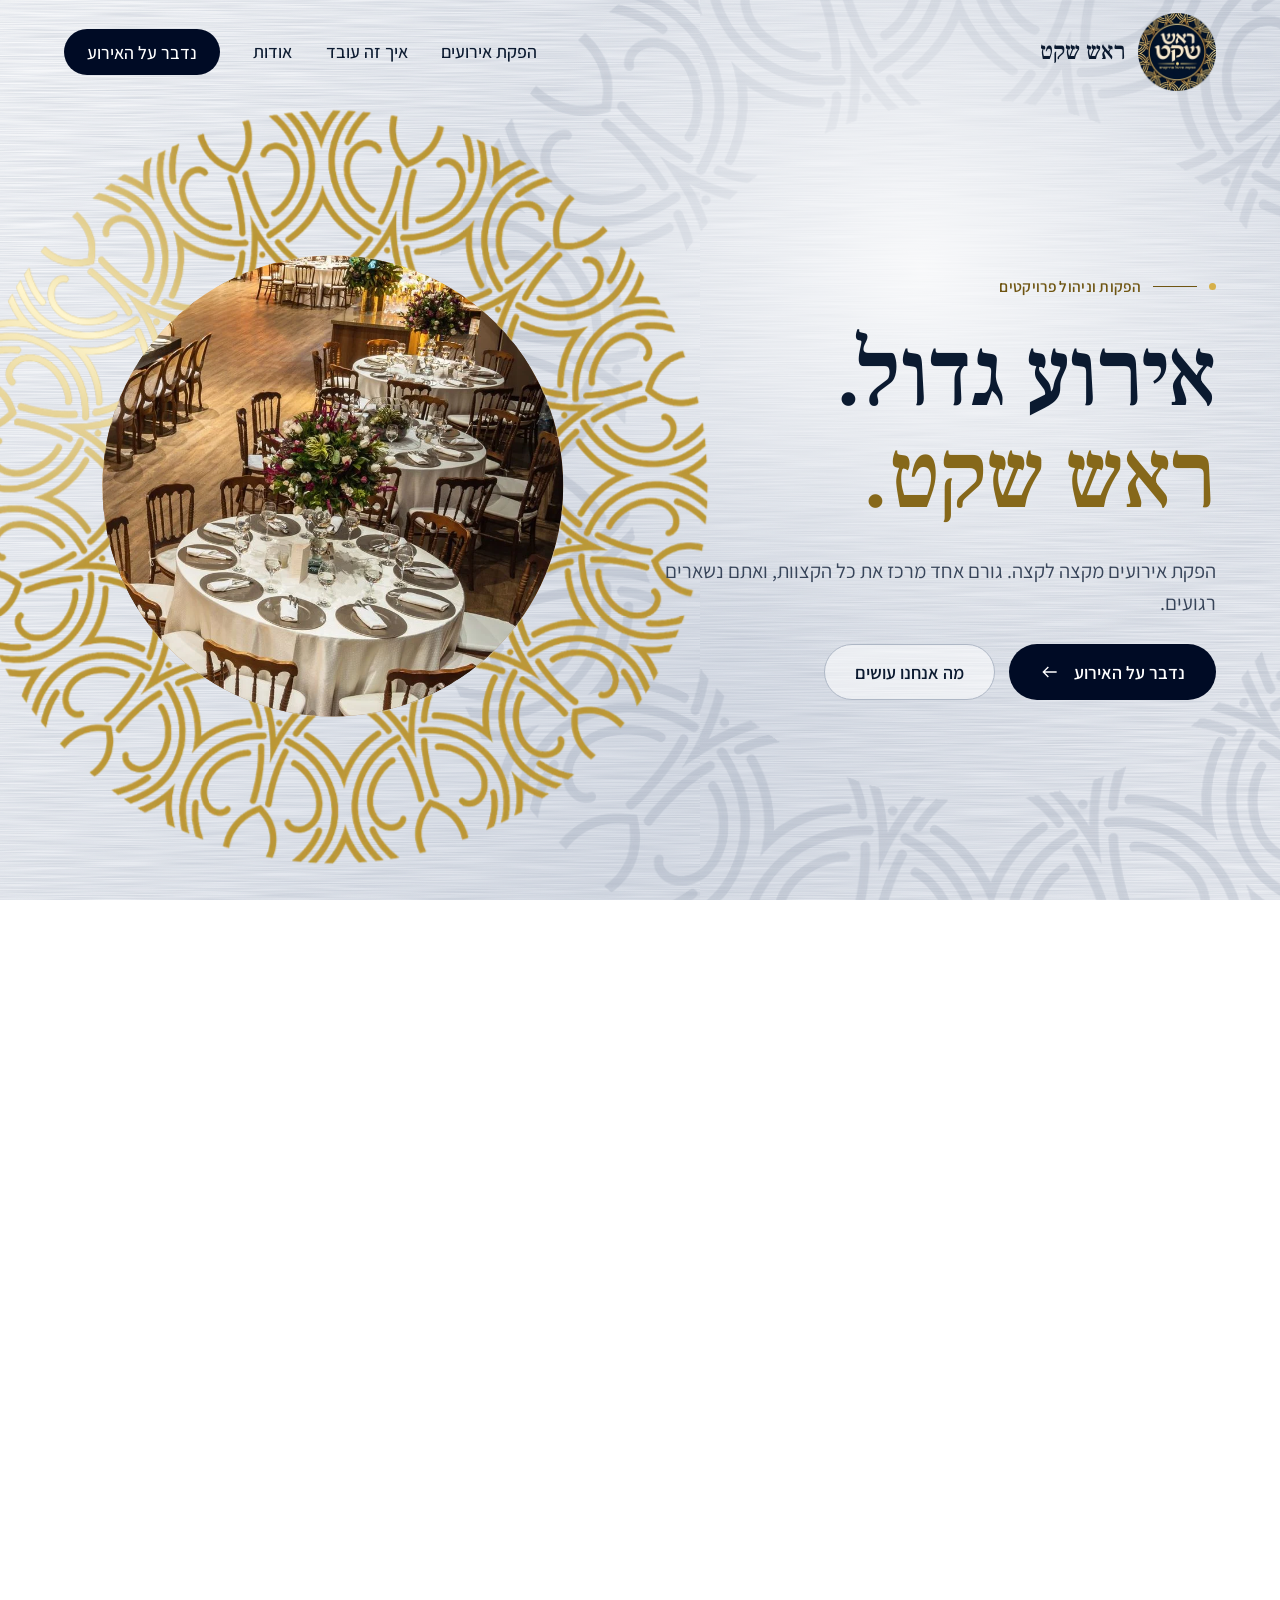
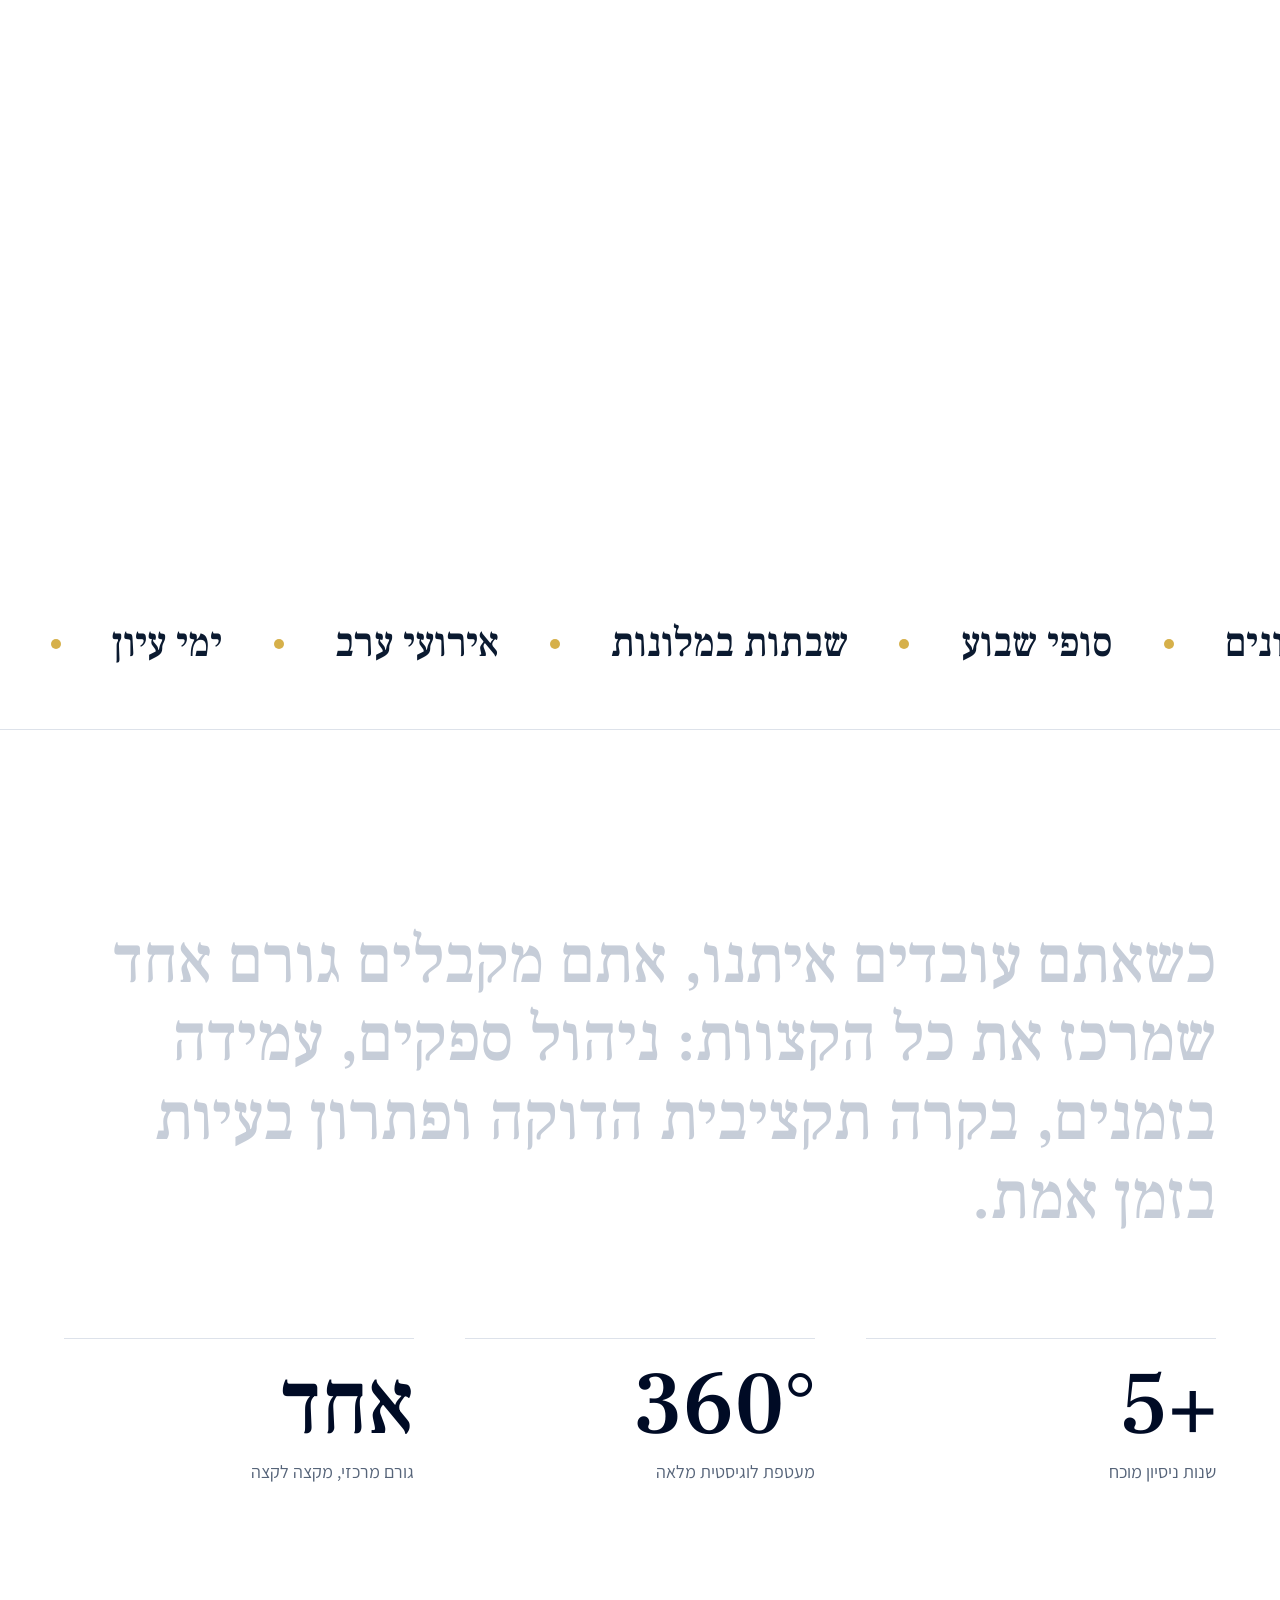
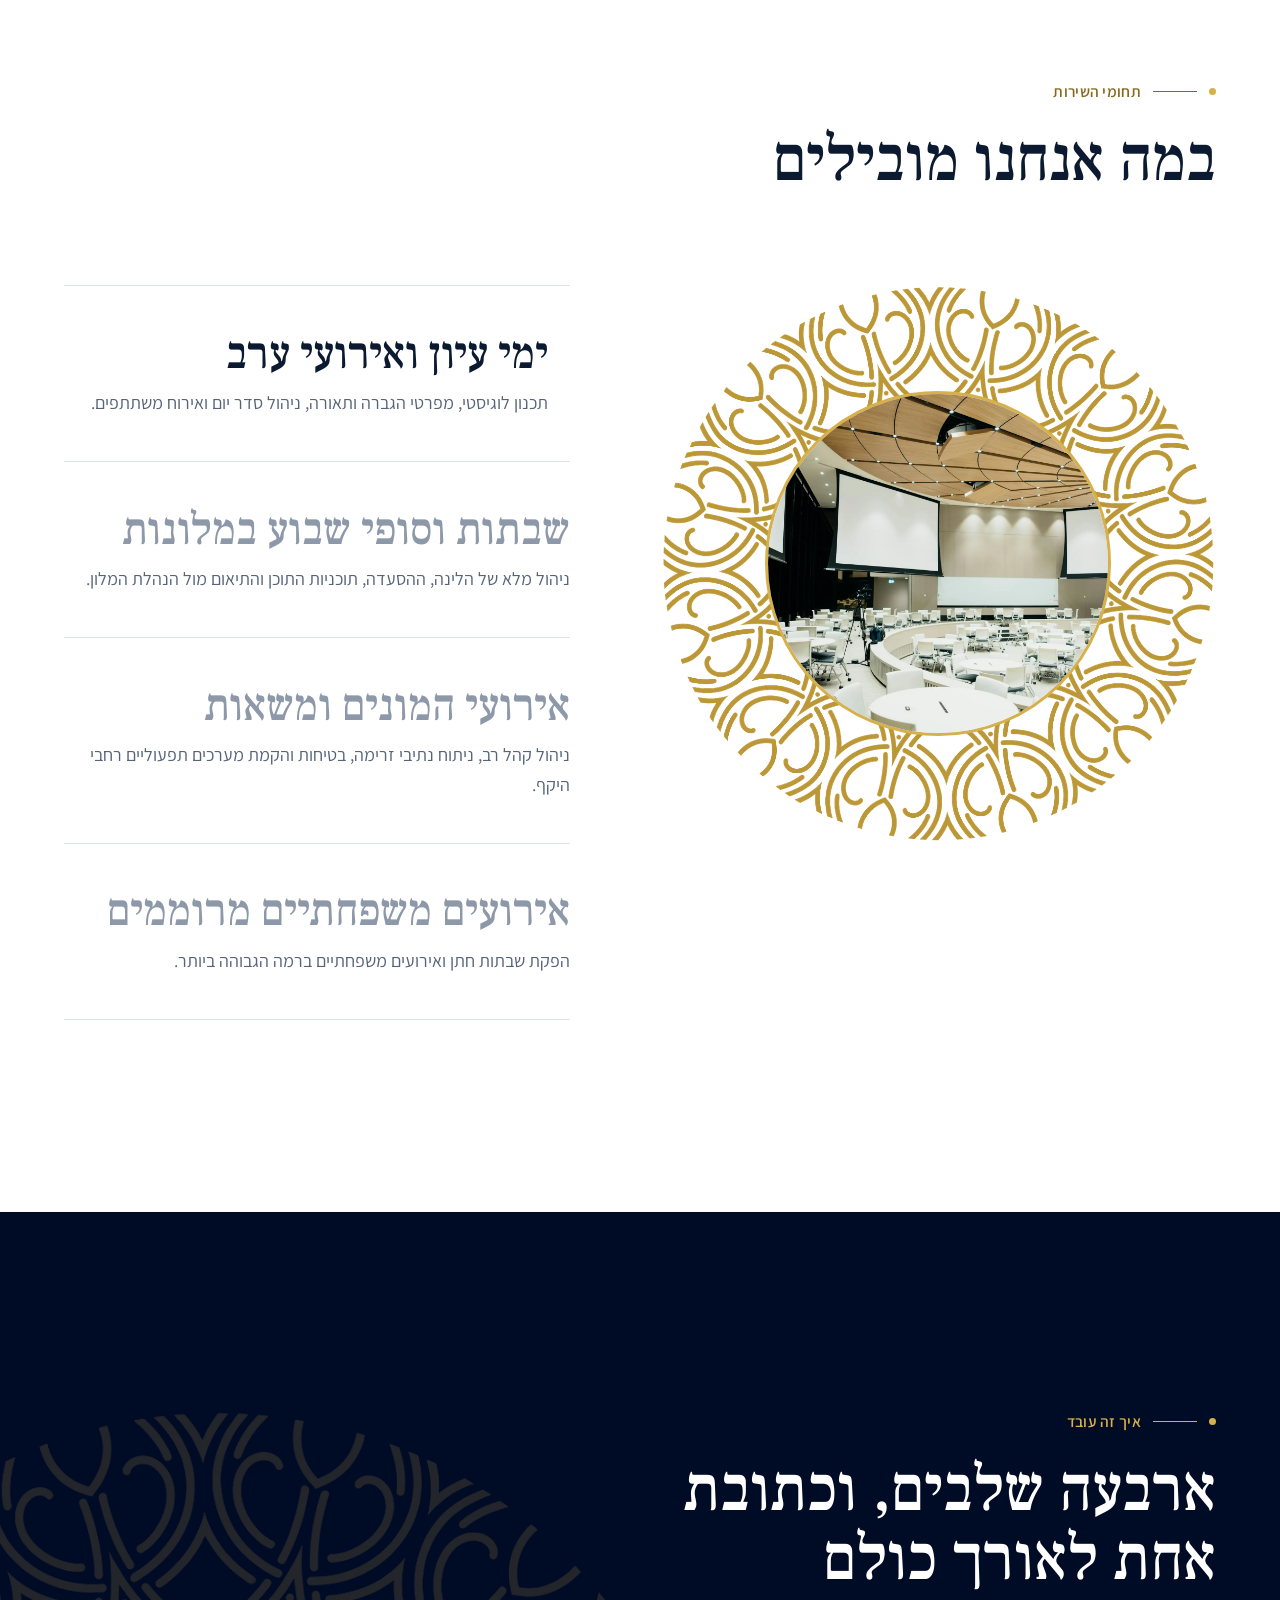
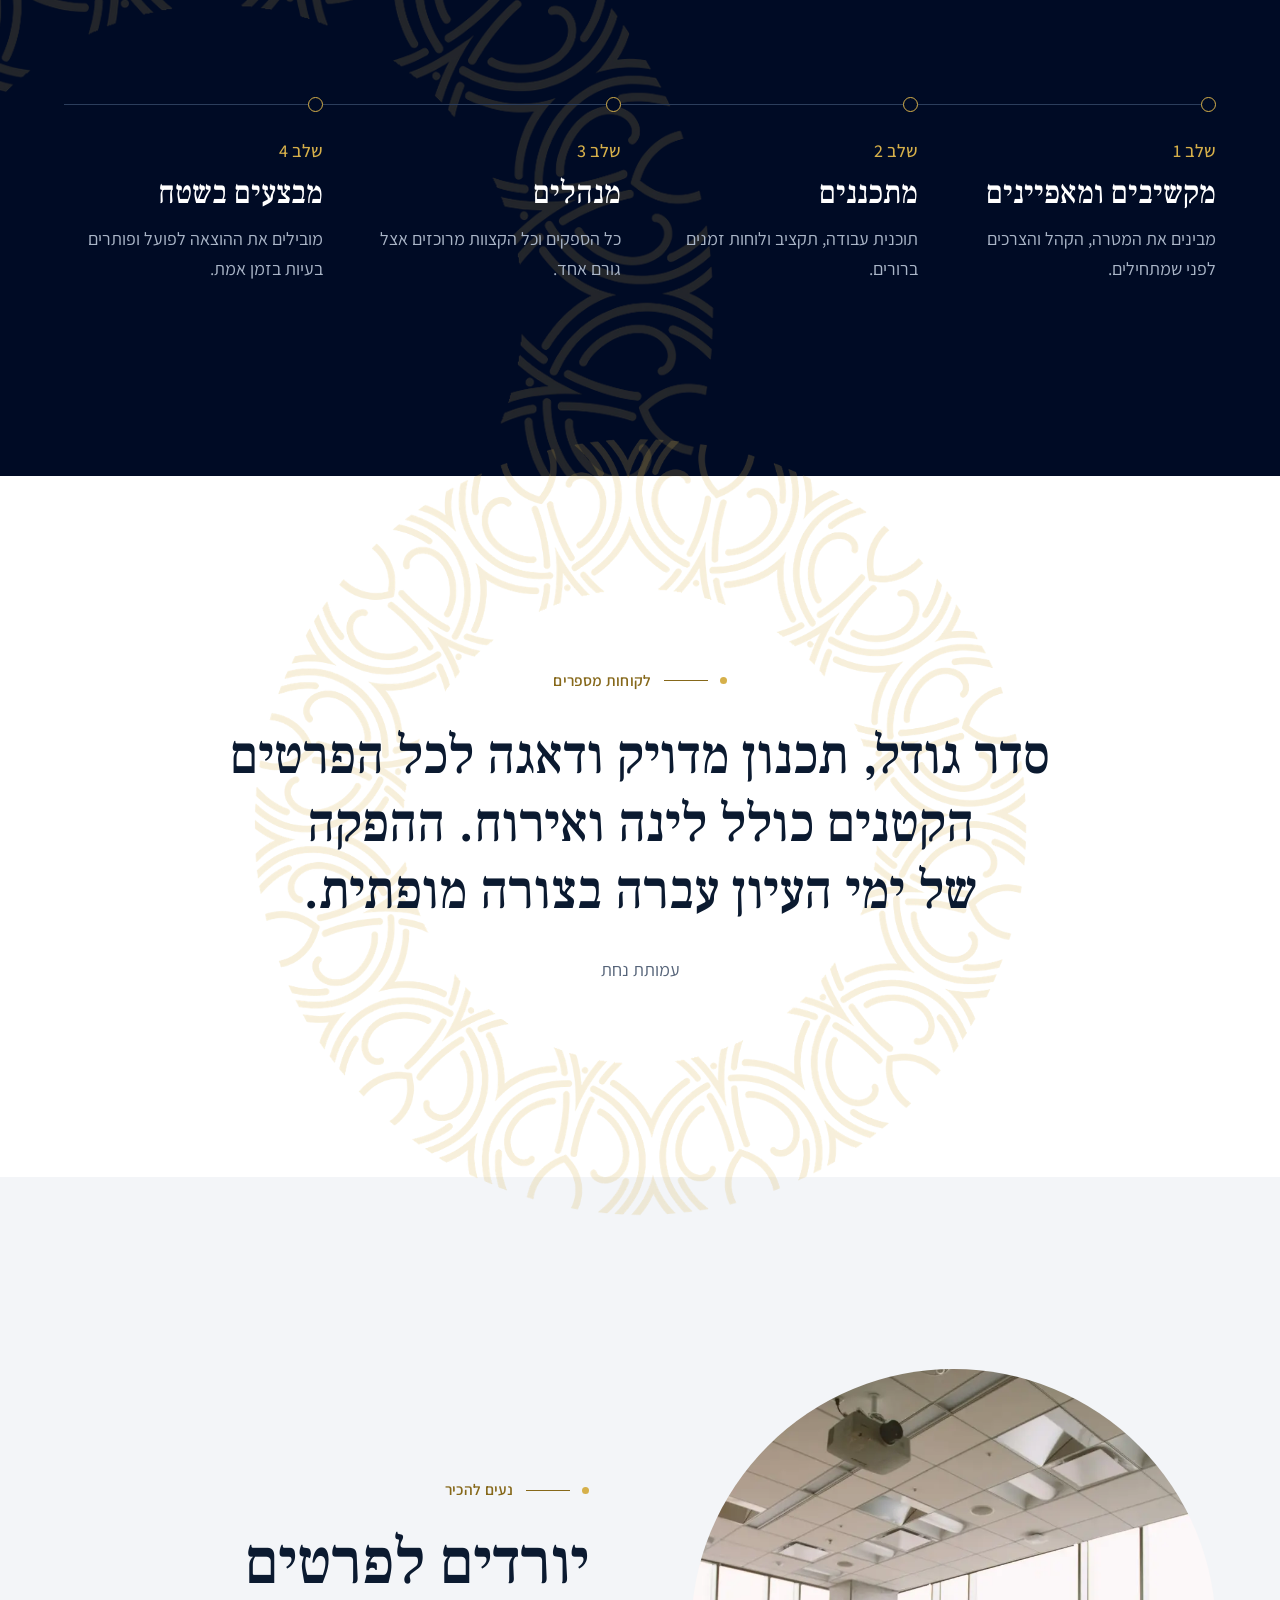
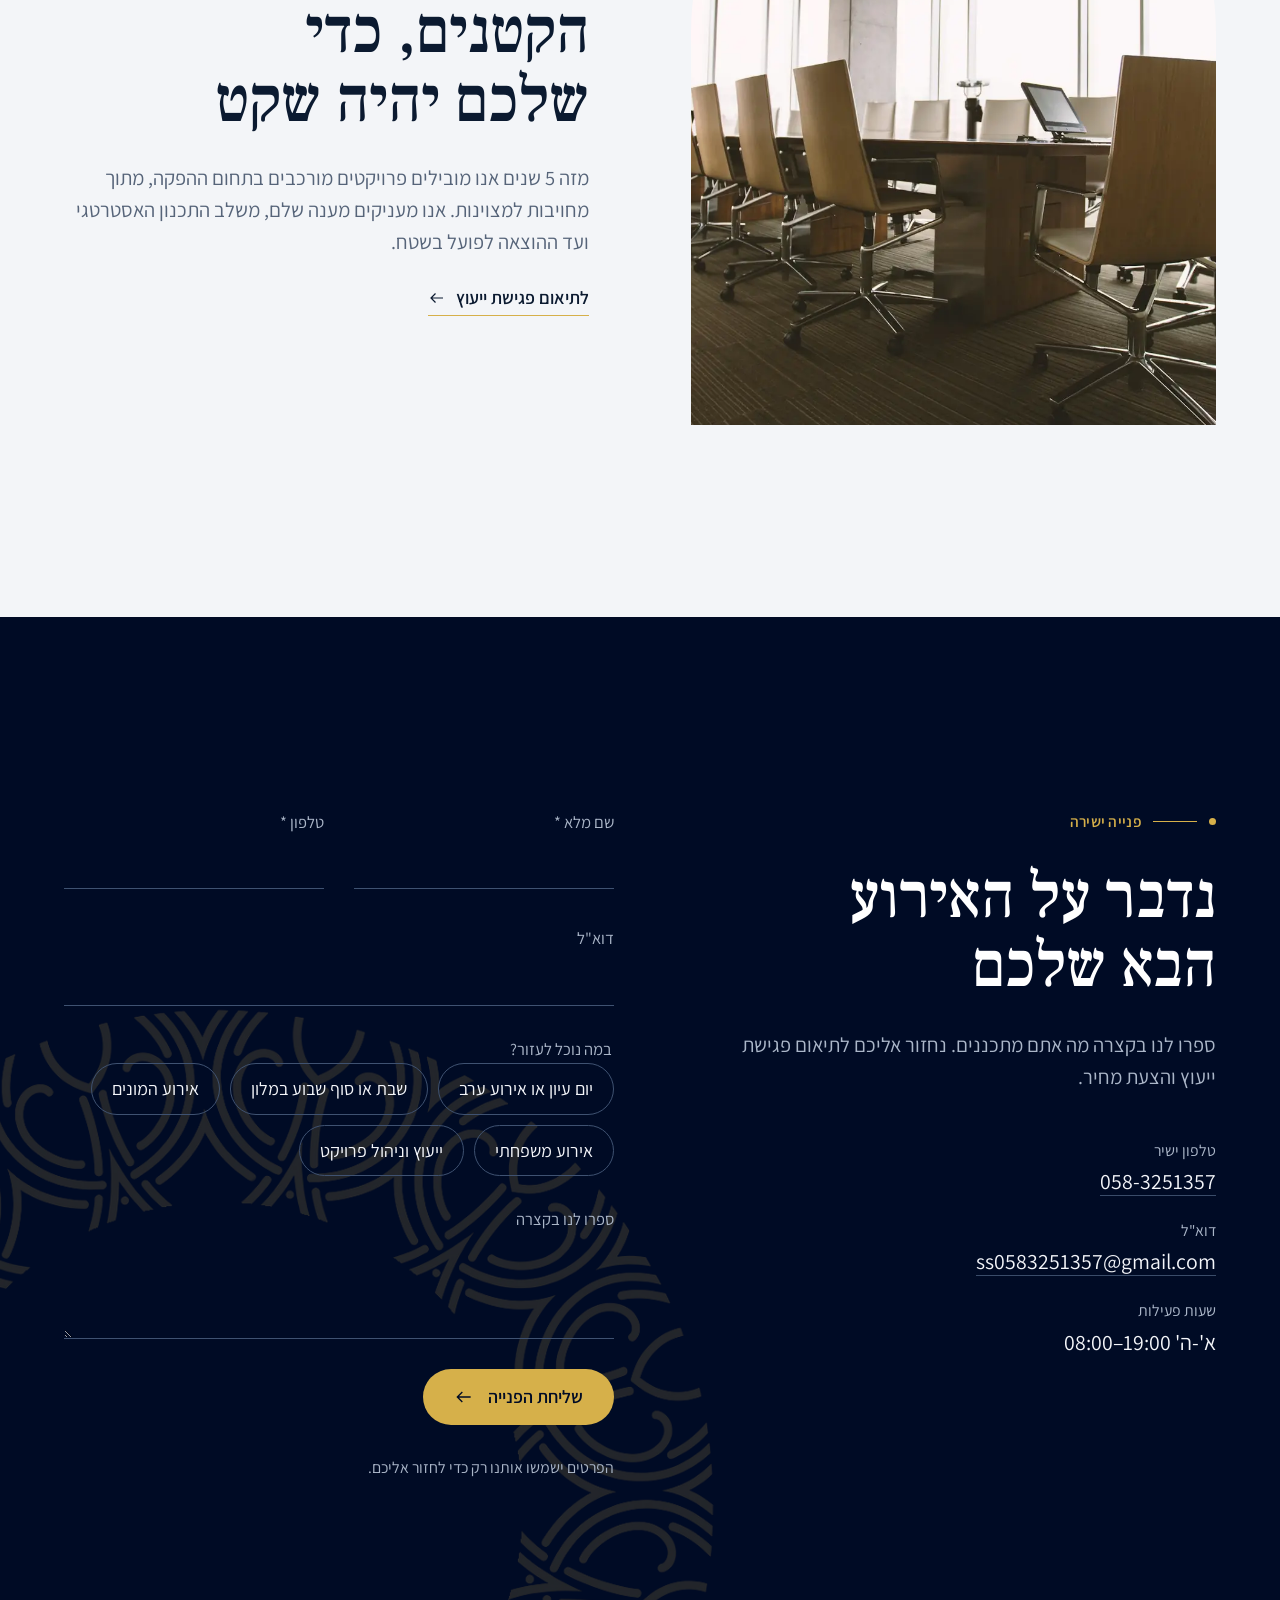
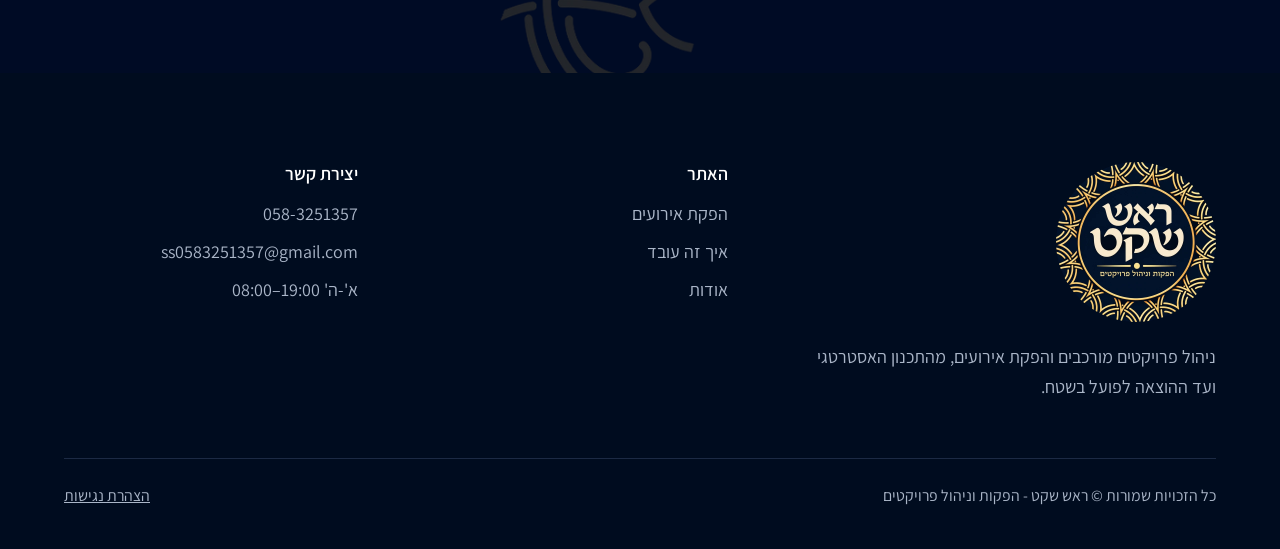
==== index.html @ f32905bb "Widen the closed circle so neighbouring tables show Co-Authored-By: Claude Opus 5.5 <noreply@anthrop" ====
<!doctype html>
<html lang="he" dir="rtl">
<head>
<title>ראש שקט | הפקות וניהול פרויקטים</title>
<meta charset="utf-8">
<meta name="viewport" content="width=device-width, initial-scale=1, viewport-fit=cover">
<meta name="claude:viewport-fit-sides" content="cover">
<meta name="description" content="הפקת אירועים, ימי עיון, שבתות מלון, ואירועי המונים מקצה לקצה. גורם אחד שמרכז את כל הקצוות.">
<meta name="theme-color" content="#000b25">
<meta property="og:title" content="ראש שקט | הפקות וניהול פרויקטים">
<meta property="og:description" content="הפקת אירועים, ימי עיון, שבתות מלון, ואירועי המונים מקצה לקצה. גורם אחד שמרכז את כל הקצוות.">
<meta property="og:type" content="website">
<meta property="og:locale" content="he_IL">
<meta property="og:image" content="assets/logo-disc.png">
<link rel="icon" href="assets/favicon.png" type="image/png">
<link rel="apple-touch-icon" href="assets/apple-touch-icon.png">
<link rel="preconnect" href="https://fonts.googleapis.com">
<link rel="preconnect" href="https://fonts.gstatic.com" crossorigin>
<link rel="stylesheet" href="https://fonts.googleapis.com/css2?family=Assistant:wght@400;500;600&family=Frank+Ruhl+Libre:wght@500&display=swap">
<link rel="stylesheet" href="assets/style.css?v=18">
<script type="application/ld+json">{"@context":"https://schema.org","@type":"ProfessionalService","name":"ראש שקט - הפקות וניהול פרויקטים","telephone":"+972-58-325-1357","email":"ss0583251357@gmail.com","openingHours":"Su-Th 08:00-19:00","areaServed":"IL"}</script>
</head>
<body>
<a class="skip" href="#main">דילוג לתוכן</a>
<header class="site-head">
  <div class="wrap head-in">
    <a class="brand" href="index.html" aria-label="ראש שקט, לעמוד הבית">
      <img src="assets/logo-disc.webp" alt="" width="78" height="78">
      <b>ראש שקט</b>
    </a>
    <nav class="nav" id="nav" aria-label="ראשי">
      <a href="events.html">הפקת אירועים</a>
      <a href="index.html#process">איך זה עובד</a>
      <a href="index.html#about">אודות</a>
      <a class="btn btn-solid" href="#contact">נדבר על האירוע</a>
    </nav>
    <button class="menu-btn" type="button" aria-label="תפריט" aria-expanded="false" aria-controls="nav"><span></span><span></span></button>
  </div>
</header>
<main id="main">
<section class="hero" aria-label="פתיחה">
  <div class="hero-stick silver">
    <div class="silver-orn" aria-hidden="true"></div>
    <div class="hero-media" aria-hidden="true"><img src="assets/images/hero-hall.webp" alt="" width="1526" height="1018"><img class="hero-first" src="assets/images/hero-circle-2.webp" alt="" width="800" height="800" fetchpriority="high"></div>
    <div class="hero-shade" aria-hidden="true"></div>
    <div class="hero-ring" aria-hidden="true"><div class="spin"><img src="assets/ornament.webp" alt="" width="1100" height="1100"><div class="glint"></div></div></div>
    <div class="hero-copy">
      <div class="wrap">
        <div class="in">
          <span class="mark">הפקות וניהול פרויקטים</span>
          <h1 class="h-xl"><span>אירוע גדול.</span><span>ראש שקט.</span></h1>
          <p class="lead">הפקת אירועים מקצה לקצה. גורם אחד מרכז את כל הקצוות, ואתם נשארים רגועים.</p>
          <div class="hero-actions">
            <a class="btn btn-solid" href="#contact">נדבר על האירוע <svg viewBox="0 0 24 24" fill="none" stroke="currentColor" stroke-width="1.6" aria-hidden="true"><path d="M20 12H4M10 6l-6 6 6 6"/></svg></a>
            <a class="btn btn-line" href="#services">מה אנחנו עושים</a>
          </div>
        </div>
      </div>
    </div>
    <div class="hero-after"><div class="wrap"><p>מהתכנון האסטרטגי ועד ההוצאה לפועל בשטח.</p></div></div>
  </div>
</section>

<div class="ticker" aria-label="תחומי העשייה">
  <div class="ticker-track"><ul><li>ימי עיון</li><li>אירועי ערב</li><li>שבתות במלונות</li><li>סופי שבוע</li><li>אירועי המונים</li><li>משאות</li><li>שבתות חתן</li><li>ניהול פרויקטים</li></ul><ul aria-hidden="true"><li>ימי עיון</li><li>אירועי ערב</li><li>שבתות במלונות</li><li>סופי שבוע</li><li>אירועי המונים</li><li>משאות</li><li>שבתות חתן</li><li>ניהול פרויקטים</li></ul></div>
</div>

<section class="section">
  <div class="wrap one">
    <p class="one-text">כשאתם עובדים איתנו, אתם מקבלים גורם אחד שמרכז את כל הקצוות: ניהול ספקים, עמידה בזמנים, בקרה תקציבית הדוקה ופתרון בעיות בזמן אמת.</p>
    <div class="stats" data-reveal>
      <div class="stat"><b dir="ltr" data-count="5" data-suffix="+">5+</b><span>שנות ניסיון מוכח</span></div>
      <div class="stat"><b dir="ltr" data-count="360" data-suffix="°">360°</b><span>מעטפת לוגיסטית מלאה</span></div>
      <div class="stat"><b>אחד</b><span>גורם מרכזי, מקצה לקצה</span></div>
    </div>
  </div>
</section>

<section class="section" id="services" style="padding-top:0">
  <div class="wrap">
    <div class="svc-head" data-reveal>
      <span class="mark">תחומי השירות</span>
      <h2 class="h-l">במה אנחנו מובילים</h2>
    </div>
    <div class="svc">
      <div class="svc-view" aria-hidden="true">
        <div class="orb">
  <div class="orb-ring" aria-hidden="true"><img src="assets/ornament.webp" alt="" width="1100" height="1100" loading="lazy"></div>
  <div class="orb-photos" data-swap><img class="on" src="assets/images/conference.webp" alt="" loading="lazy"><img class="" src="assets/images/hotel.webp" alt="" loading="lazy"><img class="" src="assets/images/stage.webp" alt="" loading="lazy"><img class="" src="assets/images/table.webp" alt="" loading="lazy"></div>
</div>
      </div>
      <ul class="svc-list">
        <li class="svc-row" data-reveal><a href="events.html#study"><h3>ימי עיון ואירועי ערב</h3><p>תכנון לוגיסטי, מפרטי הגברה ותאורה, ניהול סדר יום ואירוח משתתפים.</p></a></li>
        <li class="svc-row" data-reveal><a href="events.html#hotels"><h3>שבתות וסופי שבוע במלונות</h3><p>ניהול מלא של הלינה, ההסעדה, תוכניות התוכן והתיאום מול הנהלת המלון.</p></a></li>
        <li class="svc-row" data-reveal><a href="events.html#mass"><h3>אירועי המונים ומשאות</h3><p>ניהול קהל רב, ניתוח נתיבי זרימה, בטיחות והקמת מערכים תפעוליים רחבי היקף.</p></a></li>
        <li class="svc-row" data-reveal><a href="events.html#family"><h3>אירועים משפחתיים מרוממים</h3><p>הפקת שבתות חתן ואירועים משפחתיים ברמה הגבוהה ביותר.</p></a></li>
      </ul>
    </div>
  </div>
</section>

<section class="section navy on-navy" id="process">
  <div class="deco" aria-hidden="true" data-scroll-rot><img src="assets/ornament.webp" alt="" width="1100" height="1100" loading="lazy"></div>
  <div class="wrap" style="position:relative;z-index:1">
    <span class="mark">איך זה עובד</span>
    <h2 class="h-l" style="margin-top:22px;max-width:14em">ארבעה שלבים, וכתובת אחת לאורך כולם</h2>
    <ol class="steps">
      <li class="step"><b>שלב 1</b><h3>מקשיבים ומאפיינים</h3><p>מבינים את המטרה, הקהל והצרכים לפני שמתחילים.</p></li>
      <li class="step"><b>שלב 2</b><h3>מתכננים</h3><p>תוכנית עבודה, תקציב ולוחות זמנים ברורים.</p></li>
      <li class="step"><b>שלב 3</b><h3>מנהלים</h3><p>כל הספקים וכל הקצוות מרוכזים אצל גורם אחד.</p></li>
      <li class="step"><b>שלב 4</b><h3>מבצעים בשטח</h3><p>מובילים את ההוצאה לפועל ופותרים בעיות בזמן אמת.</p></li>
    </ol>
  </div>
</section>

<section class="section" aria-label="המלצה">
  <div class="wrap quote">
    <div class="deco" aria-hidden="true"><img src="assets/ornament.webp" alt="" width="1100" height="1100" loading="lazy"></div>
    <figure data-reveal>
      <span class="mark">לקוחות מספרים</span>
      <blockquote>סדר גודל, תכנון מדויק ודאגה לכל הפרטים הקטנים כולל לינה ואירוח. ההפקה של ימי העיון עברה בצורה מופתית.</blockquote>
      <figcaption>עמותת נחת</figcaption>
    </figure>
  </div>
</section>

<section class="section" id="about" style="background:var(--mist)">
  <div class="wrap about">
    <div class="arch"><img data-parallax src="assets/images/planning.webp" alt="חדר ישיבות מואר ומסודר" loading="lazy"></div>
    <div class="about-copy" data-reveal>
      <span class="mark">נעים להכיר</span>
      <h2 class="h-l">יורדים לפרטים הקטנים, כדי שלכם יהיה שקט</h2>
      <p class="lead">מזה 5 שנים אנו מובילים פרויקטים מורכבים בתחום ההפקה, מתוך מחויבות למצוינות. אנו מעניקים מענה שלם, משלב התכנון האסטרטגי ועד ההוצאה לפועל בשטח.</p>
      <a class="link" href="#contact">לתיאום פגישת ייעוץ <svg viewBox="0 0 24 24" fill="none" stroke="currentColor" stroke-width="1.6" aria-hidden="true"><path d="M20 12H4M10 6l-6 6 6 6"/></svg></a>
    </div>
  </div>
</section>

<section class="section navy on-navy" id="contact">
  <div class="deco" aria-hidden="true"><img src="assets/ornament.webp" alt="" width="1100" height="1100" loading="lazy"></div>
  <div class="wrap contact">
    <div class="contact-info" data-reveal>
      <span class="mark">פנייה ישירה</span>
      <h2 class="h-l">נדבר על האירוע הבא שלכם</h2>
      <p class="lead">ספרו לנו בקצרה מה אתם מתכננים. נחזור אליכם לתיאום פגישת ייעוץ והצעת מחיר.</p>
      <dl class="ways">
        <div><dt>טלפון ישיר</dt><dd><a href="tel:0583251357">058-3251357</a></dd></div>
        <div><dt>דוא"ל</dt><dd><a href="mailto:ss0583251357@gmail.com">ss0583251357@gmail.com</a></dd></div>
        <div><dt>שעות פעילות</dt><dd>א'-ה' <span dir="ltr">08:00–19:00</span></dd></div>
      </dl>
    </div>
    <div data-reveal>
      <form class="form" id="contact-form" novalidate>
        <div class="two">
          <div class="field"><label for="f-name">שם מלא *</label><input id="f-name" name="name" type="text" autocomplete="name" required><span class="err" role="alert"></span></div>
          <div class="field"><label for="f-phone">טלפון *</label><input id="f-phone" name="phone" type="tel" dir="rtl" autocomplete="tel" required><span class="err" role="alert"></span></div>
        </div>
        <div class="field"><label for="f-email">דוא"ל</label><input id="f-email" name="email" type="email" autocomplete="email"></div>
        <fieldset>
          <legend class="legend">במה נוכל לעזור?</legend>
          <div class="chips">
            <label><input type="radio" name="service" id="s-study" value="יום עיון או אירוע ערב"><span>יום עיון או אירוע ערב</span></label>
            <label><input type="radio" name="service" id="s-hotel" value="שבת או סוף שבוע במלון"><span>שבת או סוף שבוע במלון</span></label>
            <label><input type="radio" name="service" id="s-mass" value="אירוע המונים"><span>אירוע המונים</span></label>
            <label><input type="radio" name="service" id="s-family" value="אירוע משפחתי"><span>אירוע משפחתי</span></label>
            <label><input type="radio" name="service" id="s-consult" value="ייעוץ וניהול פרויקט"><span>ייעוץ וניהול פרויקט</span></label>
          </div>
        </fieldset>
        <div class="field"><label for="f-msg">ספרו לנו בקצרה</label><textarea id="f-msg" name="message" rows="3"></textarea></div>
        <button class="btn btn-gold" type="submit">שליחת הפנייה <svg viewBox="0 0 24 24" fill="none" stroke="currentColor" stroke-width="1.6" aria-hidden="true"><path d="M20 12H4M10 6l-6 6 6 6"/></svg></button>
        <p class="form-note">הפרטים ישמשו אותנו רק כדי לחזור אליכם.</p>
      </form>
      <div class="result" id="form-result" role="status" hidden>
        <h3>עוד צעד אחד כדי שהפנייה תגיע</h3>
        <p>לחצו כאן והפנייה תיפתח כהודעת דוא"ל מוכנה לשליחה. אפשר גם להתקשר: 058-3251357.</p>
        <a class="btn btn-gold" href="#">פתיחת הודעת דוא"ל <svg viewBox="0 0 24 24" fill="none" stroke="currentColor" stroke-width="1.6" aria-hidden="true"><path d="M20 12H4M10 6l-6 6 6 6"/></svg></a>
      </div>
    </div>
  </div>
</section>
</main>
<footer class="foot">
  <div class="wrap">
    <div class="foot-top">
      <div class="foot-brand">
        <img src="assets/logo-disc.webp" alt="לוגו ראש שקט" width="160" height="160" loading="lazy">
        <p>ניהול פרויקטים מורכבים והפקת אירועים, מהתכנון האסטרטגי ועד ההוצאה לפועל בשטח.</p>
      </div>
      <div>
        <h3>האתר</h3>
        <ul>
          <li><a href="events.html">הפקת אירועים</a></li>
          <li><a href="index.html#process">איך זה עובד</a></li>
          <li><a href="index.html#about">אודות</a></li>
        </ul>
      </div>
      <div>
        <h3>יצירת קשר</h3>
        <ul>
          <li><a href="tel:0583251357">058-3251357</a></li>
          <li style="overflow-wrap:anywhere"><a href="mailto:ss0583251357@gmail.com">ss0583251357@gmail.com</a></li>
          <li>א'-ה' <span dir="ltr">08:00–19:00</span></li>
        </ul>
      </div>
    </div>
    <div class="foot-low">
      <span>כל הזכויות שמורות © ראש שקט - הפקות וניהול פרויקטים</span>
      <button class="plain-btn" type="button" data-a11y>הצהרת נגישות</button>
    </div>
  </div>
</footer>
<dialog id="a11y" aria-labelledby="a11y-title">
  <h2 id="a11y-title">הצהרת נגישות</h2>
  <p>אנו ב"ראש שקט - הפקות וניהול פרויקטים" רואים חשיבות עליונה בהפעלת שירות נגיש ושוויוני לכלל הגולשים והלקוחות.</p>
  <ul>
    <li>ניגודיות צבעים לקריאות טובה.</li>
    <li>תמיכה בניווט מקלדת.</li>
    <li>מבנה קוד היררכי וברור.</li>
    <li>התאמה למכשירים ניידים וטאבלטים.</li>
    <li>צמצום תנועה למי שהגדיר זאת במכשיר שלו.</li>
  </ul>
  <p>נתקלתם בקושי? התקשרו אלינו בטלפון 058-3251357 ונשמח לסייע.</p>
  <button class="btn btn-solid" type="button">סגירה</button>
</dialog>
<div class="call-bar">
  <a class="btn btn-line" href="tel:0583251357">חיוג</a>
  <a class="btn btn-solid" href="#contact">השארת פרטים</a>
</div>
<script src="assets/main.js?v=18"></script>
</body>
</html>
---- assets/style.css ----
/* Airy white pages with navy pauses. The logo's ring, circle and line-dot-line carry the identity. */
:root {
  --navy: #000b25;
  --navy-2: #0a2144;
  --gold: #d6b04a;
  --gold-deep: #86681a;
  --paper: #ffffff;
  --mist: #f3f5f8;
  --ink: #0b1a30;
  --muted: #566479;
  --line: #dde2ea;
  --silver: #e6e9ef;
  --grain: url("data:image/svg+xml,%3Csvg xmlns='http://www.w3.org/2000/svg' width='700' height='700'%3E%3Cfilter id='b'%3E%3CfeTurbulence type='fractalNoise' baseFrequency='.012 .85' numOctaves='2' seed='4'/%3E%3CfeColorMatrix values='0 0 0 0 .32 0 0 0 0 .37 0 0 0 0 .46 0 0 0 .5 -.12'/%3E%3C/filter%3E%3Crect width='700' height='700' filter='url(%23b)'/%3E%3C/svg%3E");
  --on-navy: #f4f6fa;
  --on-navy-muted: #aab6c8;
  --display: "Frank Ruhl Libre", "David", "Times New Roman", serif;
  --body: "Assistant", "Segoe UI", Arial, sans-serif;
  --gutter: clamp(20px, 5vw, 80px);
  --section: clamp(96px, 15vw, 220px);
  --ease: cubic-bezier(.2, .7, .2, 1);
  color-scheme: light;
}

*, *::before, *::after { box-sizing: border-box; }
html { scroll-behavior: smooth; -webkit-text-size-adjust: 100%; overflow-x: hidden; overflow-x: clip; }
body {
  margin: 0;
  background: var(--paper);
  color: var(--ink);
  font-family: var(--body);
  font-size: clamp(18px, 1.25vw, 20px);
  line-height: 1.65;
  overflow-x: clip;
}
[hidden] { display: none !important; }
img { display: block; max-width: 100%; height: auto; }
a { color: inherit; }
h1, h2, h3, p, ul, ol, figure, blockquote { margin: 0; padding: 0; }
ul, ol { list-style: none; }
h1, h2, h3 { font-family: var(--display); font-weight: 500; line-height: 1.08; text-wrap: balance; }
:focus-visible { outline: 3px solid var(--gold); outline-offset: 3px; border-radius: 4px; }
[id] { scroll-margin-top: 110px; }

.wrap { padding-inline: max(var(--gutter), env(safe-area-inset-left, 0px)) max(var(--gutter), env(safe-area-inset-right, 0px)); max-width: 1680px; margin-inline: auto; }
.skip { position: fixed; top: -80px; right: 16px; z-index: 100; background: var(--navy); color: #fff; padding: 12px 20px; border-radius: 8px; }
.skip:focus { top: 12px; }
.section { padding-block: var(--section); }

/* The logo's line-dot-line */
.mark { display: inline-flex; align-items: center; gap: 12px; color: var(--gold-deep); font-size: .86em; font-weight: 600; letter-spacing: .02em; }
.mark::before { content: ""; width: 44px; height: 1px; background: currentColor; transform-origin: right; }
.mark::after { content: ""; width: 7px; height: 7px; border-radius: 50%; background: var(--gold); order: -1; }
.on-navy .mark { color: var(--gold); }

.h-xl { font-size: clamp(54px, 7.4vw, 124px); letter-spacing: -.01em; }
.h-l { font-size: clamp(36px, 5vw, 80px); }
.h-m { font-size: clamp(28px, 3vw, 46px); }
.lead { font-size: clamp(20px, 1.6vw, 26px); line-height: 1.55; color: var(--muted); max-width: 34em; }
.on-navy .lead { color: var(--on-navy-muted); }

/* Buttons */
.btn { display: inline-flex; align-items: center; gap: 14px; min-height: 56px; padding: 12px 30px; border-radius: 999px; border: 1px solid transparent; font: 600 1em var(--body); text-decoration: none; cursor: pointer; transition: background .35s var(--ease), color .35s var(--ease), border-color .35s var(--ease); }
.btn svg { width: 20px; height: 20px; transition: transform .35s var(--ease); }
.btn:hover svg { transform: translateX(-6px); }
.btn-solid { background: var(--navy); color: #fff; }
.btn-solid:hover { background: var(--navy-2); }
.btn-gold { background: var(--gold); color: var(--navy); }
.btn-gold:hover { background: #e4c263; }
.btn-line { border-color: var(--line); color: var(--ink); }
.btn-line:hover { border-color: var(--ink); }
.on-navy .btn-line { border-color: #3a4c69; color: #fff; }
.on-navy .btn-line:hover { border-color: #fff; }
.link { display: inline-flex; align-items: center; gap: 10px; font-weight: 600; text-decoration: none; border-bottom: 1px solid var(--gold); padding-bottom: 2px; }
.link svg { width: 18px; height: 18px; transition: transform .35s var(--ease); }
.link:hover svg { transform: translateX(-6px); }

/* Header */
.site-head { position: fixed; inset: 0 0 auto; z-index: 50; padding-top: env(safe-area-inset-top, 0px); transition: background .35s, box-shadow .35s; }
.site-head::before { content: ""; position: absolute; inset: 0; z-index: -1; background: rgba(255, 255, 255, .92); backdrop-filter: blur(14px); box-shadow: 0 1px 0 var(--line); opacity: 0; transition: opacity .35s; }
.site-head.is-stuck::before { opacity: 1; }
.head-in { display: flex; align-items: center; justify-content: space-between; gap: 24px; height: 104px; transition: height .35s var(--ease); }
.is-stuck .head-in { height: 86px; }
.is-stuck .brand img { width: 66px; height: 66px; }
.brand { display: flex; align-items: center; gap: 12px; text-decoration: none; }
.brand img { width: 78px; height: 78px; transition: width .35s var(--ease), height .35s var(--ease), transform .5s var(--ease); }
.brand:hover img { transform: scale(1.05); }
.brand b { font: 500 1.35em/1 var(--display); }
.nav { display: flex; align-items: center; gap: clamp(20px, 2.6vw, 44px); }
.nav a { text-decoration: none; font-weight: 500; position: relative; padding-block: 8px; }
.nav a:not(.btn)::after { content: ""; position: absolute; inset: auto 0 2px; height: 1px; background: var(--gold-deep); transform: scaleX(0); transform-origin: right; transition: transform .35s var(--ease); }
.nav a:not(.btn):hover::after, .nav a[aria-current]::after { transform: scaleX(1); }
.nav .btn { min-height: 46px; padding: 8px 22px; }
.menu-btn { display: none; width: 48px; height: 48px; border: 0; background: none; cursor: pointer; padding: 12px; }
.menu-btn span { display: block; height: 2px; background: var(--ink); transition: transform .3s; }
.menu-btn span + span { margin-top: 8px; }
.menu-btn[aria-expanded="true"] span:first-child { transform: translateY(5px) rotate(45deg); }
.menu-btn[aria-expanded="true"] span:last-child { transform: translateY(-5px) rotate(-45deg); }

/* Hero: the logo's circle opens like an aperture */
.hero { position: relative; height: 240vh; height: 240svh; background: var(--paper); }
.hero-stick { position: sticky; top: 0; height: 100vh; height: 100svh; overflow: hidden; display: flex; align-items: center; }
/* Brushed silver: moving sheen, a highlight that follows the pointer, fine metal grain */
.silver { background-color: var(--silver); isolation: isolate; }
.silver::before { content: ""; position: absolute; inset: 0; z-index: -2; background: linear-gradient(118deg, #f8f9fb 0%, #d9dee7 22%, #f5f6f9 42%, #c9d0dc 62%, #f2f4f7 80%, #dde2ea 100%); background-size: 280% 280%; animation: sheen 22s ease-in-out infinite alternate; }
.silver::after { content: ""; position: absolute; inset: 0; z-index: -1; background: radial-gradient(circle 46vmax at var(--mx, 72%) var(--my, 30%), rgba(255, 255, 255, .85), transparent 70%), var(--grain); background-size: auto, 700px 700px; }
.silver-orn { position: absolute; z-index: -1; width: 128vmin; aspect-ratio: 1; right: -30vmin; top: 50%; translate: 0 -50%; background: #66748c; opacity: .17; -webkit-mask: url(ornament.webp) center / 100% 100% no-repeat; mask: url(ornament.webp) center / 100% 100% no-repeat; animation: spin 180s linear infinite reverse; pointer-events: none; }
.hero-media { position: absolute; inset: 0; clip-path: circle(var(--r, 26vh) at var(--x, 26%) var(--y, 54%)); }
.hero-media img { width: 100%; height: 100%; object-fit: cover; transform: translateY(var(--hy, 0)) scale(var(--zoom, 1.18)); filter: brightness(var(--lift, 1)); }
/* The closed circle shows one set table up close, and hands over to the whole hall as it opens */
.hero-media .hero-first { position: absolute; left: var(--x, 26%); top: var(--y, 54%); width: var(--fw, 52vh); height: var(--fw, 52vh); max-width: none; aspect-ratio: 1; translate: none; object-fit: cover; filter: none; transform: translate(-50%, -50%) scale(var(--fs, 1)); opacity: var(--fo, 1); }
.hero-shade { position: absolute; inset: 0; background: linear-gradient(to top, rgba(0, 11, 37, .62) 0%, rgba(0, 11, 37, .38) 24%, transparent 44%); opacity: var(--shade, 0); }
.hero-ring { position: absolute; left: 0; top: 0; width: var(--ring, 66vh); aspect-ratio: 1; transform: translate(var(--rx, 0), var(--ry, 0)) translate(-50%, -50%) scale(var(--rs, 1)) rotate(var(--rot, 0deg)); opacity: var(--ro, 1); pointer-events: none; will-change: transform; }
.spin { position: absolute; inset: 0; animation: spin 120s linear infinite; }
.hero-ring img { width: 100%; height: 100%; filter: brightness(.86) saturate(1.1); }
/* A band of light travels around the gold ornament */
.glint { position: absolute; inset: 0; background: conic-gradient(from var(--glint, 0deg), transparent 0 70%, #fff6cf 84%, transparent 94%); -webkit-mask: url(ornament.webp) center / 100% 100% no-repeat; mask: url(ornament.webp) center / 100% 100% no-repeat; animation: glint 7s linear infinite; }
.hero-copy { position: relative; z-index: 2; padding-top: 74px; width: 100%; opacity: var(--co, 1); transform: translateY(var(--cy, 0)); }
.hero .lead, .page-hero .lead { color: #38455a; }
.hero .btn-line { background: rgba(255, 255, 255, .55); border-color: #aeb7c5; }
.hero h1 span + span, .page-hero .mark, .hero .mark { color: #6f5512; }
.hero-copy .in { max-width: 44vw; display: grid; gap: clamp(18px, 2vw, 32px); justify-items: start; }
.hero h1 span { display: block; animation: rise 1.1s var(--ease) both; }
.hero h1 span + span { animation-delay: .14s; color: var(--gold-deep); }
.hero-actions { display: flex; flex-wrap: wrap; gap: 14px; align-items: center; }
.hero-after { position: absolute; z-index: 3; inset: auto 0 12vh; color: #fff; opacity: var(--ao, 0); transform: translateY(var(--ay, 30px)); pointer-events: none; }
.hero-after p { font: 500 clamp(32px, 5vw, 84px)/1.12 var(--display); max-width: 16em; text-wrap: balance; text-shadow: 0 2px 18px rgba(0, 11, 37, .75); }

@property --glint { syntax: "<angle>"; inherits: false; initial-value: 0deg; }
@keyframes glint { to { --glint: 360deg; } }
@keyframes sheen { from { background-position: 0% 30%; } to { background-position: 100% 70%; } }
@keyframes spin { to { transform: rotate(-360deg); } }
@keyframes rise { from { transform: translateY(26px); } to { transform: none; } }

/* Page hero for inner pages */
.page-hero { padding-block: clamp(150px, 19vw, 260px) clamp(60px, 8vw, 110px); position: relative; overflow: hidden; }
.page-hero .in { display: grid; gap: 28px; justify-items: start; position: relative; z-index: 1; max-width: 1000px; }
.page-hero .deco { position: absolute; left: -12vw; top: 50%; width: min(62vw, 760px); translate: 0 -50%; opacity: .55; }
.deco img { width: 100%; animation: spin 140s linear infinite; }
.bleed { width: 100%; height: clamp(320px, 62vw, 860px); overflow: hidden; }
.bleed img { width: 100%; height: 118%; object-fit: cover; transform: translateY(var(--py, 0)); }

/* Marquee */
.ticker { padding-block: clamp(36px, 5vw, 64px); overflow: hidden; border-bottom: 1px solid var(--line); direction: ltr; }
.ticker-track { display: flex; width: max-content; animation: slide 46s linear infinite; }
.ticker:hover .ticker-track { animation-play-state: paused; }
.ticker ul { display: flex; align-items: center; direction: rtl; flex-direction: row-reverse; }
.ticker li { display: flex; align-items: center; font: 500 clamp(26px, 3.2vw, 52px)/1 var(--display); white-space: nowrap; }
.ticker li::after { content: ""; width: 10px; height: 10px; margin-inline: clamp(28px, 4vw, 60px); border-radius: 50%; background: var(--gold); }
@keyframes slide { to { transform: translateX(-50%); } }

/* One partner */
.one { display: grid; gap: clamp(56px, 8vw, 120px); }
.one-text { font: 500 clamp(34px, 5.2vw, 88px)/1.18 var(--display); max-width: 19em; }
.one-text span { color: #c6cdd8; transition: color .4s; }
.one-text span.on { color: var(--ink); }
.stats { display: grid; grid-template-columns: repeat(3, minmax(0, 1fr)); gap: clamp(24px, 4vw, 64px); }
.stat { display: grid; gap: 6px; border-top: 1px solid var(--line); padding-top: 22px; }
.stat b { font: 500 clamp(52px, 7vw, 112px)/1 var(--display); color: var(--navy); font-variant-numeric: tabular-nums; unicode-bidi: isolate; text-align: right; }
.stat span { color: var(--muted); }
.ends { display: flex; flex-wrap: wrap; gap: 12px; }
.ends li { padding: 10px 22px; border: 1px solid var(--line); border-radius: 999px; }

/* Services with a ring-framed image */
.svc-head { display: grid; gap: 22px; margin-bottom: clamp(48px, 7vw, 100px); }
.svc { display: grid; grid-template-columns: minmax(0, 1.1fr) minmax(0, 1fr); gap: clamp(40px, 7vw, 120px); align-items: start; }
.svc-list { min-width: 0; }
.svc-row { border-top: 1px solid var(--line); }
.svc-row:last-child { border-bottom: 1px solid var(--line); }
.svc-row a { display: grid; gap: 10px; padding-block: clamp(28px, 3.4vw, 52px); text-decoration: none; transition: padding .45s var(--ease); }
.svc-row h3 { font-size: clamp(30px, 3.5vw, 58px); color: #8d98a9; transition: color .35s; }
.svc-row p { color: var(--muted); max-width: 30em; }
.svc-row small { color: var(--gold-deep); font-weight: 600; font-size: .86em; }
.svc-row.on h3, .svc-row a:hover h3 { color: var(--ink); }
.svc-row.on a { padding-inline-start: 22px; }
.svc-view { position: sticky; top: 14vh; min-width: 0; }
.orb { position: relative; width: min(100%, 68vh); aspect-ratio: 1; margin-inline: auto; }
.orb-ring { position: absolute; inset: 0; }
.orb-ring img { width: 100%; animation: spin 100s linear infinite; filter: brightness(.86) saturate(1.1); }
.orb-photos { position: absolute; inset: 19.5%; border-radius: 50%; overflow: hidden; box-shadow: 0 0 0 3px var(--gold); background: var(--mist); }
.orb-photos img { position: absolute; inset: 0; width: 100%; height: 100%; object-fit: cover; opacity: 0; transform: scale(1.1); transition: opacity .7s, transform 1.4s var(--ease); }
.orb-photos img.on { opacity: 1; transform: none; }

/* Process */
.navy { background: var(--navy); color: var(--on-navy); position: relative; overflow: hidden; contain: paint; }
.navy h2, .navy h3 { color: #fff; }
.navy .deco { position: absolute; width: min(80vw, 1000px); left: -22vw; bottom: -26vw; opacity: .16; pointer-events: none; }
.steps { position: relative; display: grid; grid-template-columns: repeat(4, minmax(0, 1fr)); gap: clamp(24px, 3vw, 56px); margin-top: clamp(60px, 8vw, 120px); padding-top: 42px; }
.steps::before, .steps::after { content: ""; position: absolute; top: 7px; inset-inline: 0; height: 1px; background: #2c3e5c; }
.steps::after { background: var(--gold); transform: scaleX(var(--p, 0)); transform-origin: right; }
.step { position: relative; display: grid; gap: 14px; align-content: start; }
.step::before { content: ""; position: absolute; top: -42px; right: 0; width: 15px; height: 15px; border-radius: 50%; background: var(--navy); border: 1px solid var(--gold); transition: background .4s; z-index: 1; }
.step.on::before { background: var(--gold); }
.step b { font: 500 1em var(--body); color: var(--gold); }
.step h3 { font-size: clamp(26px, 2.5vw, 40px); }
.step p { color: var(--on-navy-muted); }

/* Quote */
.quote { display: grid; justify-items: center; text-align: center; gap: 34px; position: relative; }
.quote .deco { position: absolute; width: min(90vw, 780px); top: 50%; left: 50%; translate: -50% -50%; opacity: .2; pointer-events: none; }
.quote blockquote { position: relative; font: 500 clamp(30px, 4.2vw, 68px)/1.25 var(--display); max-width: 19em; text-wrap: balance; }
.quote figcaption { position: relative; color: var(--muted); }
.quote figure { display: grid; gap: 30px; justify-items: center; }

/* About */
.about { display: grid; grid-template-columns: minmax(0, 1fr) minmax(0, 1fr); gap: clamp(40px, 8vw, 140px); align-items: center; }
.about-copy { display: grid; gap: 26px; justify-items: start; min-width: 0; }
.arch { border-radius: 999px 999px 0 0; overflow: hidden; aspect-ratio: 4 / 5; min-width: 0; }
.arch img { width: 100%; height: 118%; object-fit: cover; transform: translateY(var(--py, 0)); }

/* Contact */
.contact { display: grid; grid-template-columns: minmax(0, 1fr) minmax(0, 1.1fr); gap: clamp(56px, 8vw, 140px); position: relative; z-index: 1; }
.contact-info { display: grid; gap: 28px; align-content: start; justify-items: start; min-width: 0; }
.ways { display: grid; gap: 18px; margin-top: 18px; }
.ways dt { color: var(--on-navy-muted); font-size: .88em; }
.ways dd { margin: 0; font-size: clamp(20px, 1.7vw, 26px); overflow-wrap: anywhere; }
.ways a { text-decoration: none; border-bottom: 1px solid #3a4c69; }
.ways a:hover { border-color: var(--gold); }
.form { display: grid; gap: 30px; min-width: 0; }
.two { display: grid; grid-template-columns: minmax(0, 1fr) minmax(0, 1fr); gap: 30px; }
.field { display: grid; gap: 6px; min-width: 0; }
.field label, .legend { color: var(--on-navy-muted); font-size: .92em; }
.field input, .field textarea { width: 100%; background: transparent; border: 0; border-bottom: 1px solid #3f5271; color: #fff; font: 400 1.08em var(--body); padding: 10px 0; border-radius: 0; transition: border-color .3s; }
.field input:focus, .field textarea:focus { outline: 0; border-color: var(--gold); box-shadow: 0 1px 0 var(--gold); }
.field textarea { resize: vertical; min-height: 96px; }
.field .err { color: #ffc9a8; font-size: .88em; min-height: 0; }
fieldset { border: 0; margin: 0; padding: 0; min-width: 0; display: grid; gap: 12px; }
.chips { display: flex; flex-wrap: wrap; gap: 10px; }
.chips label { display: block; cursor: pointer; }
.chips input { position: absolute; opacity: 0; width: 1px; height: 1px; }
.chips span { display: block; padding: 10px 20px; border: 1px solid #3f5271; border-radius: 999px; transition: background .3s, color .3s, border-color .3s; }
.chips input:checked + span { background: var(--gold); color: var(--navy); border-color: var(--gold); font-weight: 600; }
.chips input:focus-visible + span { outline: 3px solid var(--gold); outline-offset: 3px; }
.form .btn { justify-self: start; }
.form-note { color: var(--on-navy-muted); font-size: .88em; }
.result { border: 1px solid var(--gold); border-radius: 16px; padding: 26px; display: grid; gap: 14px; justify-items: start; }
.result h3 { font-size: clamp(26px, 2.4vw, 36px); }

/* Inner pages */
.chapter { display: grid; grid-template-columns: minmax(0, 1fr) minmax(0, 1fr); gap: clamp(40px, 7vw, 130px); align-items: center; padding-block: clamp(64px, 9vw, 140px); }
.chapter + .chapter { border-top: 1px solid var(--line); }
.chapter:nth-child(even) .chapter-media { order: 2; }
.chapter-media { position: relative; min-width: 0; }
.chapter-media .orb { width: min(100%, 72vh); }
.chapter-copy { display: grid; gap: 24px; justify-items: start; min-width: 0; }
.ticks { display: grid; gap: 12px; width: 100%; }
.ticks li { display: flex; gap: 14px; align-items: baseline; border-top: 1px solid var(--line); padding-top: 12px; }
.ticks li::before { content: ""; flex: none; width: 7px; height: 7px; border-radius: 50%; background: var(--gold); translate: 0 -2px; }
.cta-band { display: grid; gap: 30px; justify-items: start; position: relative; z-index: 1; }

/* Footer */
.foot { background: #000c1f; color: var(--on-navy-muted); padding-block: clamp(56px, 7vw, 96px) 40px; }
.foot-top { display: grid; grid-template-columns: minmax(0, 1.4fr) repeat(2, minmax(0, 1fr)); gap: clamp(32px, 6vw, 96px); }
.foot-brand { display: grid; gap: 20px; justify-items: start; }
.foot-brand img { width: 160px; height: 160px; }
.foot h3 { font: 600 1em var(--body); color: #fff; margin-bottom: 14px; }
.foot ul { display: grid; gap: 8px; }
.foot a { text-decoration: none; }
.foot a:hover { color: #fff; }
.foot-low { margin-top: 56px; padding-top: 24px; border-top: 1px solid #1c2a44; display: flex; flex-wrap: wrap; gap: 12px 28px; justify-content: space-between; font-size: .88em; }
.plain-btn { background: none; border: 0; padding: 0; color: inherit; font: inherit; text-decoration: underline; cursor: pointer; }

dialog { border: 0; border-radius: 20px; padding: clamp(24px, 4vw, 44px); max-width: min(640px, calc(100vw - 32px)); color: var(--ink); background: #fff; }
dialog::backdrop { background: rgba(0, 11, 37, .7); }
dialog h2 { font-size: 32px; margin-bottom: 14px; }
dialog ul { list-style: disc; padding-inline-start: 22px; margin-block: 14px; }
dialog .btn { margin-top: 18px; }

/* Phone call bar */
.call-bar { position: fixed; inset: auto 0 0; z-index: 40; display: none; grid-template-columns: 1fr 1fr; gap: 8px; padding: 10px max(16px, env(safe-area-inset-right, 0px)) calc(10px + env(safe-area-inset-bottom, 0px)) max(16px, env(safe-area-inset-left, 0px)); background: rgba(255, 255, 255, .96); box-shadow: 0 -1px 0 var(--line); transform: translateY(110%); transition: transform .4s var(--ease); }
.call-bar.show { transform: none; }
.call-bar .btn { min-height: 48px; justify-content: center; padding: 8px 12px; }
.call-bar .btn-line { background: #fff; }

/* Scroll reveals, applied only to what starts below the fold */
.will-reveal { opacity: 0; transform: translateY(34px); }
.revealed { opacity: 1; transform: none; transition: opacity 1s var(--ease), transform 1s var(--ease); }

@media (max-width: 960px) {
  .menu-btn { display: block; }
  .nav { position: fixed; inset: 0; z-index: -1; background: #fff; flex-direction: column; justify-content: center; gap: 22px; font-size: 26px; opacity: 0; visibility: hidden; transition: opacity .3s, visibility .3s; }
  .nav.open { opacity: 1; visibility: visible; }
  .head-in { height: 84px; }
  .is-stuck .head-in { height: 72px; }
  .brand img { width: 64px; height: 64px; }
  .is-stuck .brand img { width: 56px; height: 56px; }
  .hero-copy { align-self: flex-start; padding-top: 88px; }
  .hero h1 { margin-bottom: 12px; }
  .hero-copy .in { max-width: none; gap: 20px; }
  /* The whole photo fits inside the small circle at rest, then grows to fill the screen */
  .hero-media img { position: absolute; left: 50%; top: 0; width: auto; max-width: none; height: 100%; aspect-ratio: 3 / 2; translate: -50% 0; }
  .hero-actions .btn-line { display: none; }
  .hero-after { bottom: 18vh; }
  .stats { grid-template-columns: minmax(0, 1fr); gap: 20px; }
  .stat { grid-template-columns: minmax(0, .8fr) minmax(0, 1fr); align-items: center; }
  /* On phones the ring stays in view and changes photo as the rows scroll past it */
  .svc { display: block; }
  .svc-view { position: sticky; top: calc(72px + env(safe-area-inset-top, 0px)); z-index: 2; padding-block: 14px 26px; background: linear-gradient(var(--paper) 86%, transparent); }
  .svc-view .orb { width: min(62vw, 31vh); }
  .svc-row a { padding-block: 26px; }
  .svc-row.on a { padding-inline-start: 0; }
  .page-hero .deco { display: none; }
  .steps { grid-template-columns: minmax(0, 1fr); padding-top: 0; padding-inline-start: 34px; gap: 44px; }
  .steps::before, .steps::after { inset: 0 auto 0 auto; right: 7px; top: 0; width: 1px; height: 100%; }
  .steps::after { transform: scaleY(var(--p, 0)); transform-origin: top; }
  .step::before { top: 8px; right: -34px; }
  .about, .contact, .chapter { grid-template-columns: minmax(0, 1fr); }
  .chapter:nth-child(even) .chapter-media { order: 0; }
  .foot-top { grid-template-columns: minmax(0, 1fr) minmax(0, 1fr); }
  .foot-brand { grid-column: 1 / -1; }
  .two { grid-template-columns: minmax(0, 1fr); }
  .call-bar { display: grid; }
  body { padding-bottom: 72px; }
}

@media (max-width: 960px) and (max-height: 720px) {
  .hero-copy .lead { display: none; }
}

@media (prefers-reduced-motion: reduce) {
  html { scroll-behavior: auto; }
  *, *::before, *::after { animation: none !important; transition: none !important; }
  .hero { height: auto; }
  .hero-stick { position: relative; min-height: 100svh; }
  .will-reveal { opacity: 1; transform: none; }
  .ticker-track { flex-wrap: wrap; width: auto; }
  .ticker ul[aria-hidden] { display: none; }
}

@media (max-width: 520px) {
  .foot-top { grid-template-columns: minmax(0, 1fr); }
}
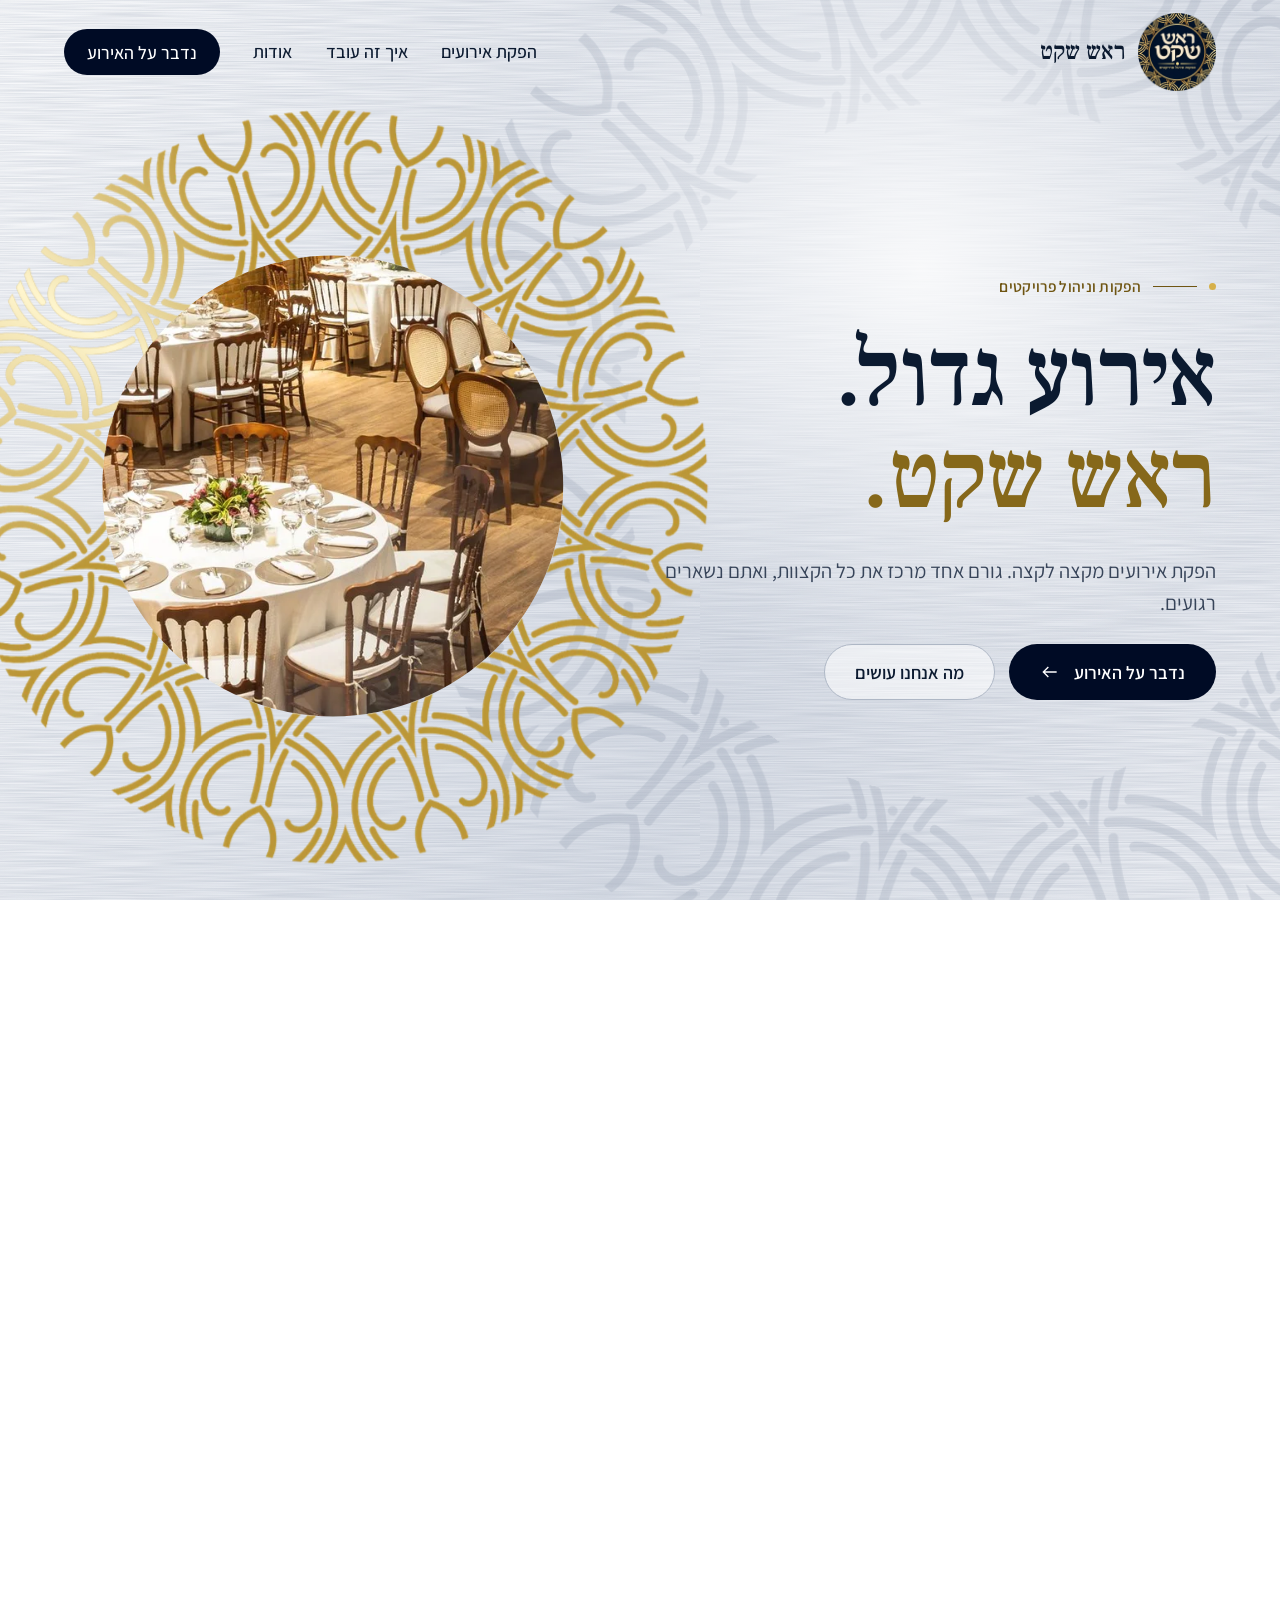
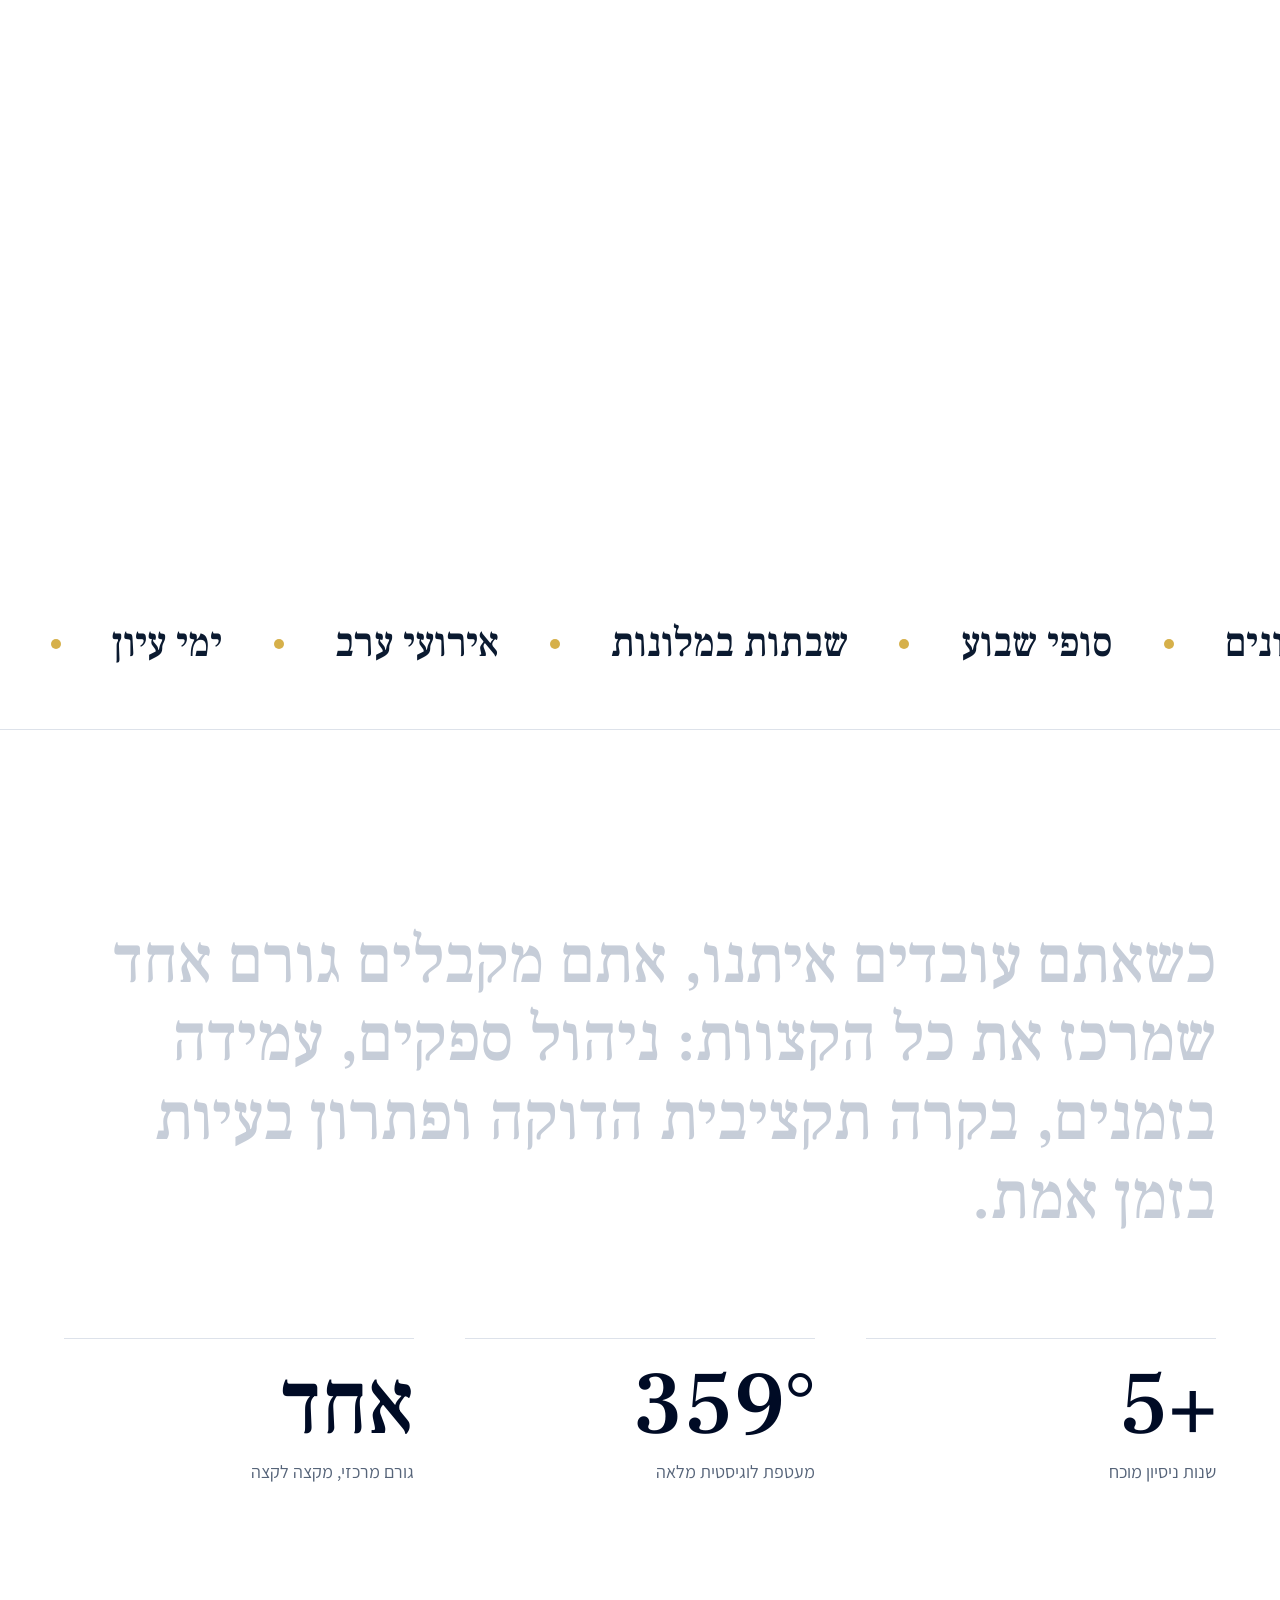
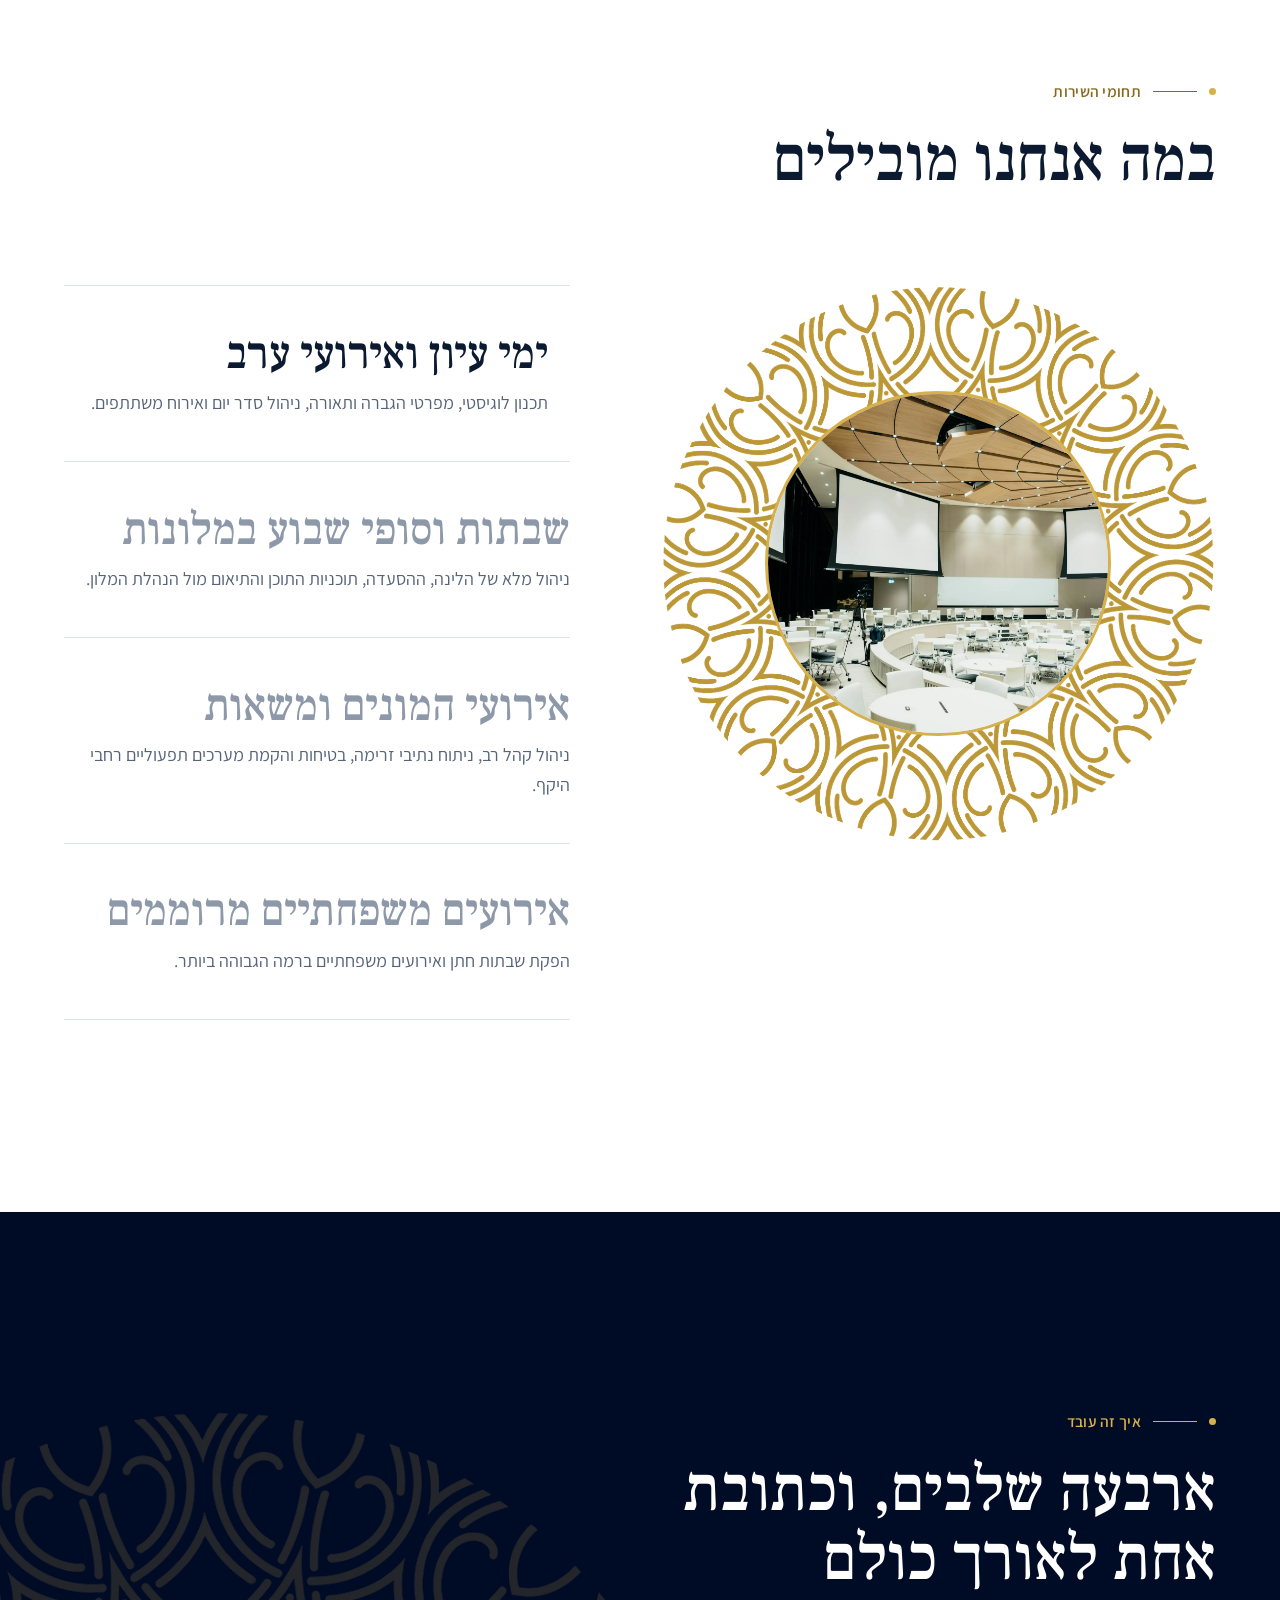
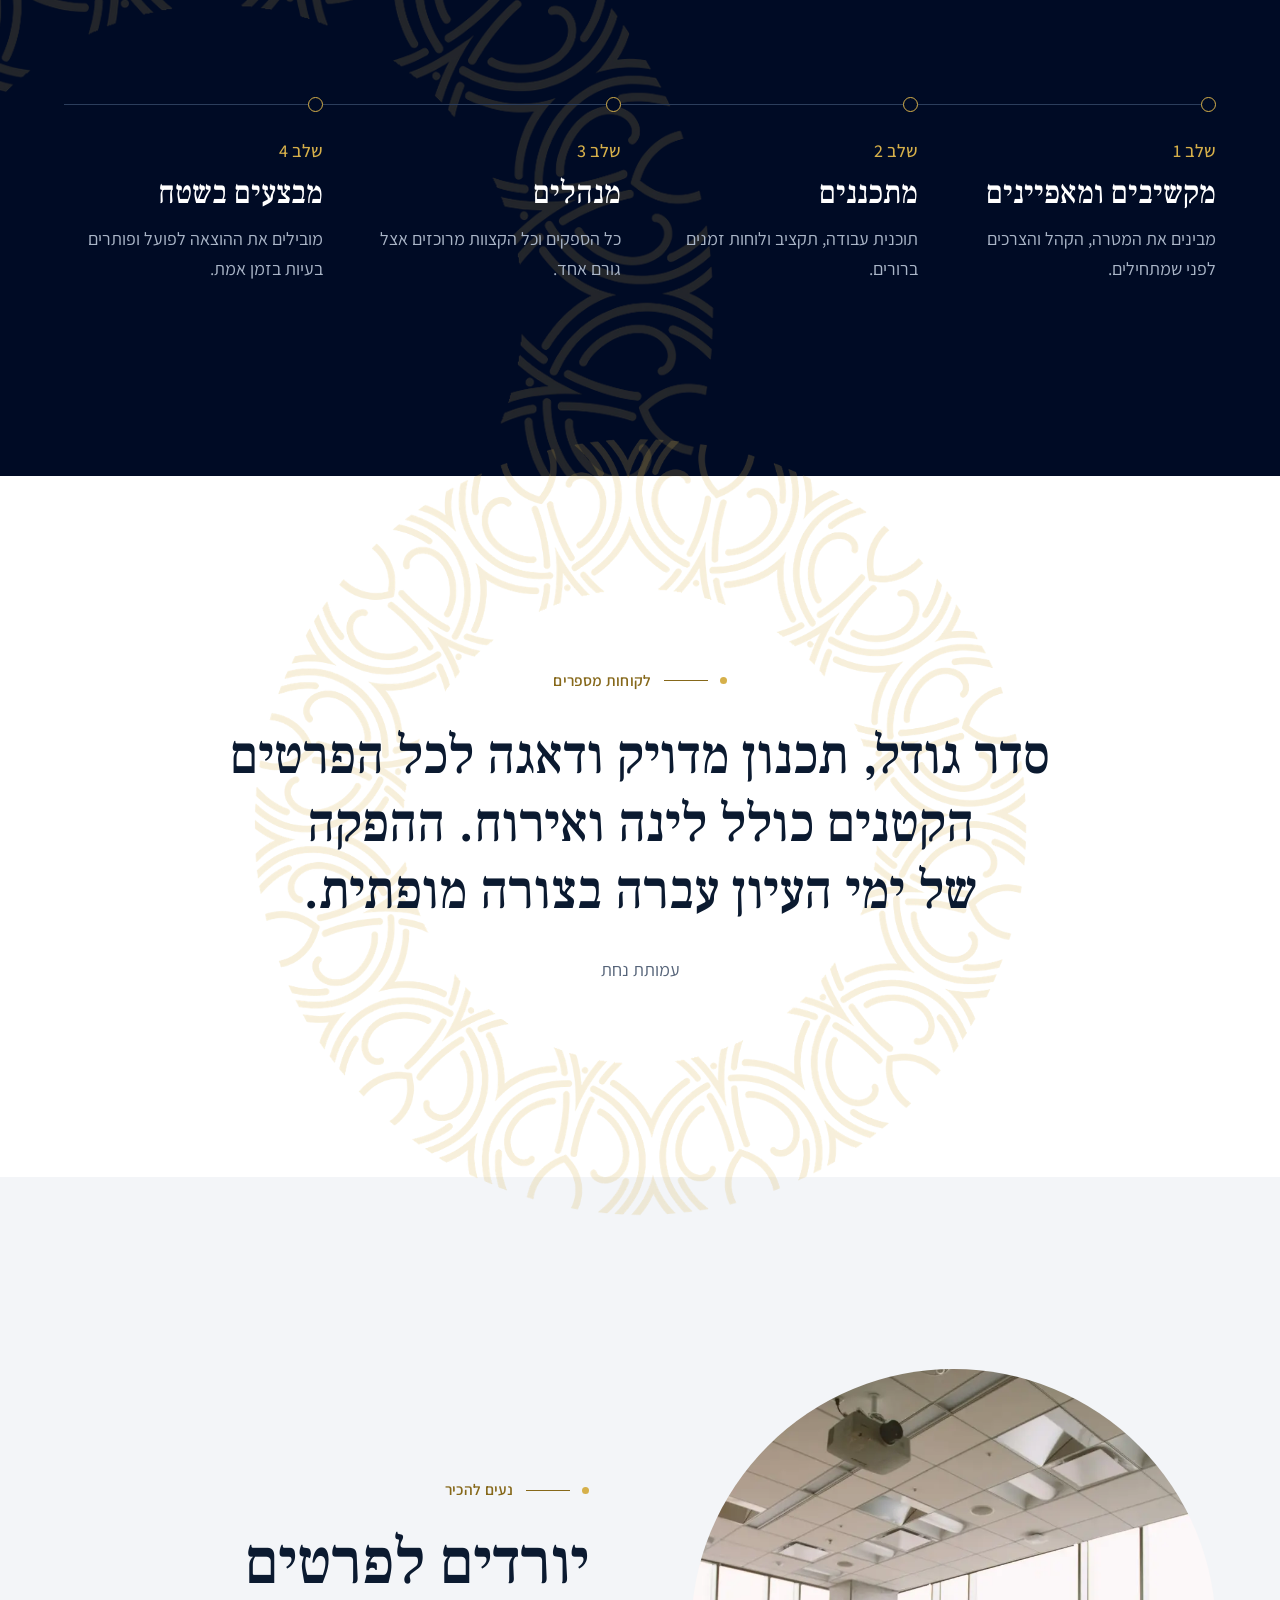
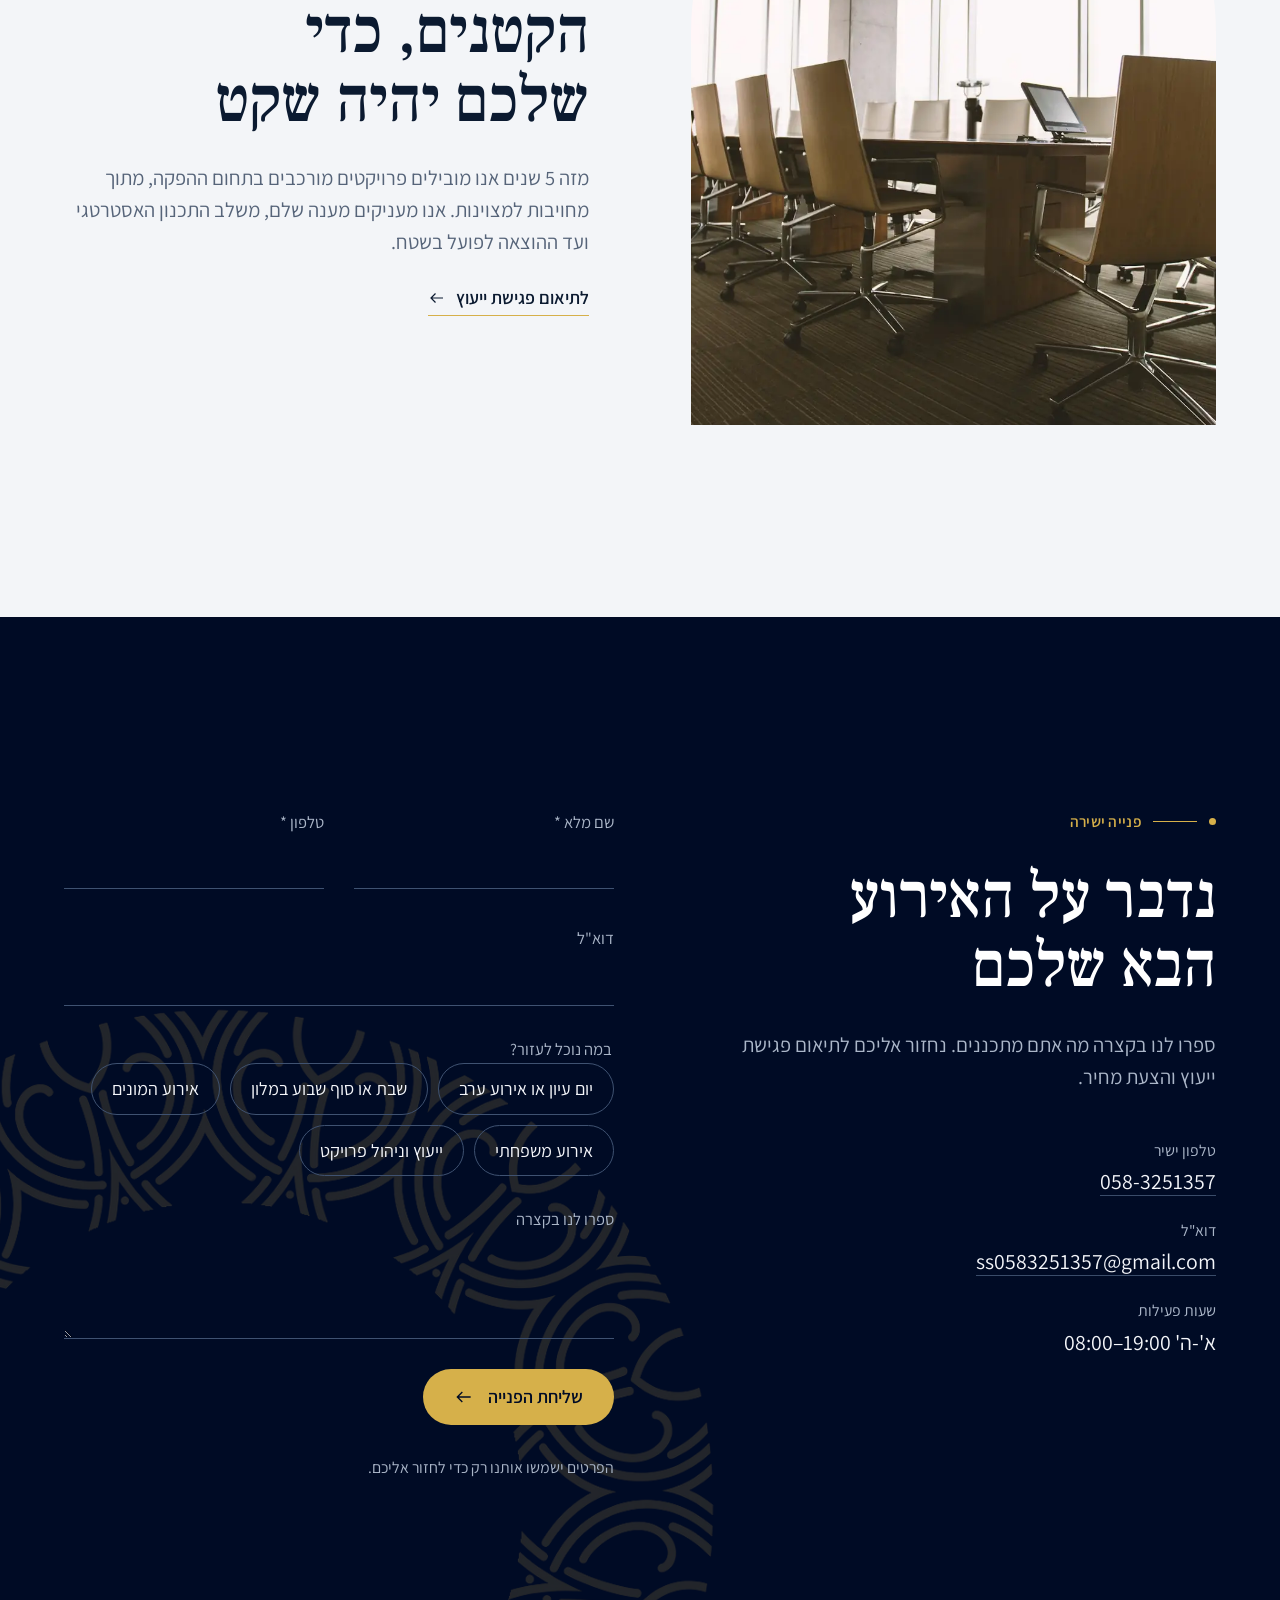
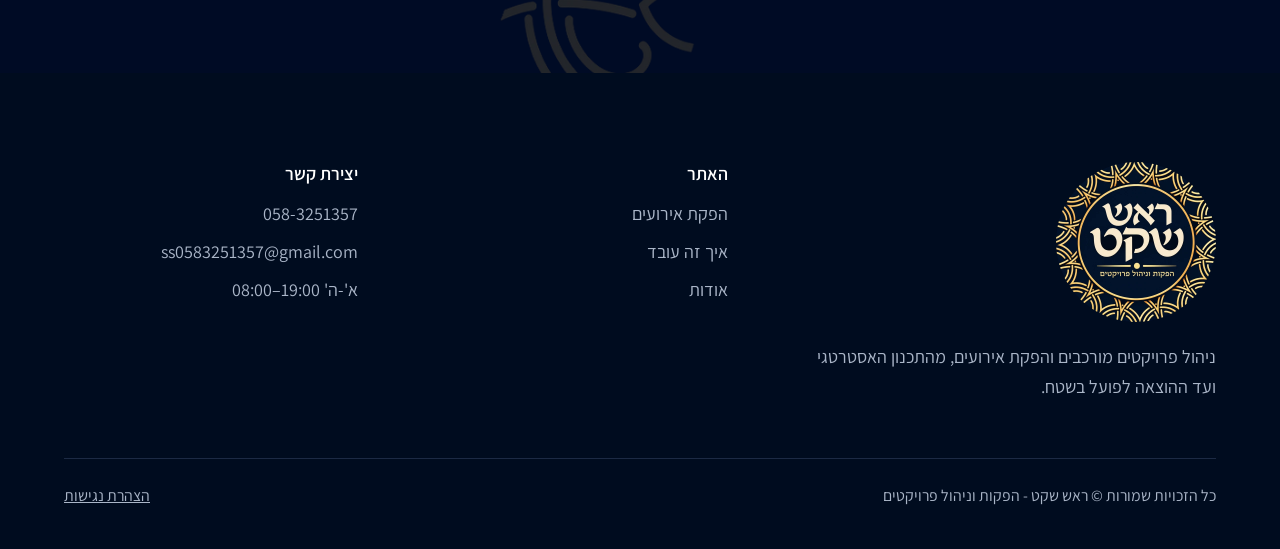
==== commit f2355041: "Return to one continuous opening photo with no image swap Co-Authored-By: Claude Opus 5.5 <noreply@a" ====
--- a/index.html
+++ b/index.html
@@ -17,7 +17,7 @@
 <link rel="preconnect" href="https://fonts.googleapis.com">
 <link rel="preconnect" href="https://fonts.gstatic.com" crossorigin>
 <link rel="stylesheet" href="https://fonts.googleapis.com/css2?family=Assistant:wght@400;500;600&family=Frank+Ruhl+Libre:wght@500&display=swap">
-<link rel="stylesheet" href="assets/style.css?v=18">
+<link rel="stylesheet" href="assets/style.css?v=19">
 <script type="application/ld+json">{"@context":"https://schema.org","@type":"ProfessionalService","name":"ראש שקט - הפקות וניהול פרויקטים","telephone":"+972-58-325-1357","email":"ss0583251357@gmail.com","openingHours":"Su-Th 08:00-19:00","areaServed":"IL"}</script>
 </head>
 <body>
@@ -41,7 +41,7 @@
 <section class="hero" aria-label="פתיחה">
   <div class="hero-stick silver">
     <div class="silver-orn" aria-hidden="true"></div>
-    <div class="hero-media" aria-hidden="true"><img src="assets/images/hero-hall.webp" alt="" width="1526" height="1018"><img class="hero-first" src="assets/images/hero-circle-2.webp" alt="" width="800" height="800" fetchpriority="high"></div>
+    <div class="hero-media" aria-hidden="true"><img src="assets/images/hero-hall-open.webp" alt="" width="1920" height="1280" fetchpriority="high"></div>
     <div class="hero-shade" aria-hidden="true"></div>
     <div class="hero-ring" aria-hidden="true"><div class="spin"><img src="assets/ornament.webp" alt="" width="1100" height="1100"><div class="glint"></div></div></div>
     <div class="hero-copy">
@@ -226,6 +226,6 @@
   <a class="btn btn-line" href="tel:0583251357">חיוג</a>
   <a class="btn btn-solid" href="#contact">השארת פרטים</a>
 </div>
-<script src="assets/main.js?v=18"></script>
+<script src="assets/main.js?v=19"></script>
 </body>
 </html>
--- a/assets/style.css
+++ b/assets/style.css
@@ -106,8 +106,6 @@
 .silver-orn { position: absolute; z-index: -1; width: 128vmin; aspect-ratio: 1; right: -30vmin; top: 50%; translate: 0 -50%; background: #66748c; opacity: .17; -webkit-mask: url(ornament.webp) center / 100% 100% no-repeat; mask: url(ornament.webp) center / 100% 100% no-repeat; animation: spin 180s linear infinite reverse; pointer-events: none; }
 .hero-media { position: absolute; inset: 0; clip-path: circle(var(--r, 26vh) at var(--x, 26%) var(--y, 54%)); }
 .hero-media img { width: 100%; height: 100%; object-fit: cover; transform: translateY(var(--hy, 0)) scale(var(--zoom, 1.18)); filter: brightness(var(--lift, 1)); }
-/* The closed circle shows one set table up close, and hands over to the whole hall as it opens */
-.hero-media .hero-first { position: absolute; left: var(--x, 26%); top: var(--y, 54%); width: var(--fw, 52vh); height: var(--fw, 52vh); max-width: none; aspect-ratio: 1; translate: none; object-fit: cover; filter: none; transform: translate(-50%, -50%) scale(var(--fs, 1)); opacity: var(--fo, 1); }
 .hero-shade { position: absolute; inset: 0; background: linear-gradient(to top, rgba(0, 11, 37, .62) 0%, rgba(0, 11, 37, .38) 24%, transparent 44%); opacity: var(--shade, 0); }
 .hero-ring { position: absolute; left: 0; top: 0; width: var(--ring, 66vh); aspect-ratio: 1; transform: translate(var(--rx, 0), var(--ry, 0)) translate(-50%, -50%) scale(var(--rs, 1)) rotate(var(--rot, 0deg)); opacity: var(--ro, 1); pointer-events: none; will-change: transform; }
 .spin { position: absolute; inset: 0; animation: spin 120s linear infinite; }
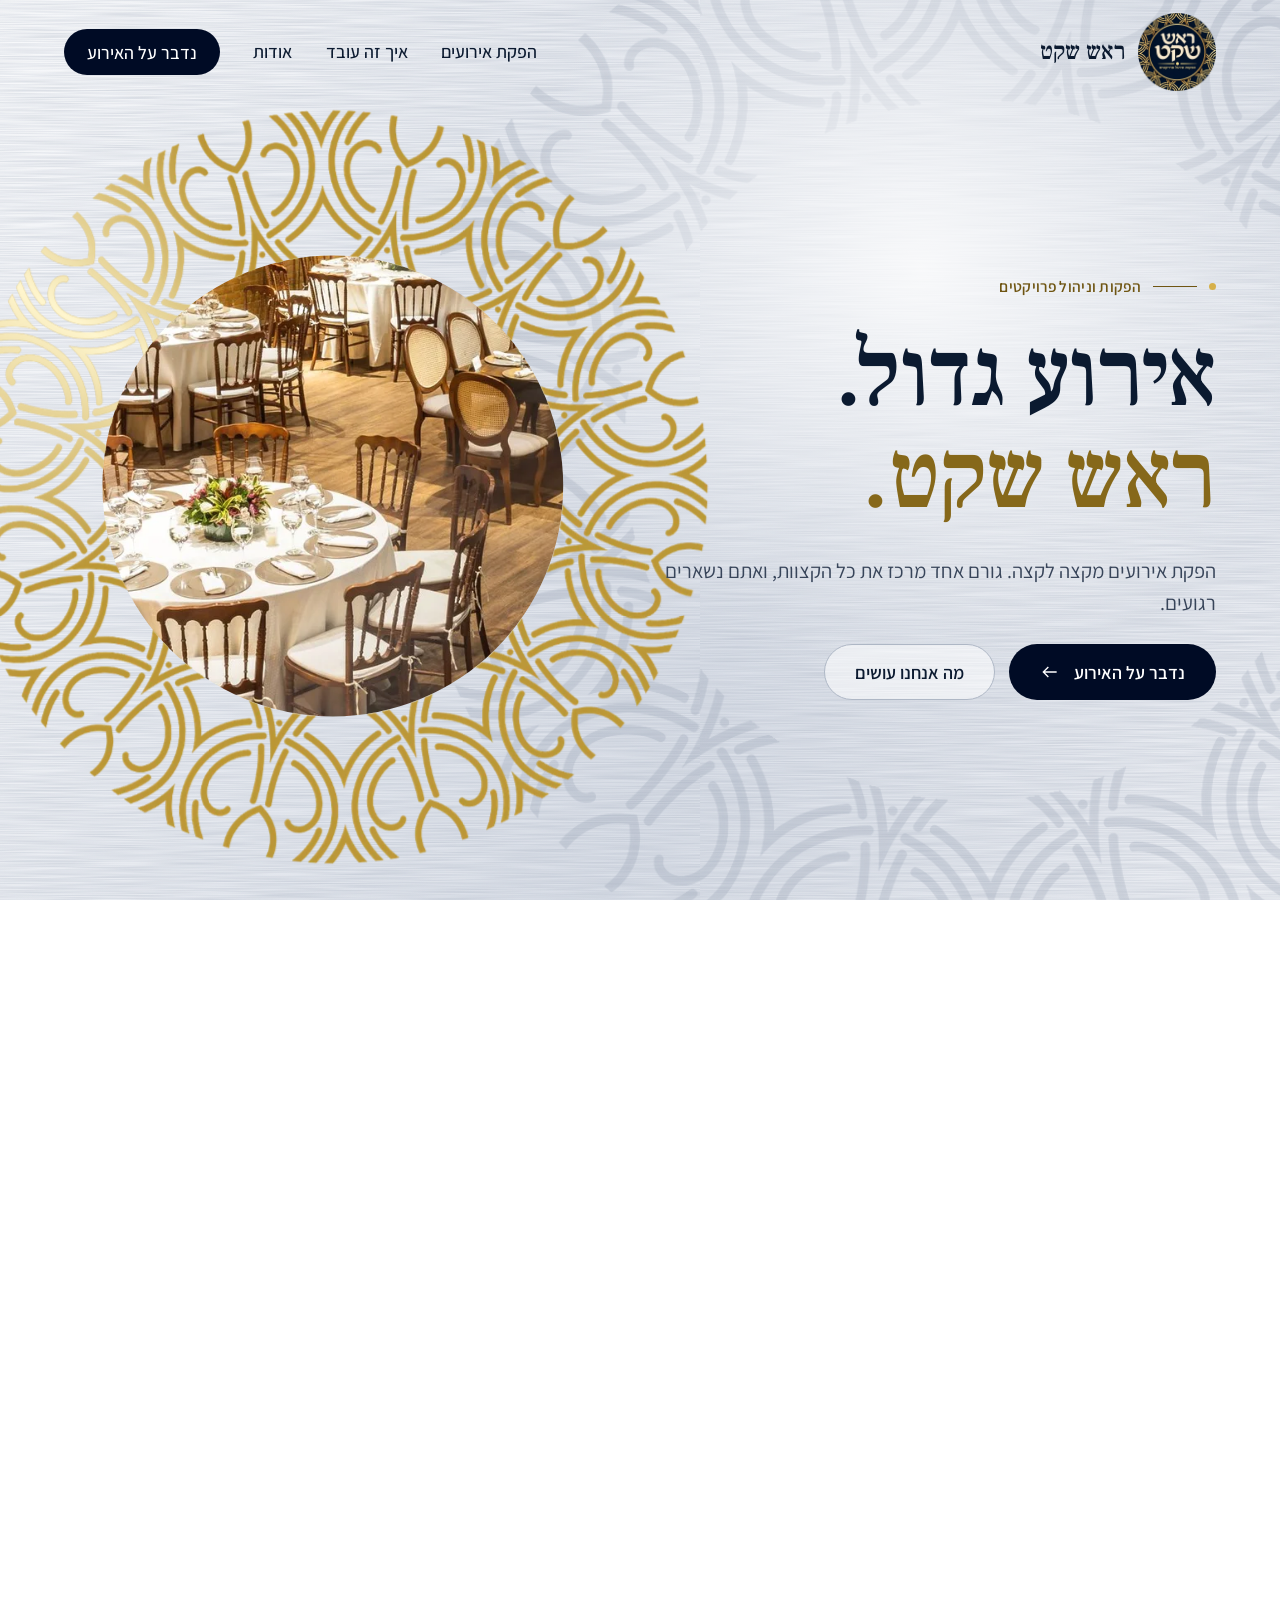
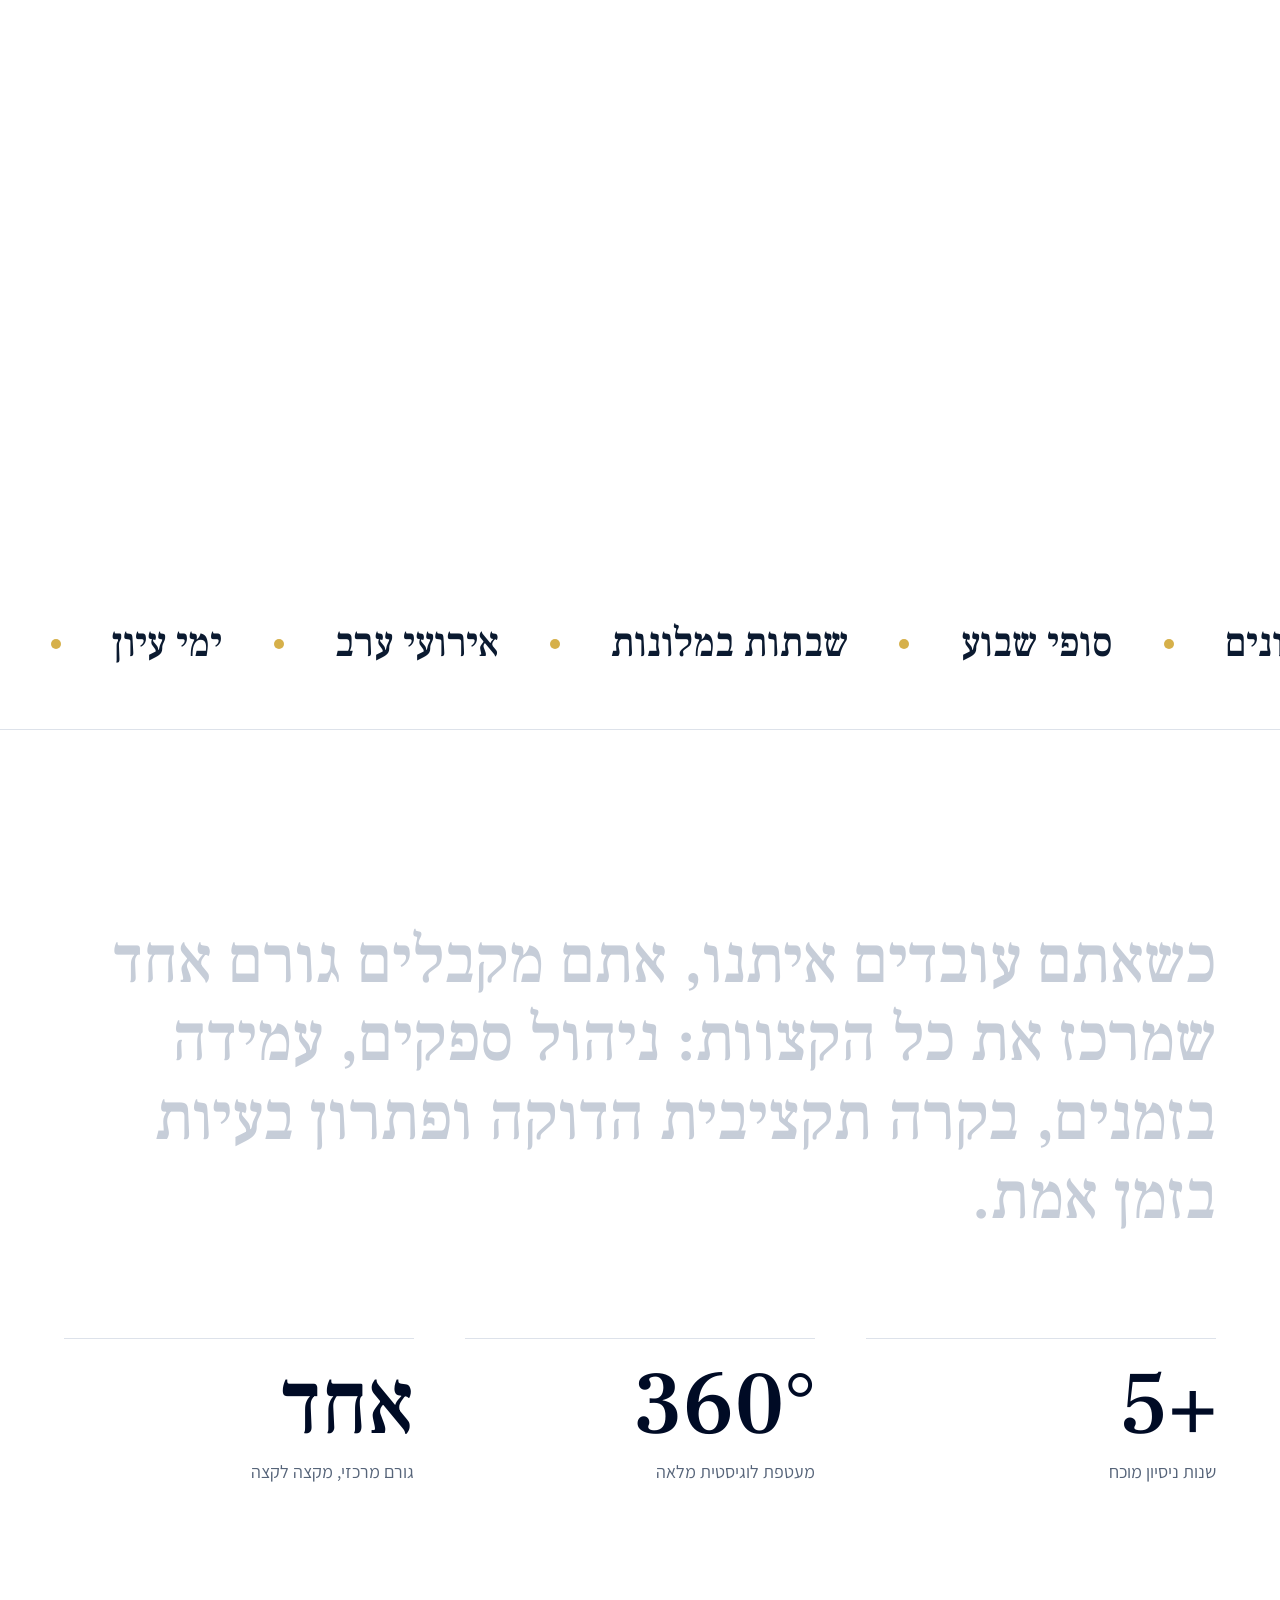
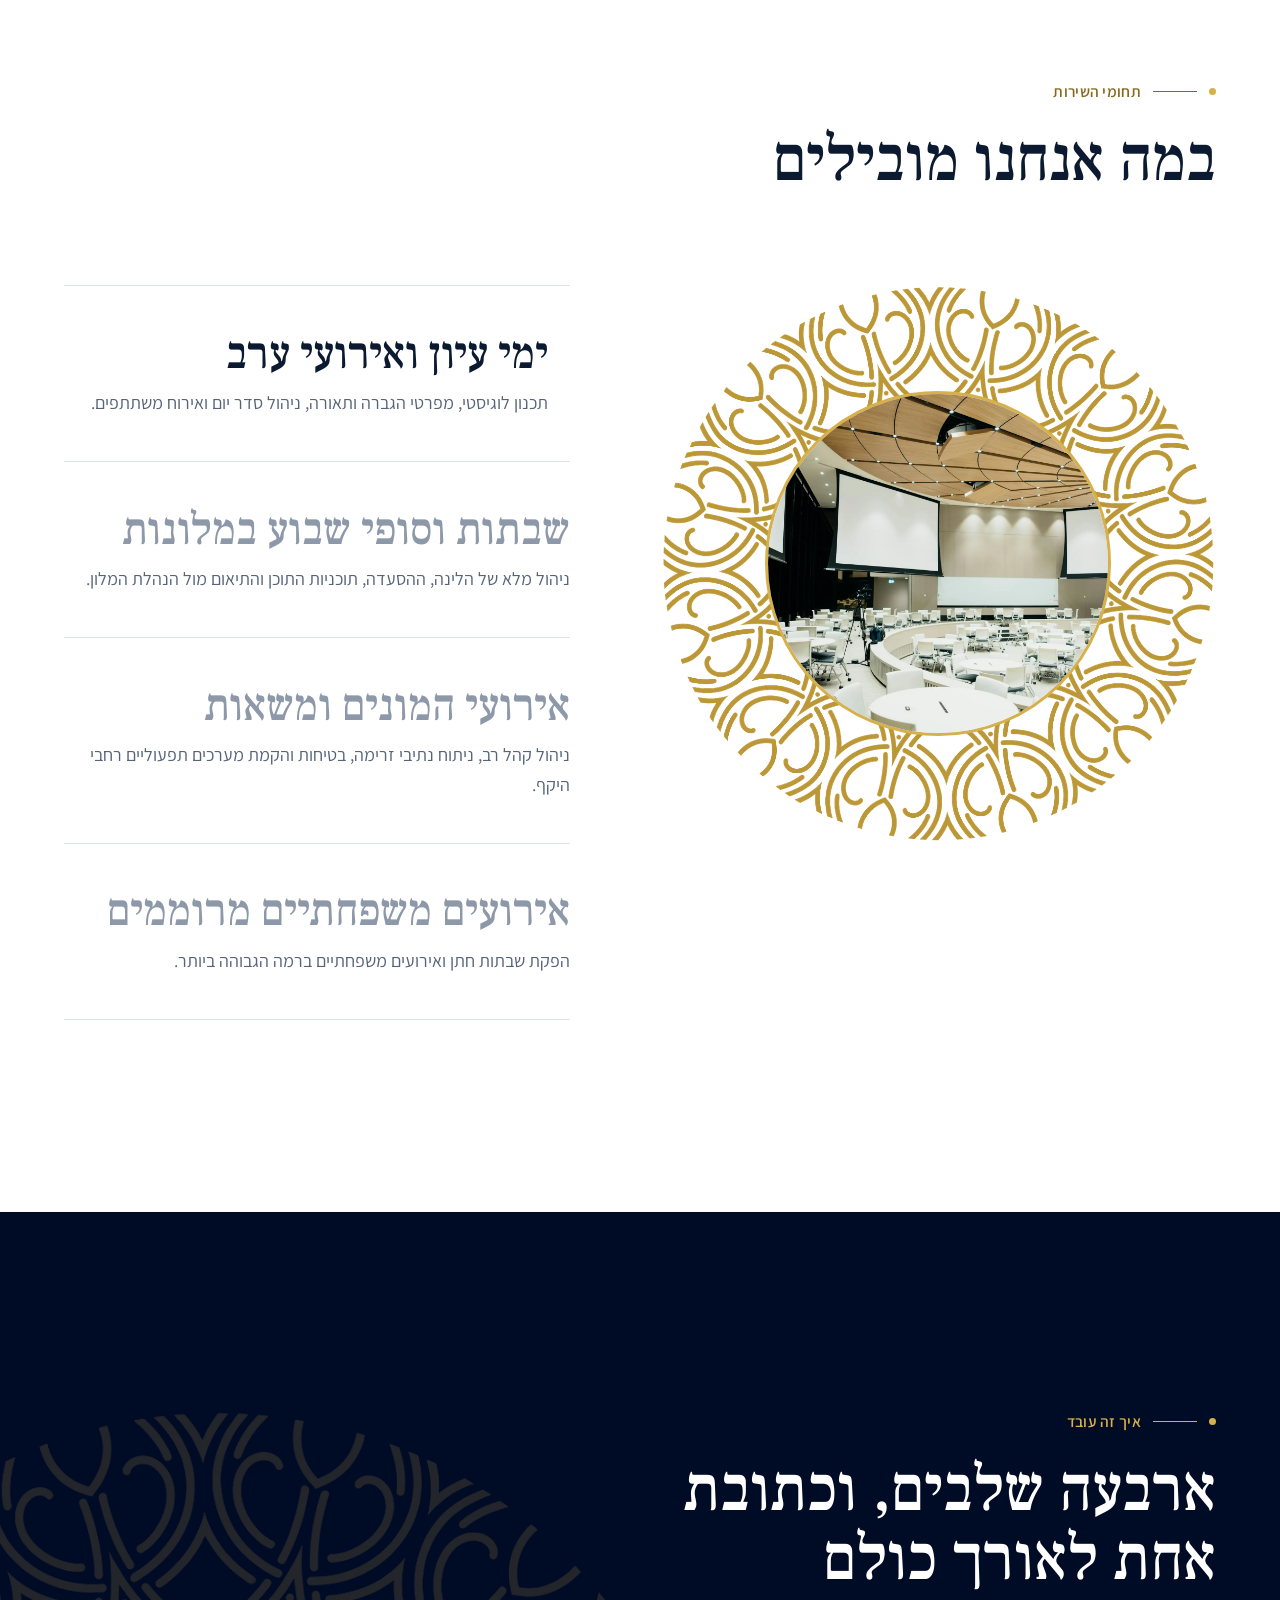
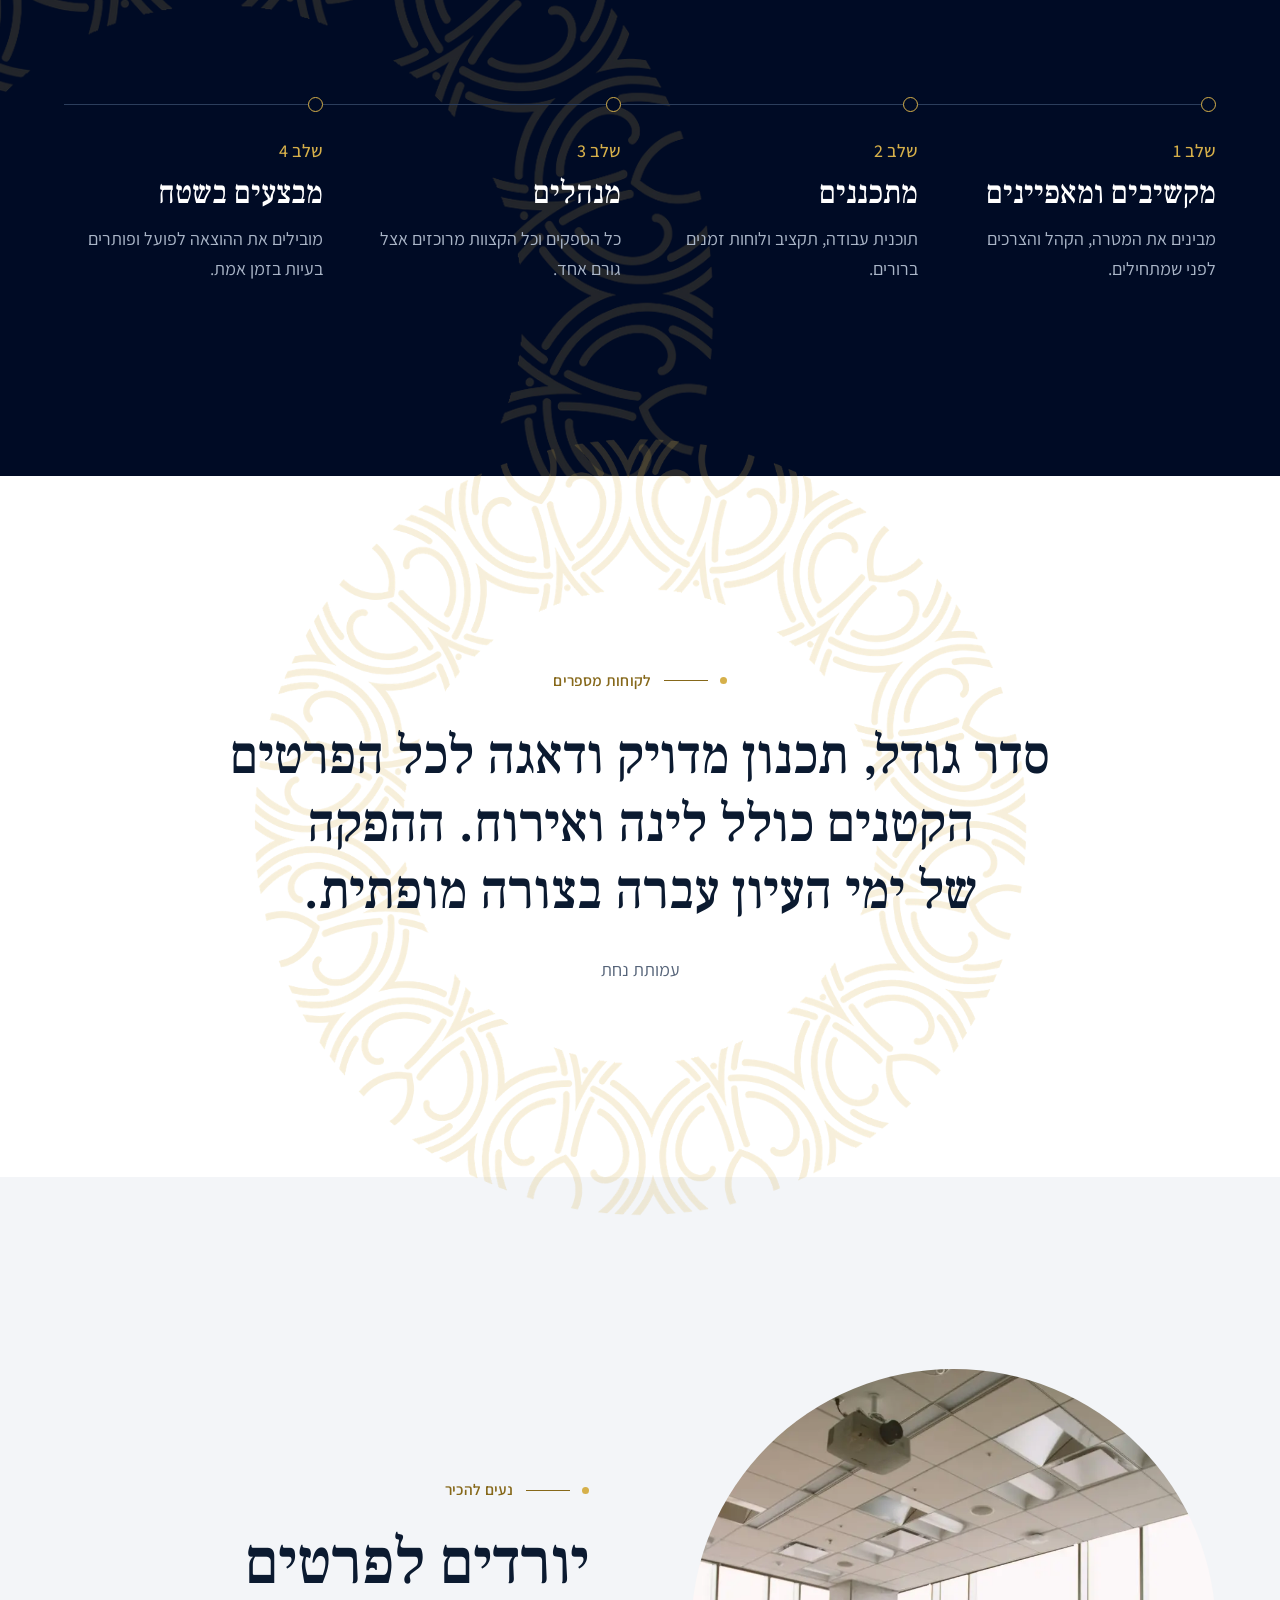
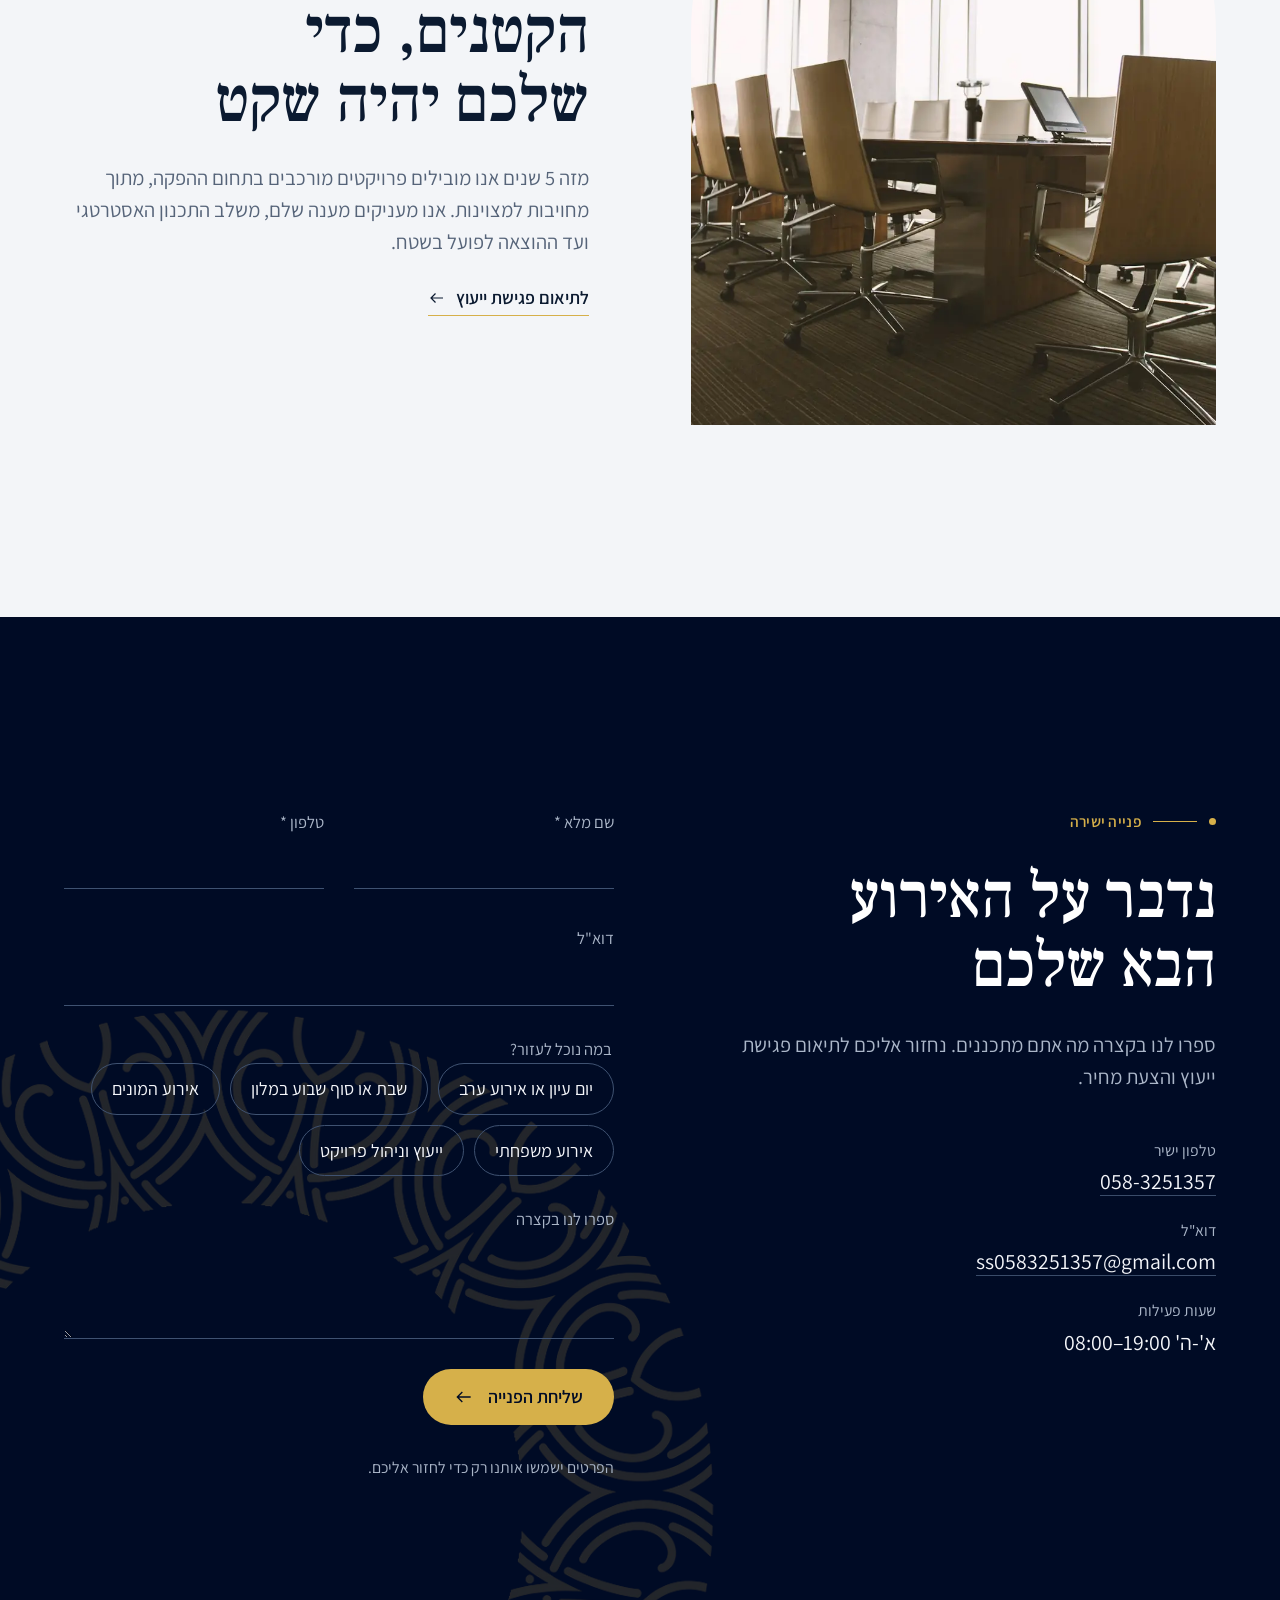
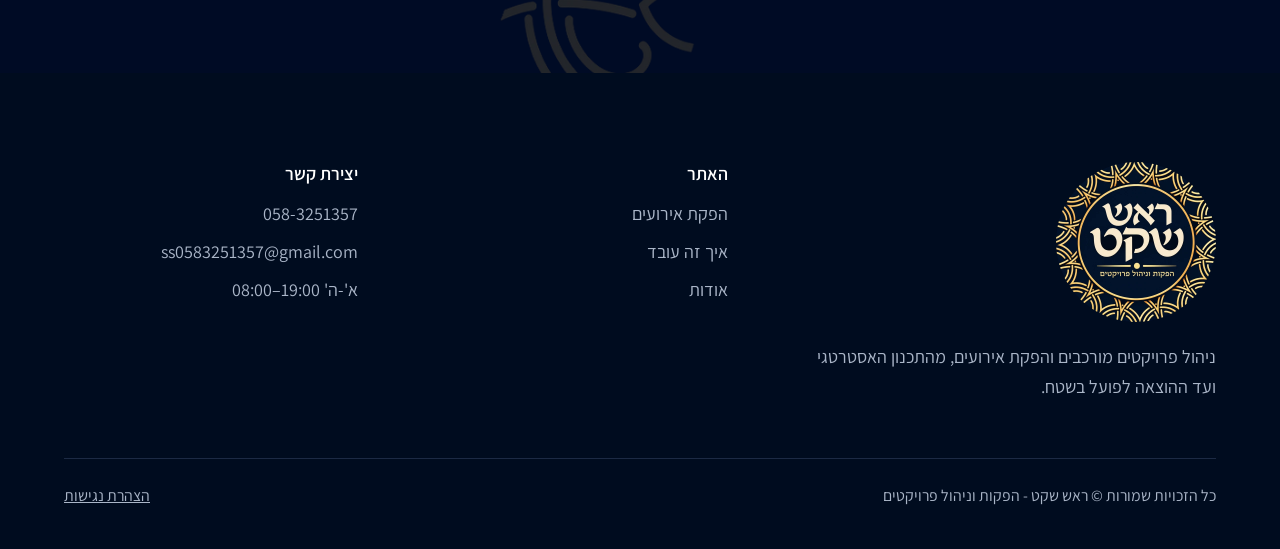
==== commit 4892d9a0: "Opening screen responds to the pointer with depth: ring tilt, moving light, drifting layers Co-Autho" ====
--- a/index.html
+++ b/index.html
@@ -17,7 +17,7 @@
 <link rel="preconnect" href="https://fonts.googleapis.com">
 <link rel="preconnect" href="https://fonts.gstatic.com" crossorigin>
 <link rel="stylesheet" href="https://fonts.googleapis.com/css2?family=Assistant:wght@400;500;600&family=Frank+Ruhl+Libre:wght@500&display=swap">
-<link rel="stylesheet" href="assets/style.css?v=19">
+<link rel="stylesheet" href="assets/style.css?v=23">
 <script type="application/ld+json">{"@context":"https://schema.org","@type":"ProfessionalService","name":"ראש שקט - הפקות וניהול פרויקטים","telephone":"+972-58-325-1357","email":"ss0583251357@gmail.com","openingHours":"Su-Th 08:00-19:00","areaServed":"IL"}</script>
 </head>
 <body>
@@ -226,6 +226,6 @@
   <a class="btn btn-line" href="tel:0583251357">חיוג</a>
   <a class="btn btn-solid" href="#contact">השארת פרטים</a>
 </div>
-<script src="assets/main.js?v=19"></script>
+<script src="assets/main.js?v=23"></script>
 </body>
 </html>
--- a/assets/style.css
+++ b/assets/style.css
@@ -103,16 +103,17 @@
 .silver { background-color: var(--silver); isolation: isolate; }
 .silver::before { content: ""; position: absolute; inset: 0; z-index: -2; background: linear-gradient(118deg, #f8f9fb 0%, #d9dee7 22%, #f5f6f9 42%, #c9d0dc 62%, #f2f4f7 80%, #dde2ea 100%); background-size: 280% 280%; animation: sheen 22s ease-in-out infinite alternate; }
 .silver::after { content: ""; position: absolute; inset: 0; z-index: -1; background: radial-gradient(circle 46vmax at var(--mx, 72%) var(--my, 30%), rgba(255, 255, 255, .85), transparent 70%), var(--grain); background-size: auto, 700px 700px; }
-.silver-orn { position: absolute; z-index: -1; width: 128vmin; aspect-ratio: 1; right: -30vmin; top: 50%; translate: 0 -50%; background: #66748c; opacity: .17; -webkit-mask: url(ornament.webp) center / 100% 100% no-repeat; mask: url(ornament.webp) center / 100% 100% no-repeat; animation: spin 180s linear infinite reverse; pointer-events: none; }
+.silver-orn { position: absolute; z-index: -1; width: 128vmin; aspect-ratio: 1; right: -30vmin; top: 50%; translate: var(--ox, 0px) calc(-50% + var(--oy, 0px)); background: #66748c; opacity: .17; -webkit-mask: url(ornament.webp) center / 100% 100% no-repeat; mask: url(ornament.webp) center / 100% 100% no-repeat; animation: spin 180s linear infinite reverse; pointer-events: none; }
 .hero-media { position: absolute; inset: 0; clip-path: circle(var(--r, 26vh) at var(--x, 26%) var(--y, 54%)); }
-.hero-media img { width: 100%; height: 100%; object-fit: cover; transform: translateY(var(--hy, 0)) scale(var(--zoom, 1.18)); filter: brightness(var(--lift, 1)); }
+.hero-media img { width: 100%; height: 100%; object-fit: cover; transform: translate(var(--px, 0px), calc(var(--hy, 0px) + var(--pq, 0px))) scale(var(--zoom, 1.18)); filter: brightness(var(--lift, 1)); }
 .hero-shade { position: absolute; inset: 0; background: linear-gradient(to top, rgba(0, 11, 37, .62) 0%, rgba(0, 11, 37, .38) 24%, transparent 44%); opacity: var(--shade, 0); }
-.hero-ring { position: absolute; left: 0; top: 0; width: var(--ring, 66vh); aspect-ratio: 1; transform: translate(var(--rx, 0), var(--ry, 0)) translate(-50%, -50%) scale(var(--rs, 1)) rotate(var(--rot, 0deg)); opacity: var(--ro, 1); pointer-events: none; will-change: transform; }
+.hero-ring { position: absolute; left: 0; top: 0; width: var(--ring, 66vh); aspect-ratio: 1; transform: translate(var(--rx, 0), var(--ry, 0)) translate(-50%, -50%) perspective(1100px) rotateX(var(--tx, 0deg)) rotateY(var(--ty, 0deg)) scale(var(--rs, 1)) rotate(calc(var(--rot, 0deg) + var(--mr, 0deg))); opacity: var(--ro, 1); pointer-events: none; will-change: transform; }
 .spin { position: absolute; inset: 0; animation: spin 120s linear infinite; }
 .hero-ring img { width: 100%; height: 100%; filter: brightness(.86) saturate(1.1); }
 /* A band of light travels around the gold ornament */
 .glint { position: absolute; inset: 0; background: conic-gradient(from var(--glint, 0deg), transparent 0 70%, #fff6cf 84%, transparent 94%); -webkit-mask: url(ornament.webp) center / 100% 100% no-repeat; mask: url(ornament.webp) center / 100% 100% no-repeat; animation: glint 7s linear infinite; }
-.hero-copy { position: relative; z-index: 2; padding-top: 74px; width: 100%; opacity: var(--co, 1); transform: translateY(var(--cy, 0)); }
+.glint.follow { animation: none; }
+.hero-copy { position: relative; z-index: 2; padding-top: 74px; width: 100%; opacity: var(--co, 1); transform: translate(var(--cx2, 0px), calc(var(--cy, 0px) + var(--cy2, 0px))); }
 .hero .lead, .page-hero .lead { color: #38455a; }
 .hero .btn-line { background: rgba(255, 255, 255, .55); border-color: #aeb7c5; }
 .hero h1 span + span, .page-hero .mark, .hero .mark { color: #6f5512; }
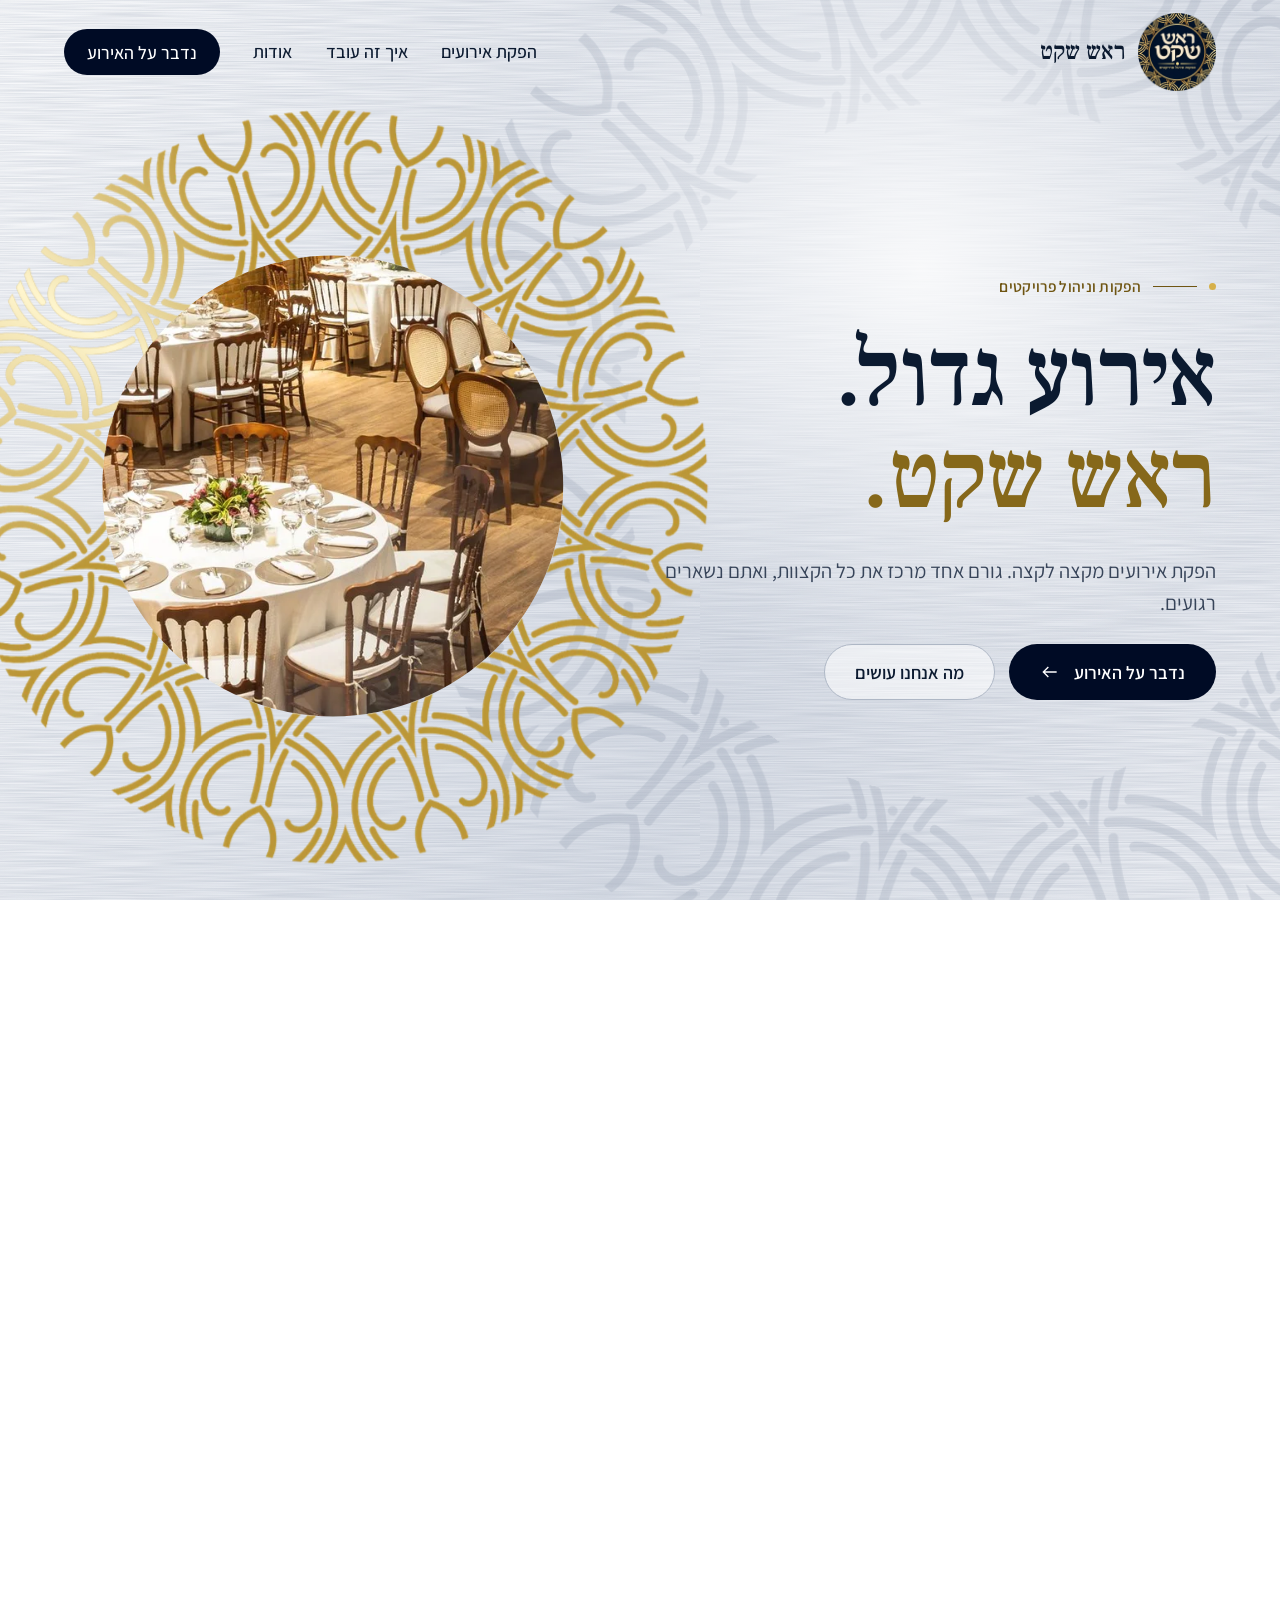
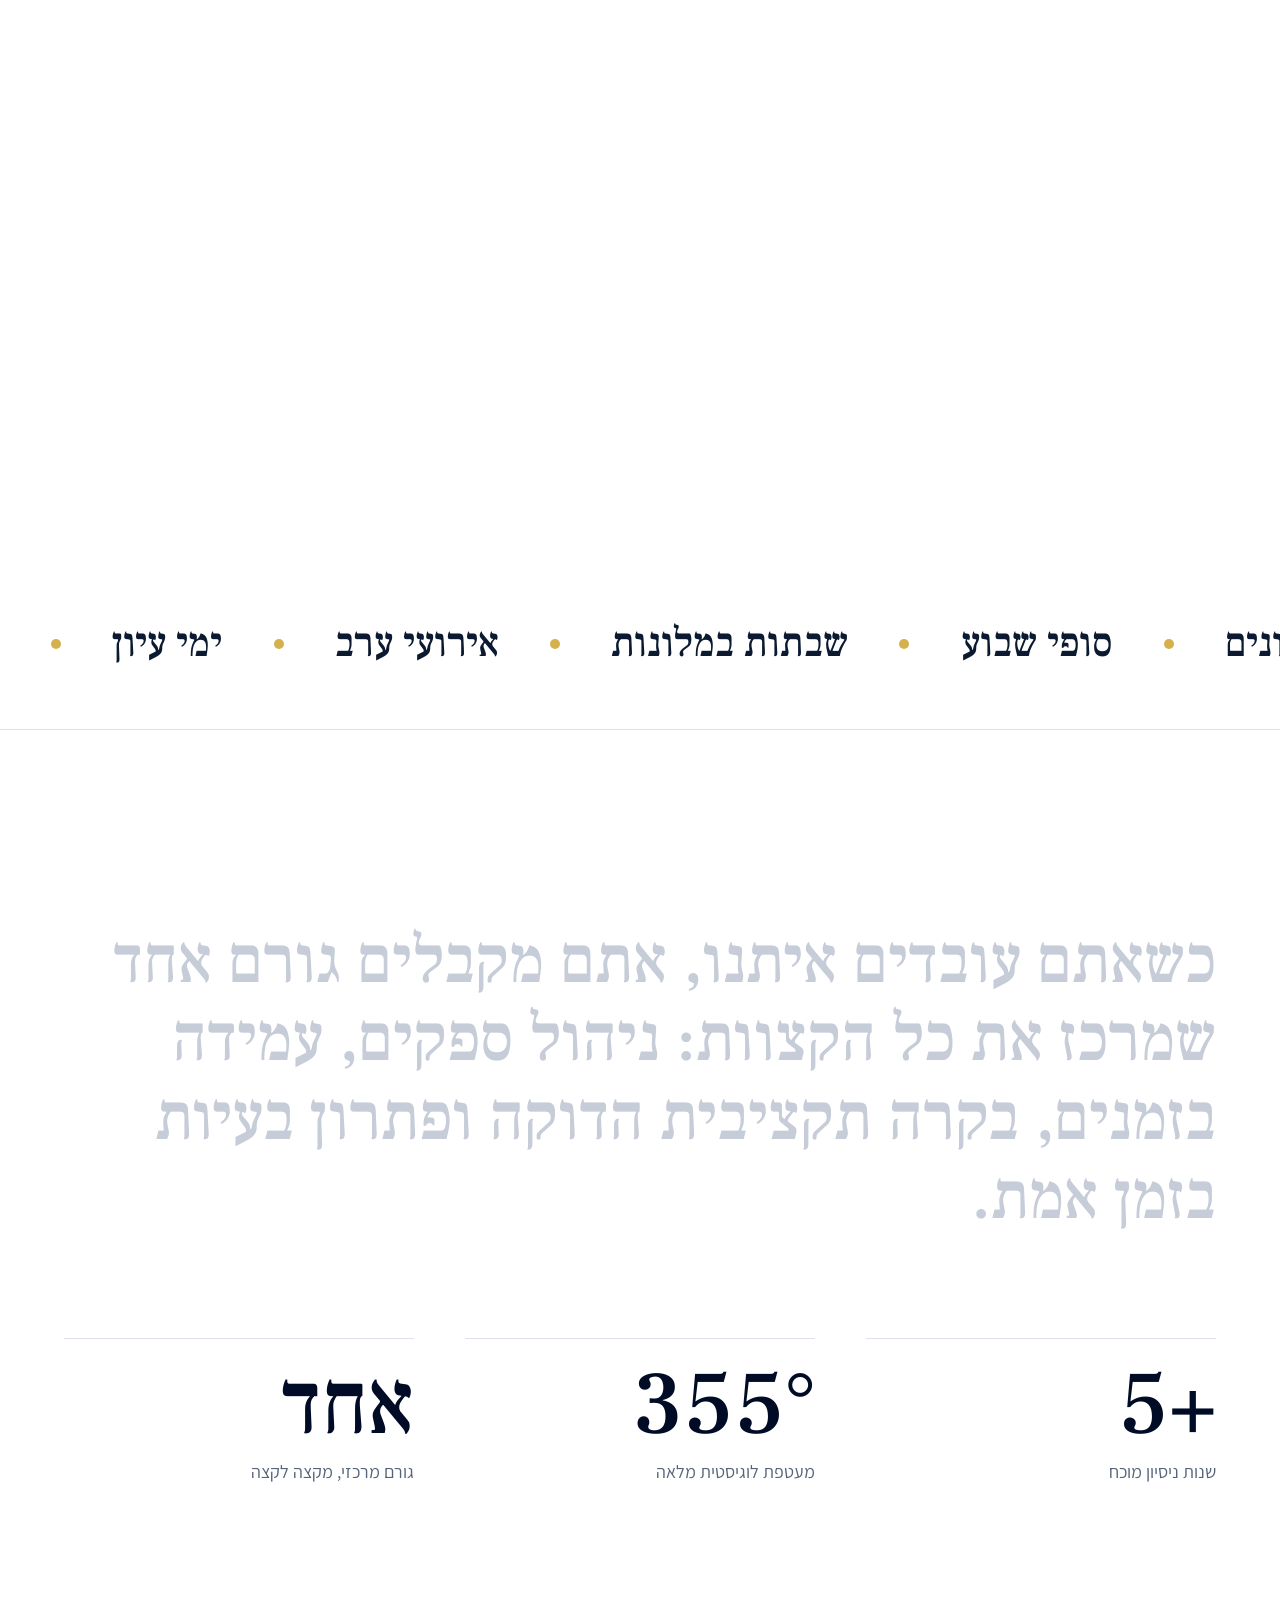
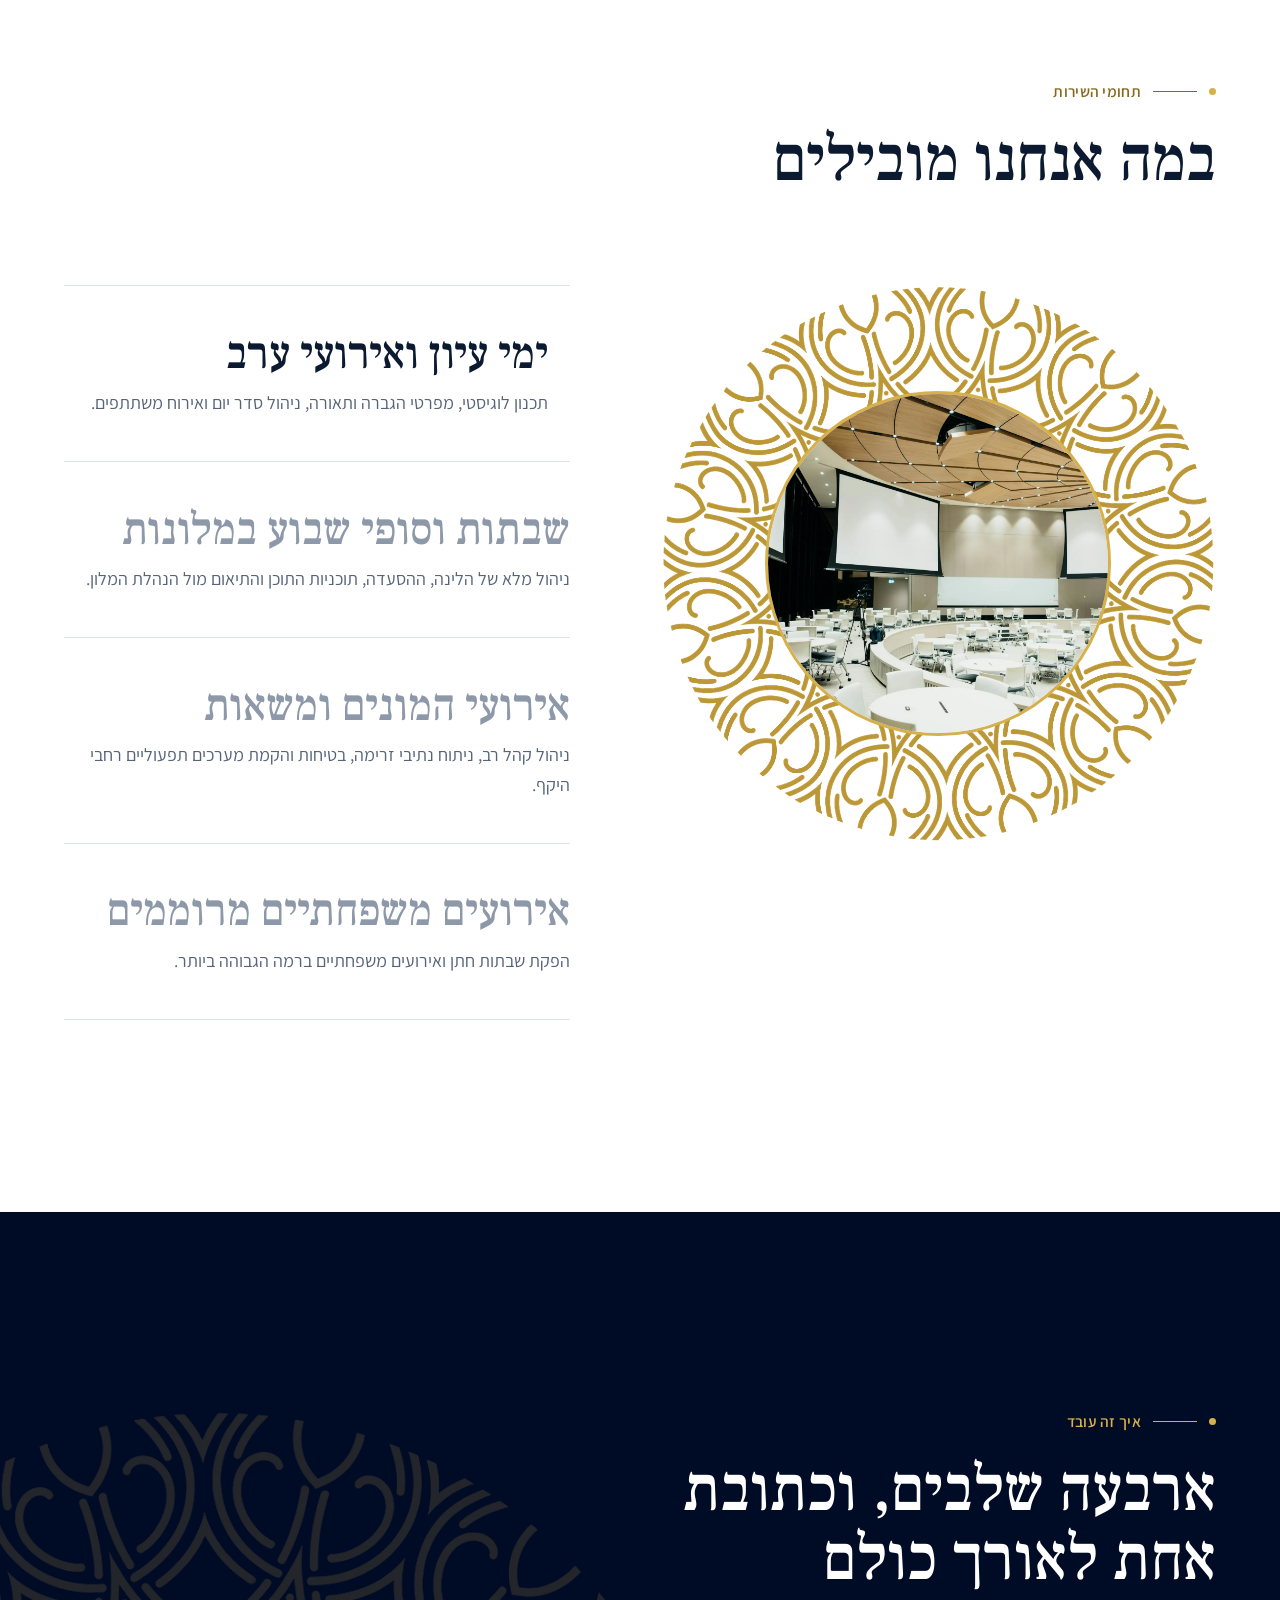
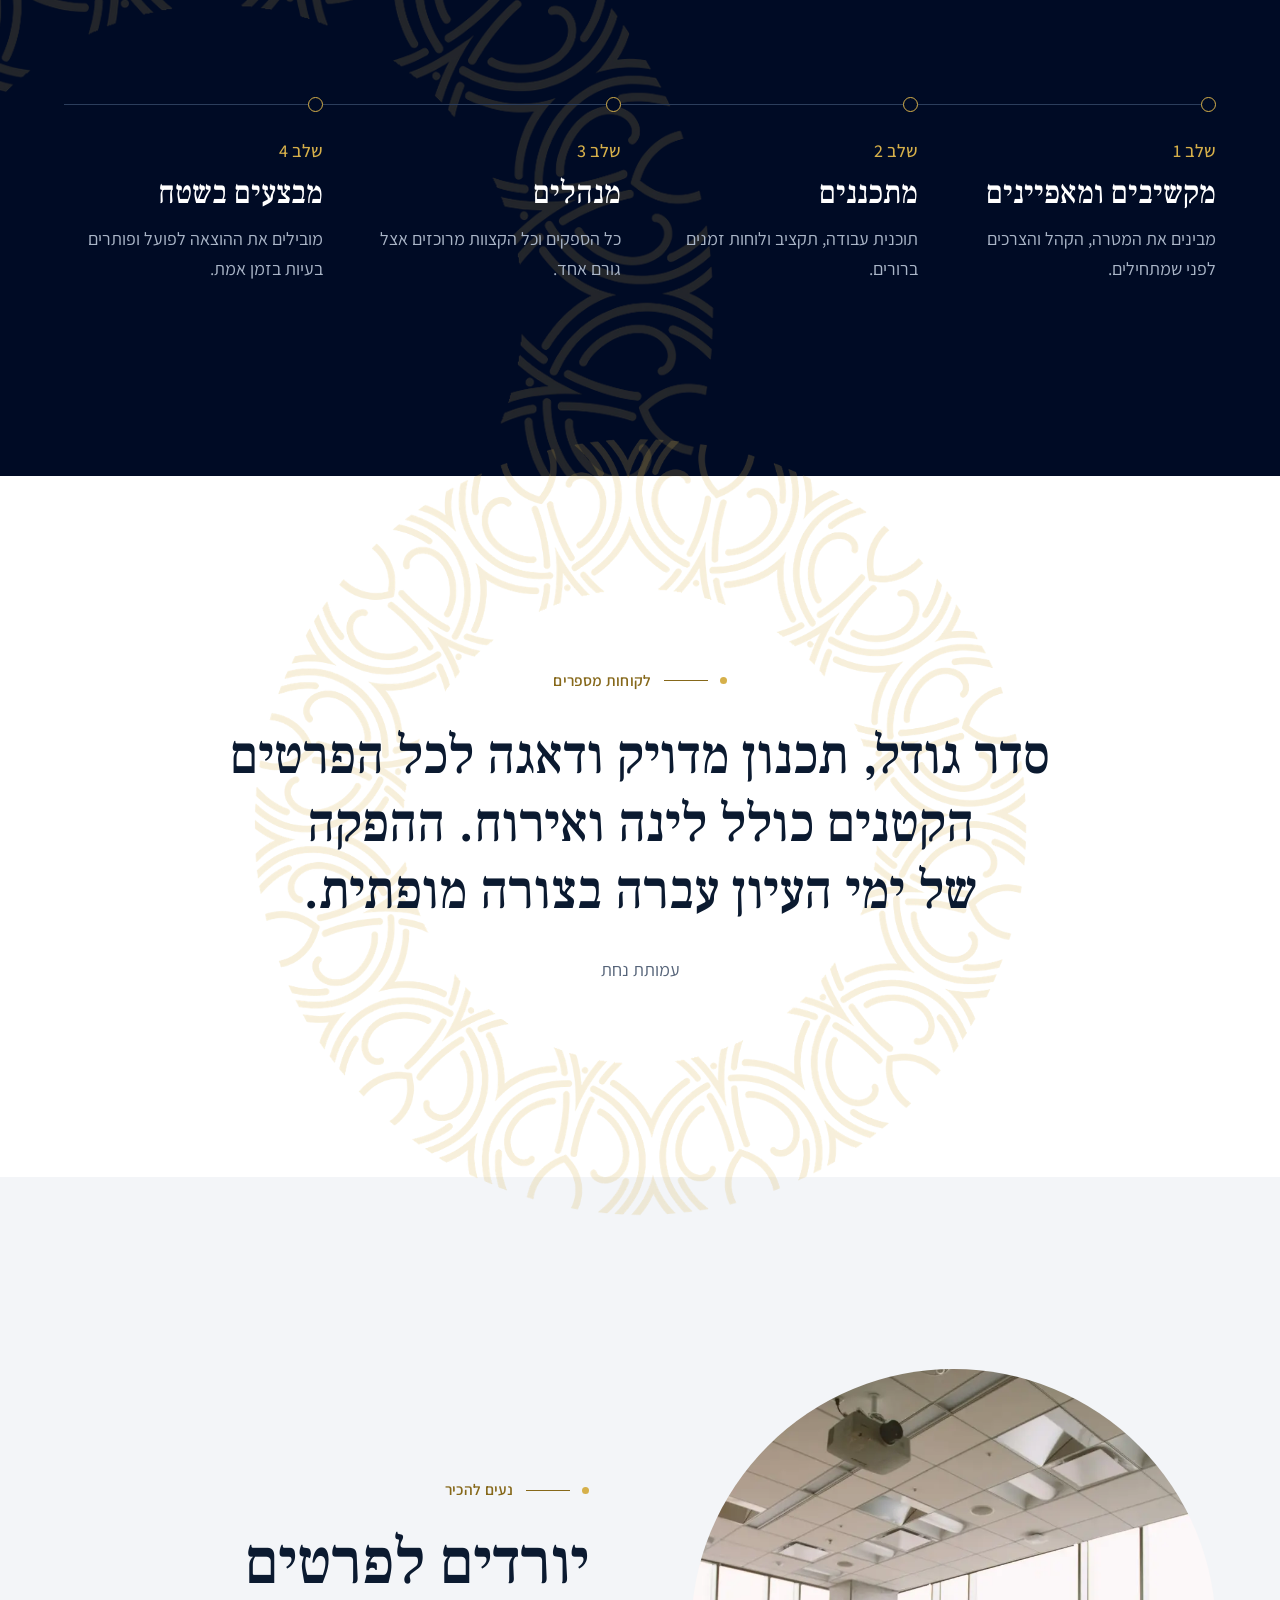
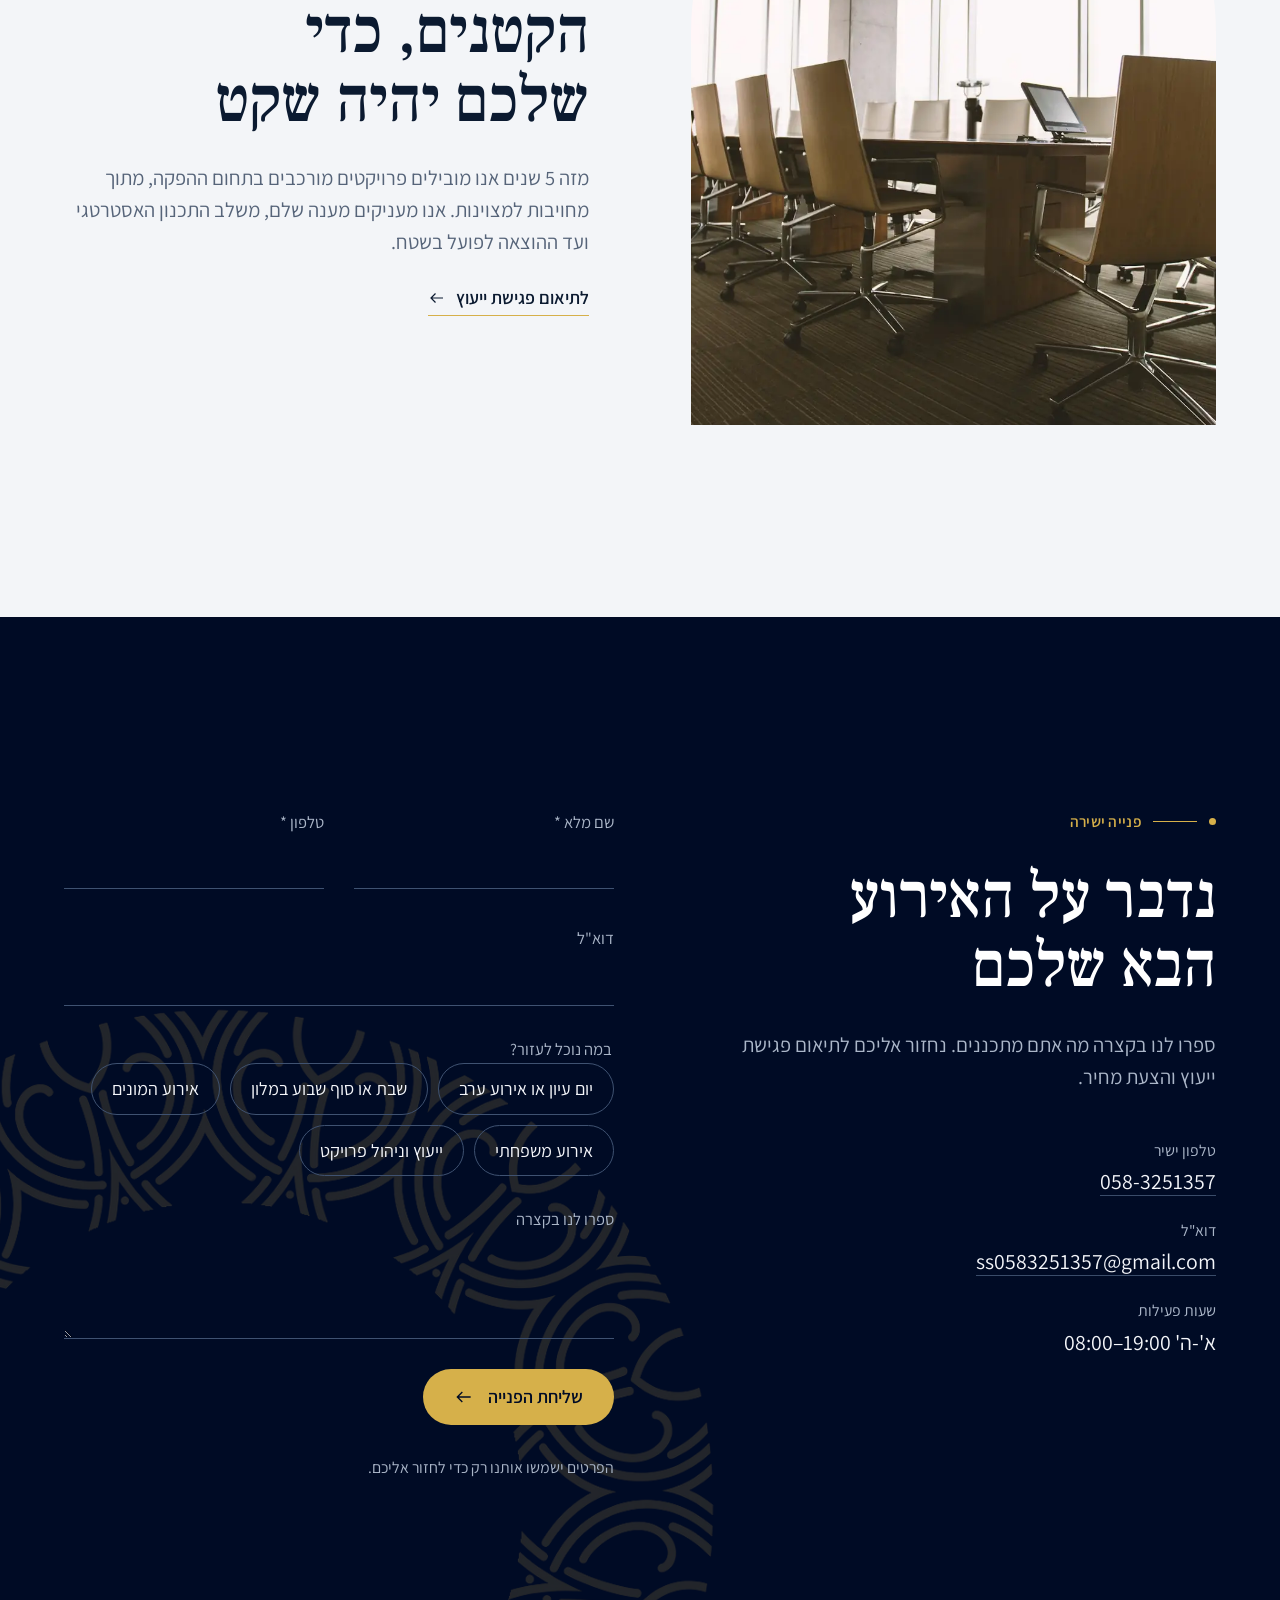
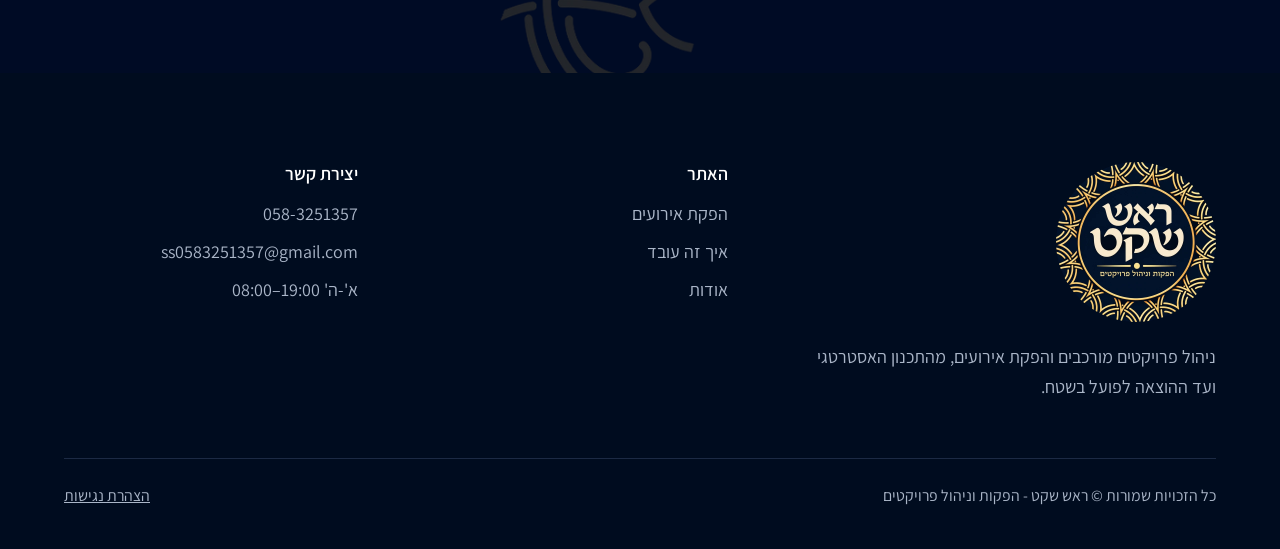
==== commit 2b08d9bf: "Remove the pointer depth effect and return to the previous opening screen Co-Authored-By: Claude Opu" ====
--- a/index.html
+++ b/index.html
@@ -17,7 +17,7 @@
 <link rel="preconnect" href="https://fonts.googleapis.com">
 <link rel="preconnect" href="https://fonts.gstatic.com" crossorigin>
 <link rel="stylesheet" href="https://fonts.googleapis.com/css2?family=Assistant:wght@400;500;600&family=Frank+Ruhl+Libre:wght@500&display=swap">
-<link rel="stylesheet" href="assets/style.css?v=23">
+<link rel="stylesheet" href="assets/style.css?v=24">
 <script type="application/ld+json">{"@context":"https://schema.org","@type":"ProfessionalService","name":"ראש שקט - הפקות וניהול פרויקטים","telephone":"+972-58-325-1357","email":"ss0583251357@gmail.com","openingHours":"Su-Th 08:00-19:00","areaServed":"IL"}</script>
 </head>
 <body>
@@ -226,6 +226,6 @@
   <a class="btn btn-line" href="tel:0583251357">חיוג</a>
   <a class="btn btn-solid" href="#contact">השארת פרטים</a>
 </div>
-<script src="assets/main.js?v=23"></script>
+<script src="assets/main.js?v=24"></script>
 </body>
 </html>
--- a/assets/style.css
+++ b/assets/style.css
@@ -103,17 +103,16 @@
 .silver { background-color: var(--silver); isolation: isolate; }
 .silver::before { content: ""; position: absolute; inset: 0; z-index: -2; background: linear-gradient(118deg, #f8f9fb 0%, #d9dee7 22%, #f5f6f9 42%, #c9d0dc 62%, #f2f4f7 80%, #dde2ea 100%); background-size: 280% 280%; animation: sheen 22s ease-in-out infinite alternate; }
 .silver::after { content: ""; position: absolute; inset: 0; z-index: -1; background: radial-gradient(circle 46vmax at var(--mx, 72%) var(--my, 30%), rgba(255, 255, 255, .85), transparent 70%), var(--grain); background-size: auto, 700px 700px; }
-.silver-orn { position: absolute; z-index: -1; width: 128vmin; aspect-ratio: 1; right: -30vmin; top: 50%; translate: var(--ox, 0px) calc(-50% + var(--oy, 0px)); background: #66748c; opacity: .17; -webkit-mask: url(ornament.webp) center / 100% 100% no-repeat; mask: url(ornament.webp) center / 100% 100% no-repeat; animation: spin 180s linear infinite reverse; pointer-events: none; }
+.silver-orn { position: absolute; z-index: -1; width: 128vmin; aspect-ratio: 1; right: -30vmin; top: 50%; translate: 0 -50%; background: #66748c; opacity: .17; -webkit-mask: url(ornament.webp) center / 100% 100% no-repeat; mask: url(ornament.webp) center / 100% 100% no-repeat; animation: spin 180s linear infinite reverse; pointer-events: none; }
 .hero-media { position: absolute; inset: 0; clip-path: circle(var(--r, 26vh) at var(--x, 26%) var(--y, 54%)); }
-.hero-media img { width: 100%; height: 100%; object-fit: cover; transform: translate(var(--px, 0px), calc(var(--hy, 0px) + var(--pq, 0px))) scale(var(--zoom, 1.18)); filter: brightness(var(--lift, 1)); }
+.hero-media img { width: 100%; height: 100%; object-fit: cover; transform: translateY(var(--hy, 0)) scale(var(--zoom, 1.18)); filter: brightness(var(--lift, 1)); }
 .hero-shade { position: absolute; inset: 0; background: linear-gradient(to top, rgba(0, 11, 37, .62) 0%, rgba(0, 11, 37, .38) 24%, transparent 44%); opacity: var(--shade, 0); }
-.hero-ring { position: absolute; left: 0; top: 0; width: var(--ring, 66vh); aspect-ratio: 1; transform: translate(var(--rx, 0), var(--ry, 0)) translate(-50%, -50%) perspective(1100px) rotateX(var(--tx, 0deg)) rotateY(var(--ty, 0deg)) scale(var(--rs, 1)) rotate(calc(var(--rot, 0deg) + var(--mr, 0deg))); opacity: var(--ro, 1); pointer-events: none; will-change: transform; }
+.hero-ring { position: absolute; left: 0; top: 0; width: var(--ring, 66vh); aspect-ratio: 1; transform: translate(var(--rx, 0), var(--ry, 0)) translate(-50%, -50%) scale(var(--rs, 1)) rotate(var(--rot, 0deg)); opacity: var(--ro, 1); pointer-events: none; will-change: transform; }
 .spin { position: absolute; inset: 0; animation: spin 120s linear infinite; }
 .hero-ring img { width: 100%; height: 100%; filter: brightness(.86) saturate(1.1); }
 /* A band of light travels around the gold ornament */
 .glint { position: absolute; inset: 0; background: conic-gradient(from var(--glint, 0deg), transparent 0 70%, #fff6cf 84%, transparent 94%); -webkit-mask: url(ornament.webp) center / 100% 100% no-repeat; mask: url(ornament.webp) center / 100% 100% no-repeat; animation: glint 7s linear infinite; }
-.glint.follow { animation: none; }
-.hero-copy { position: relative; z-index: 2; padding-top: 74px; width: 100%; opacity: var(--co, 1); transform: translate(var(--cx2, 0px), calc(var(--cy, 0px) + var(--cy2, 0px))); }
+.hero-copy { position: relative; z-index: 2; padding-top: 74px; width: 100%; opacity: var(--co, 1); transform: translateY(var(--cy, 0)); }
 .hero .lead, .page-hero .lead { color: #38455a; }
 .hero .btn-line { background: rgba(255, 255, 255, .55); border-color: #aeb7c5; }
 .hero h1 span + span, .page-hero .mark, .hero .mark { color: #6f5512; }
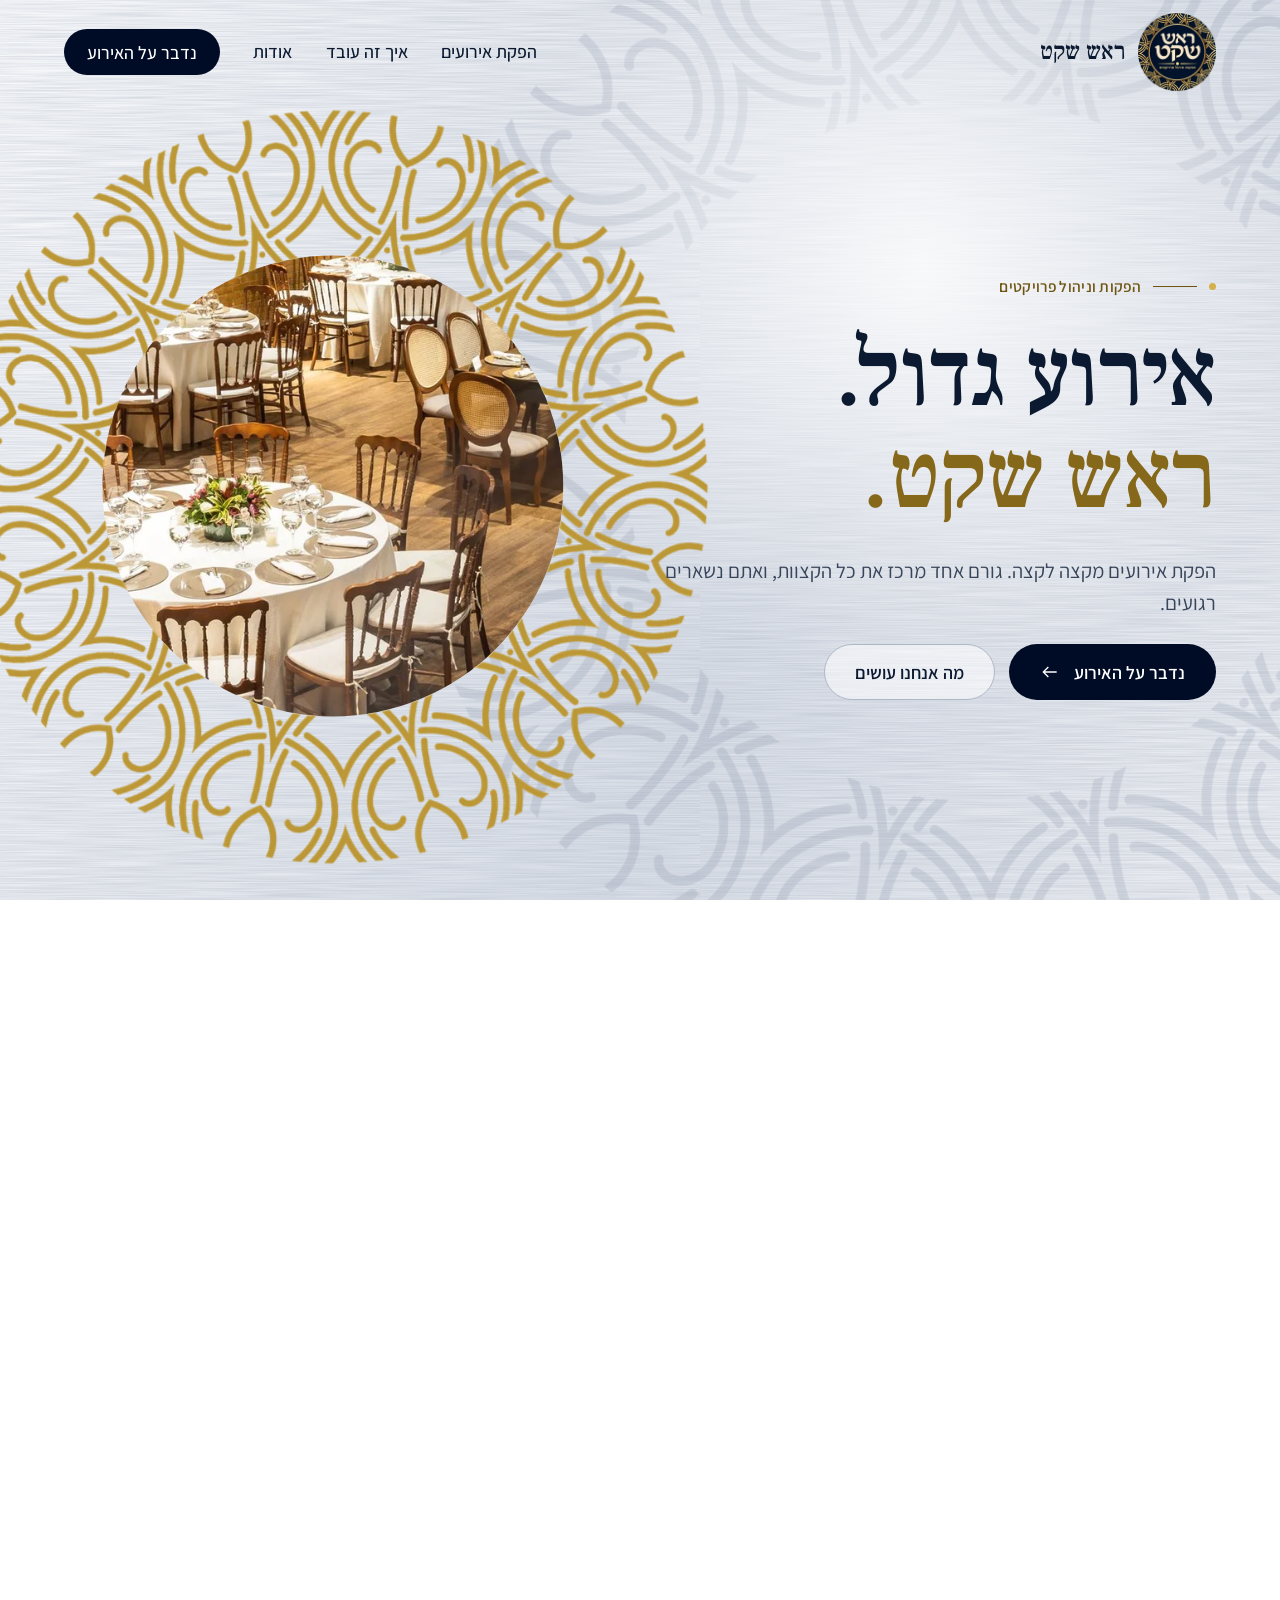
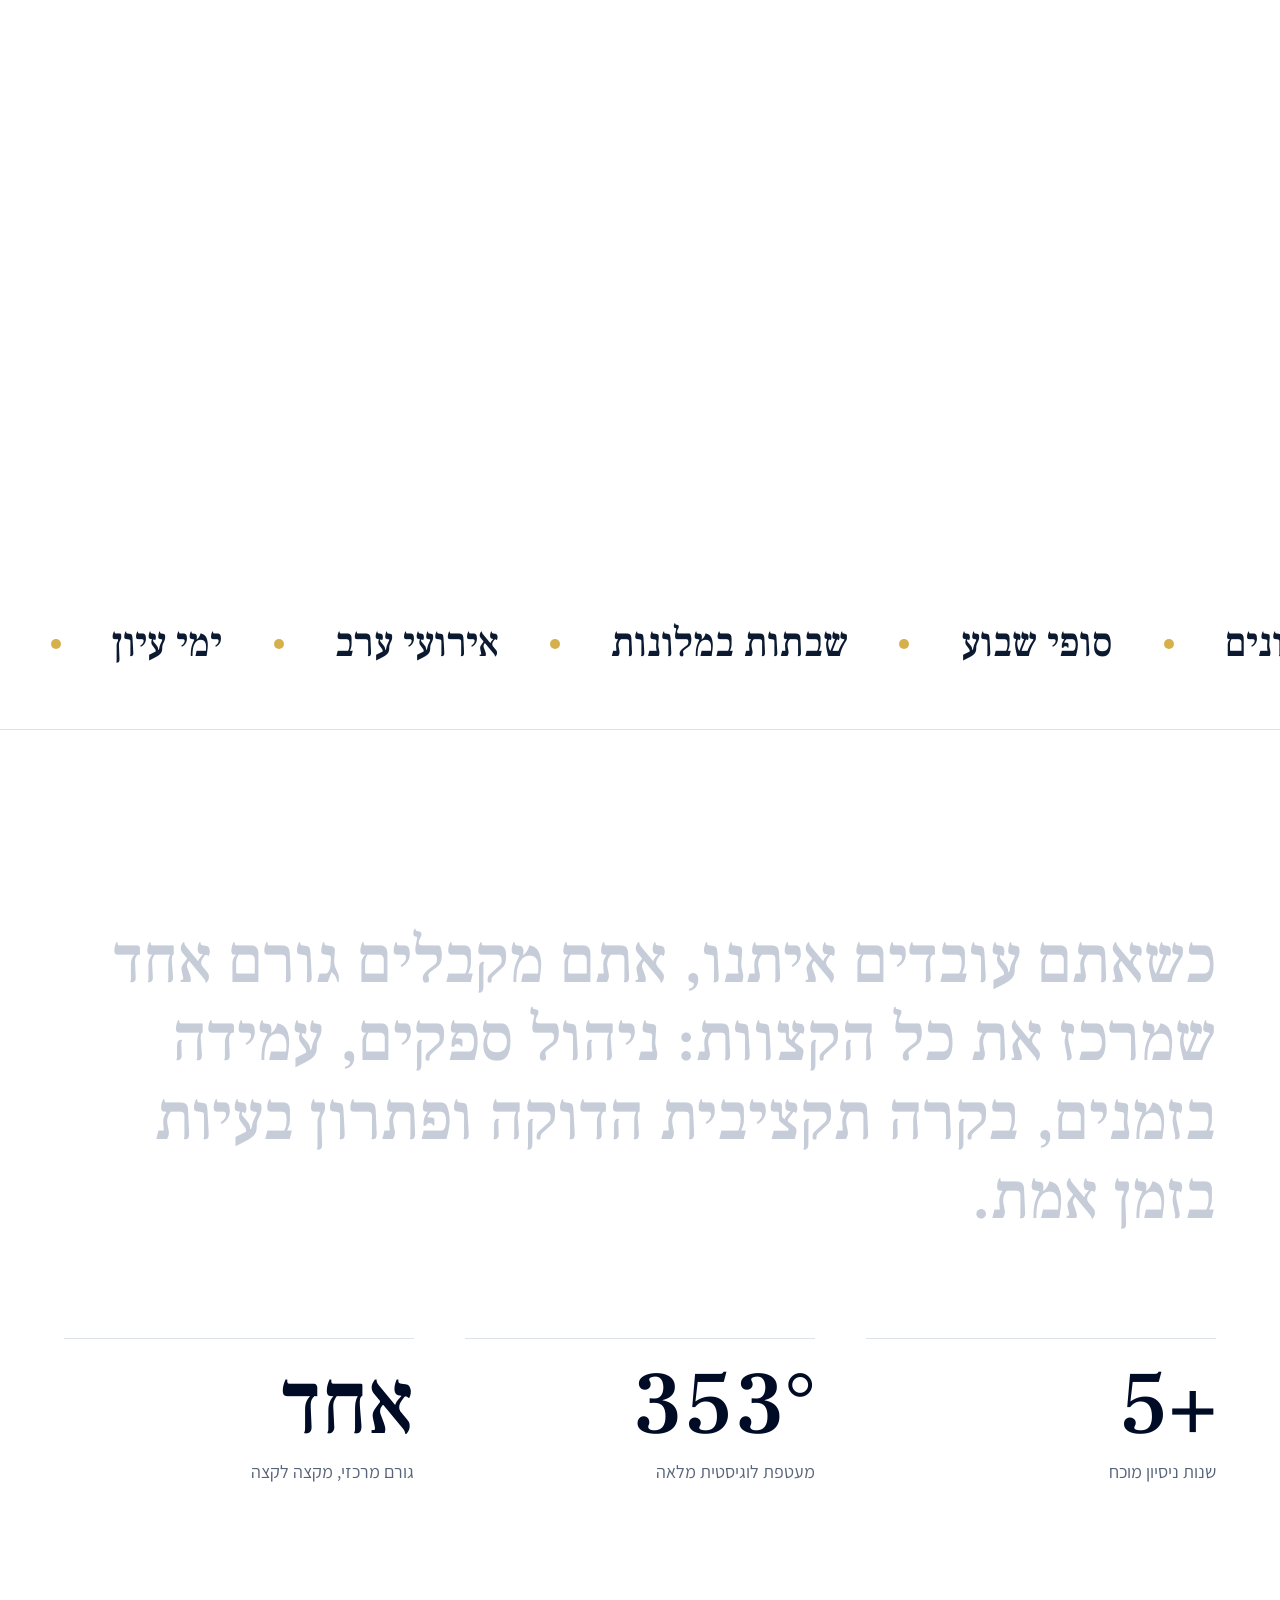
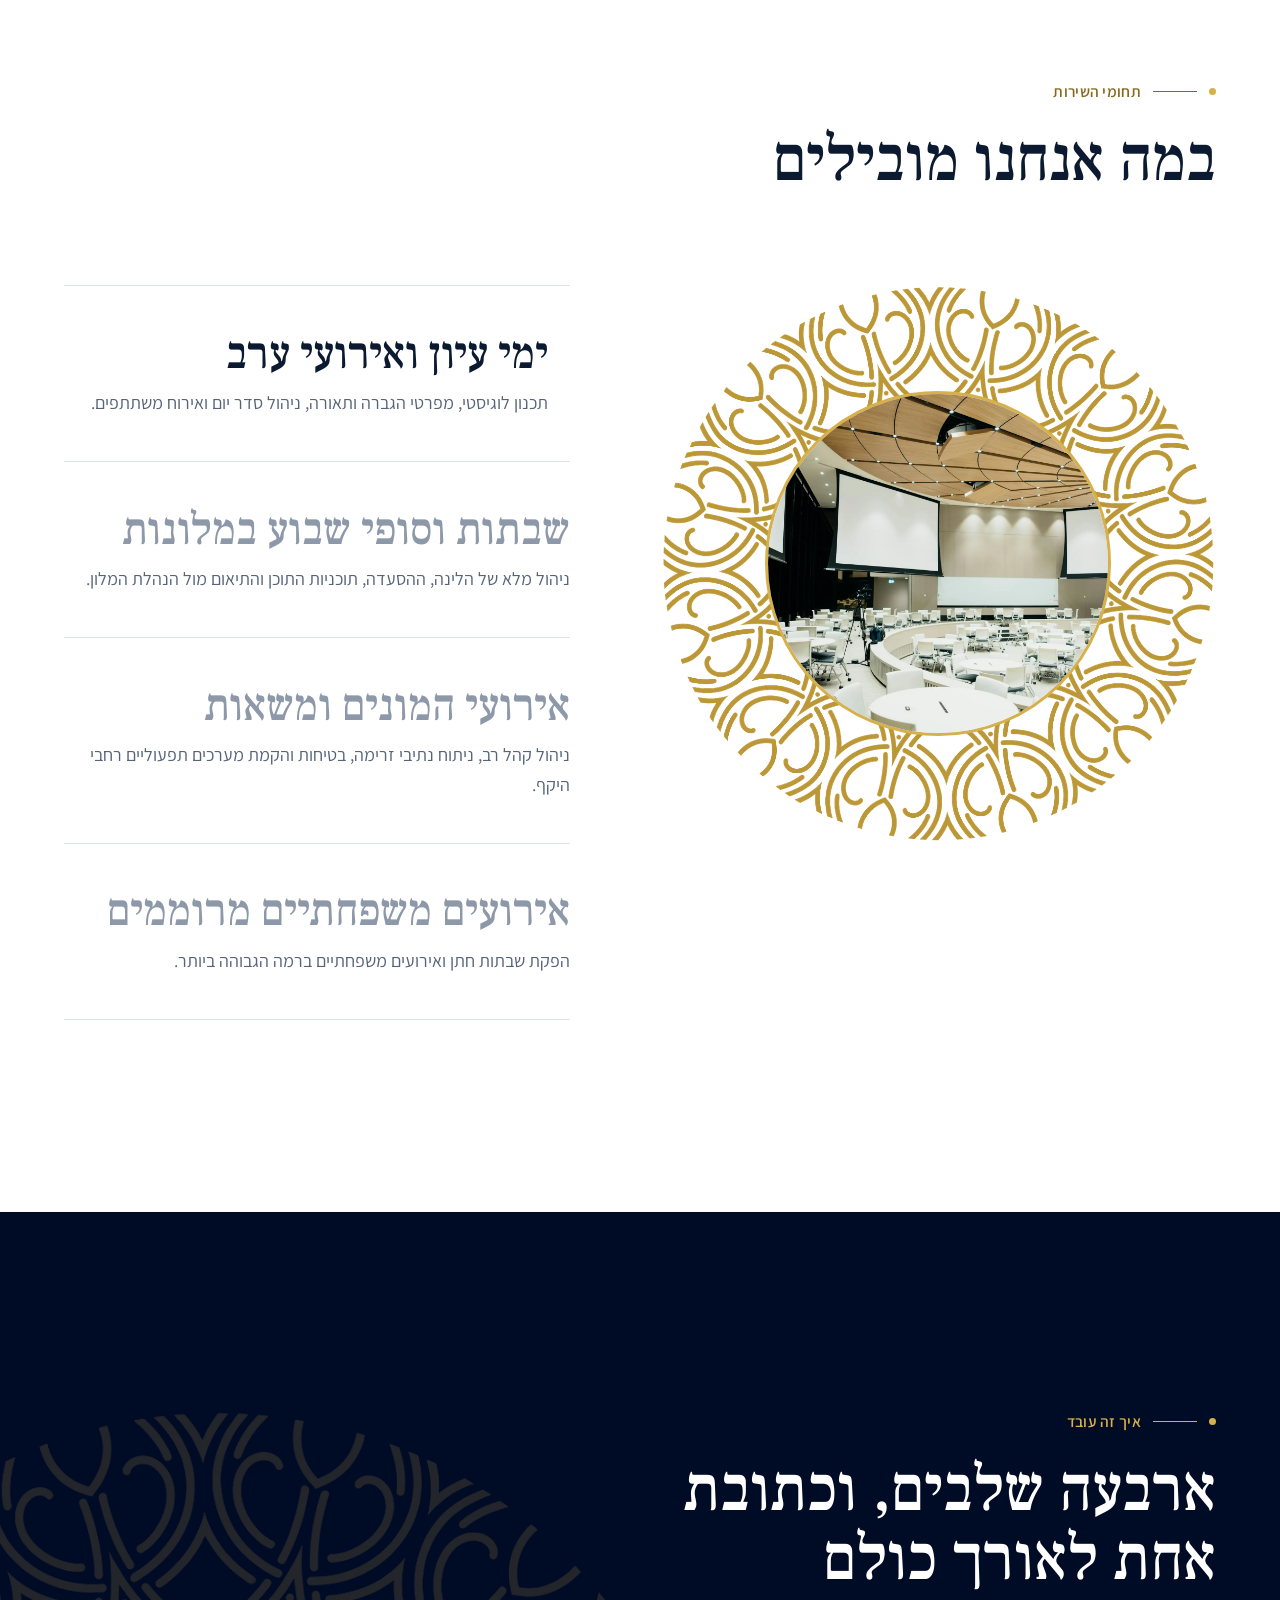
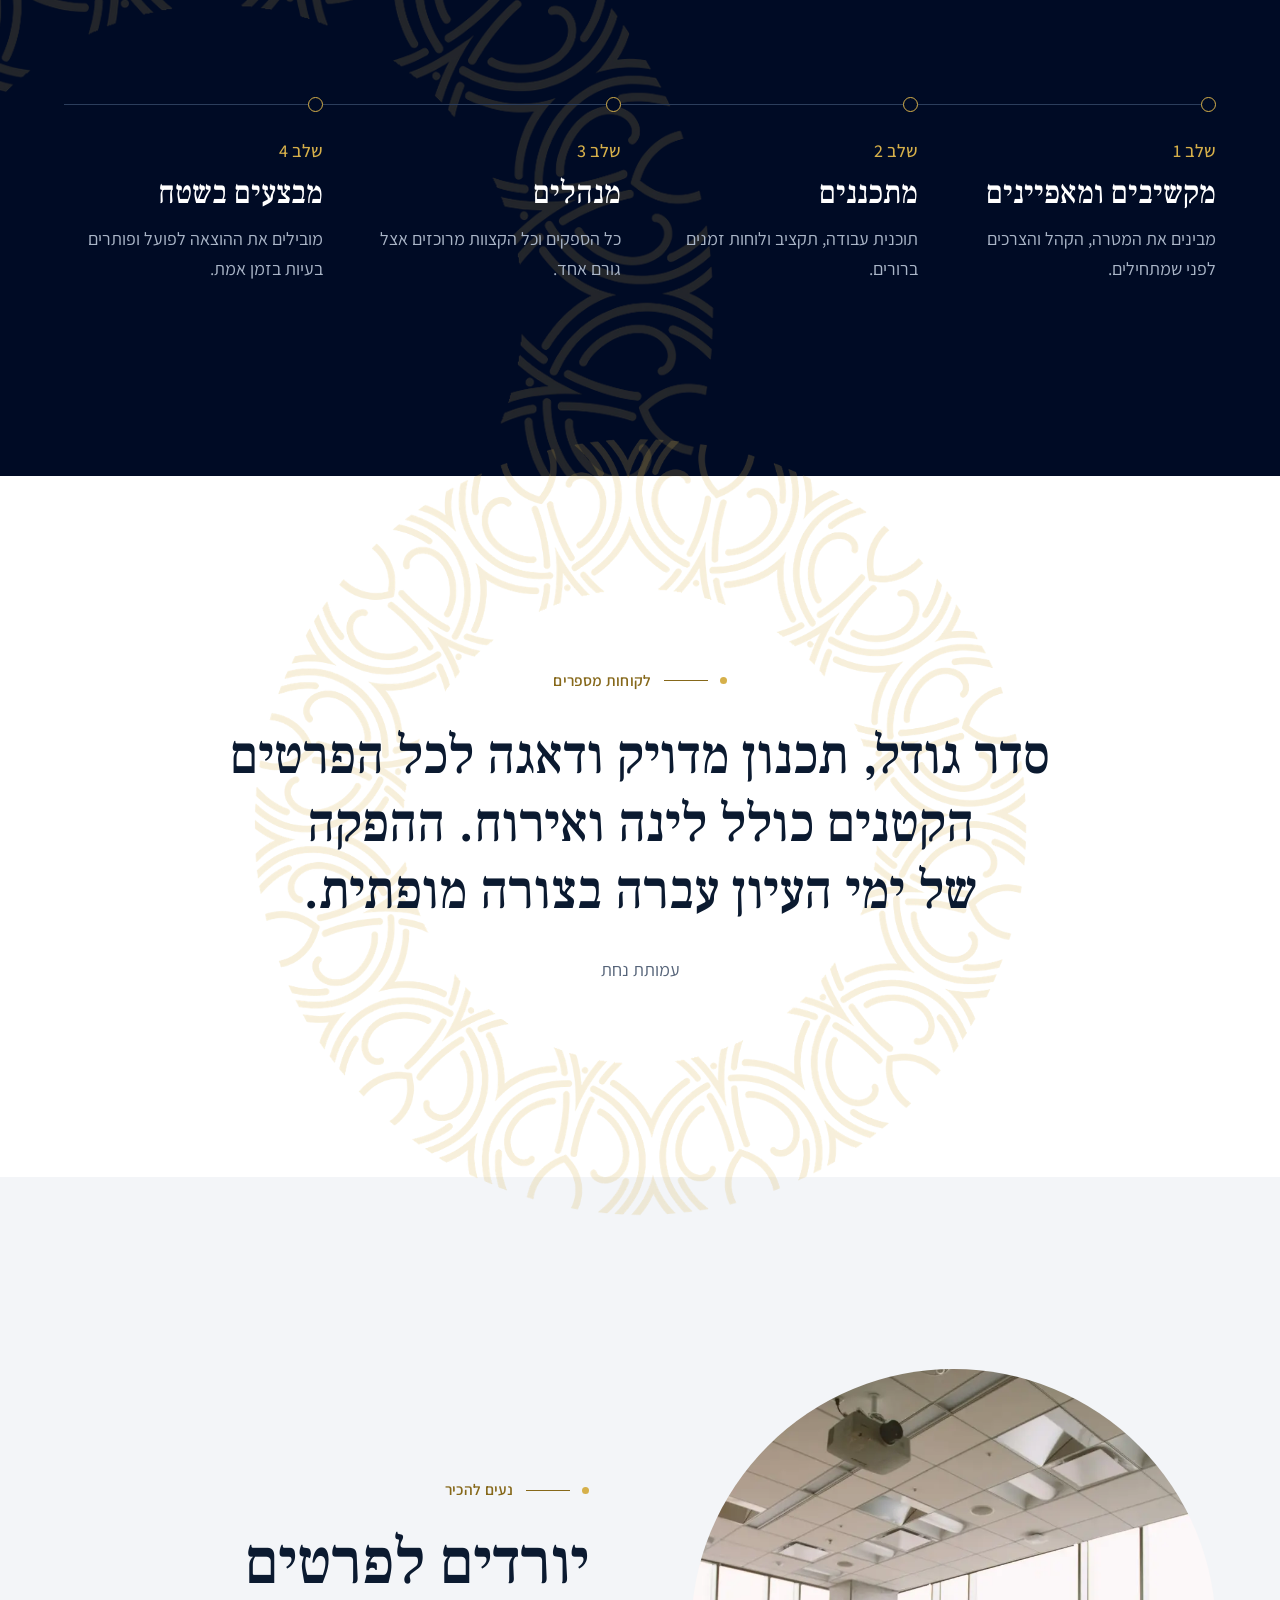
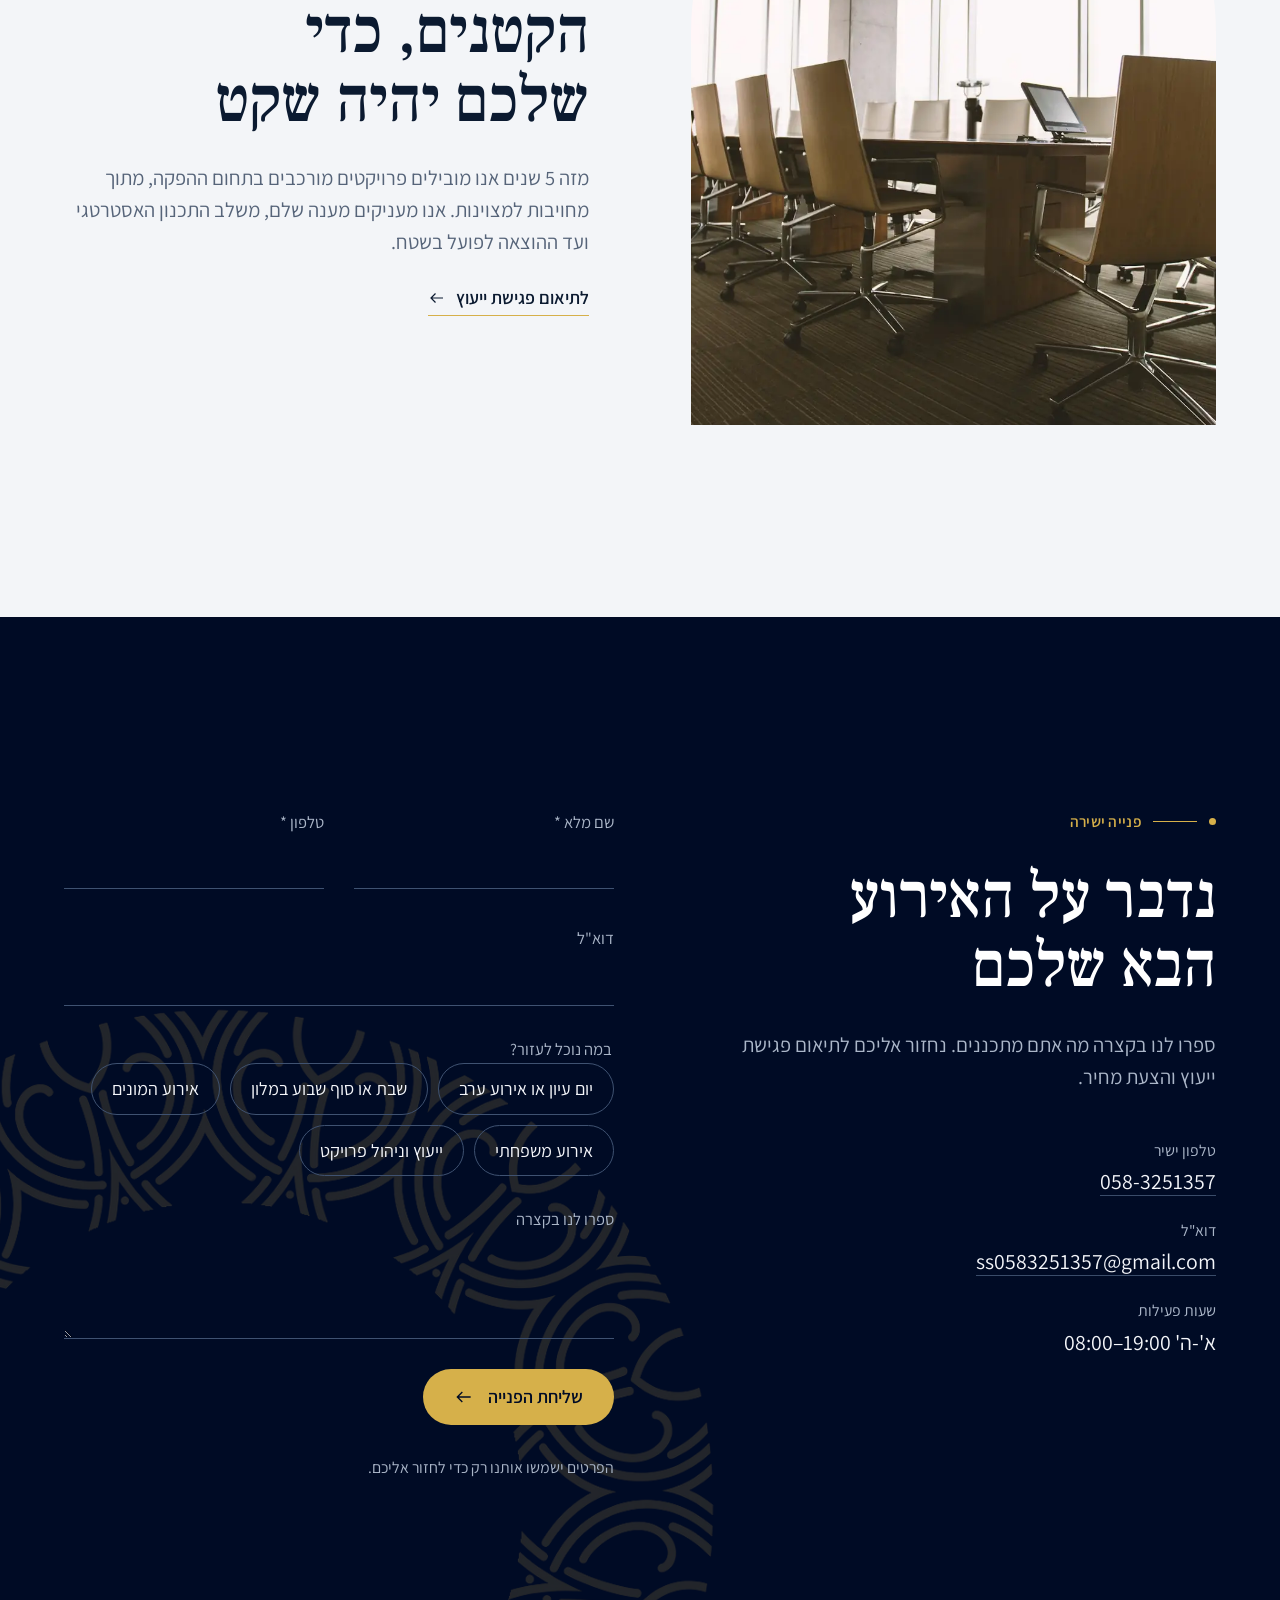
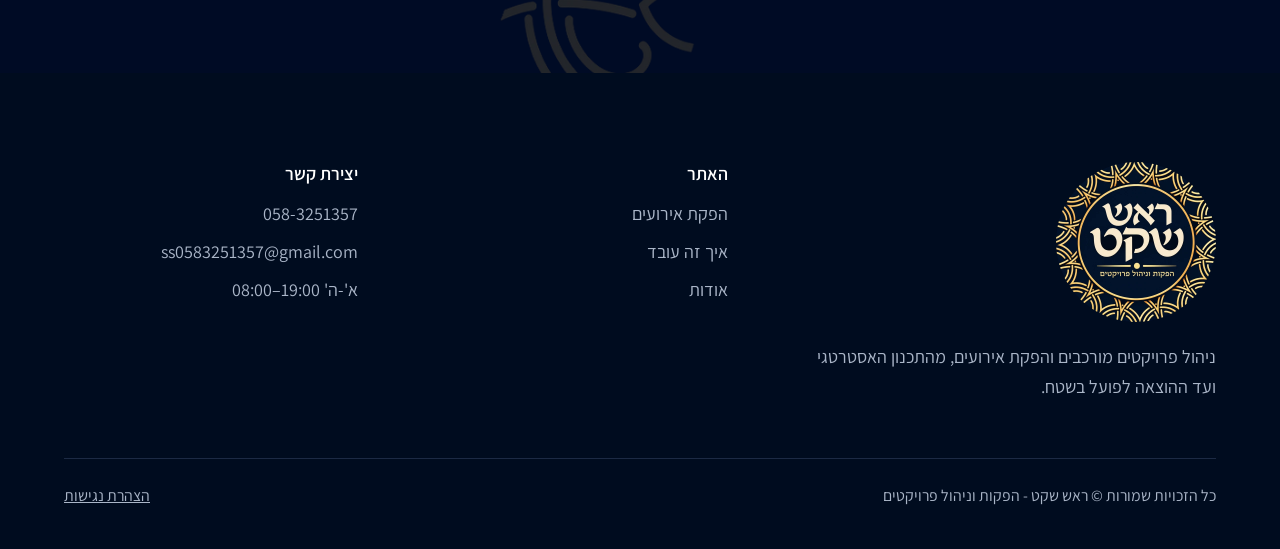
==== commit a4a08cf5: "Stop the gold ring from rotating anywhere on the site Co-Authored-By: Claude Opus 5.5 <noreply@anthr" ====
--- a/index.html
+++ b/index.html
@@ -17,7 +17,7 @@
 <link rel="preconnect" href="https://fonts.googleapis.com">
 <link rel="preconnect" href="https://fonts.gstatic.com" crossorigin>
 <link rel="stylesheet" href="https://fonts.googleapis.com/css2?family=Assistant:wght@400;500;600&family=Frank+Ruhl+Libre:wght@500&display=swap">
-<link rel="stylesheet" href="assets/style.css?v=24">
+<link rel="stylesheet" href="assets/style.css?v=25">
 <script type="application/ld+json">{"@context":"https://schema.org","@type":"ProfessionalService","name":"ראש שקט - הפקות וניהול פרויקטים","telephone":"+972-58-325-1357","email":"ss0583251357@gmail.com","openingHours":"Su-Th 08:00-19:00","areaServed":"IL"}</script>
 </head>
 <body>
@@ -43,7 +43,7 @@
     <div class="silver-orn" aria-hidden="true"></div>
     <div class="hero-media" aria-hidden="true"><img src="assets/images/hero-hall-open.webp" alt="" width="1920" height="1280" fetchpriority="high"></div>
     <div class="hero-shade" aria-hidden="true"></div>
-    <div class="hero-ring" aria-hidden="true"><div class="spin"><img src="assets/ornament.webp" alt="" width="1100" height="1100"><div class="glint"></div></div></div>
+    <div class="hero-ring" aria-hidden="true"><div class="spin"><img src="assets/ornament.webp" alt="" width="1100" height="1100"></div></div>
     <div class="hero-copy">
       <div class="wrap">
         <div class="in">
@@ -100,7 +100,7 @@
 </section>
 
 <section class="section navy on-navy" id="process">
-  <div class="deco" aria-hidden="true" data-scroll-rot><img src="assets/ornament.webp" alt="" width="1100" height="1100" loading="lazy"></div>
+  <div class="deco" aria-hidden="true"><img src="assets/ornament.webp" alt="" width="1100" height="1100" loading="lazy"></div>
   <div class="wrap" style="position:relative;z-index:1">
     <span class="mark">איך זה עובד</span>
     <h2 class="h-l" style="margin-top:22px;max-width:14em">ארבעה שלבים, וכתובת אחת לאורך כולם</h2>
@@ -226,6 +226,6 @@
   <a class="btn btn-line" href="tel:0583251357">חיוג</a>
   <a class="btn btn-solid" href="#contact">השארת פרטים</a>
 </div>
-<script src="assets/main.js?v=24"></script>
+<script src="assets/main.js?v=25"></script>
 </body>
 </html>
--- a/assets/style.css
+++ b/assets/style.css
@@ -108,10 +108,8 @@
 .hero-media img { width: 100%; height: 100%; object-fit: cover; transform: translateY(var(--hy, 0)) scale(var(--zoom, 1.18)); filter: brightness(var(--lift, 1)); }
 .hero-shade { position: absolute; inset: 0; background: linear-gradient(to top, rgba(0, 11, 37, .62) 0%, rgba(0, 11, 37, .38) 24%, transparent 44%); opacity: var(--shade, 0); }
 .hero-ring { position: absolute; left: 0; top: 0; width: var(--ring, 66vh); aspect-ratio: 1; transform: translate(var(--rx, 0), var(--ry, 0)) translate(-50%, -50%) scale(var(--rs, 1)) rotate(var(--rot, 0deg)); opacity: var(--ro, 1); pointer-events: none; will-change: transform; }
-.spin { position: absolute; inset: 0; animation: spin 120s linear infinite; }
+.spin { position: absolute; inset: 0; }
 .hero-ring img { width: 100%; height: 100%; filter: brightness(.86) saturate(1.1); }
-/* A band of light travels around the gold ornament */
-.glint { position: absolute; inset: 0; background: conic-gradient(from var(--glint, 0deg), transparent 0 70%, #fff6cf 84%, transparent 94%); -webkit-mask: url(ornament.webp) center / 100% 100% no-repeat; mask: url(ornament.webp) center / 100% 100% no-repeat; animation: glint 7s linear infinite; }
 .hero-copy { position: relative; z-index: 2; padding-top: 74px; width: 100%; opacity: var(--co, 1); transform: translateY(var(--cy, 0)); }
 .hero .lead, .page-hero .lead { color: #38455a; }
 .hero .btn-line { background: rgba(255, 255, 255, .55); border-color: #aeb7c5; }
@@ -123,8 +121,6 @@
 .hero-after { position: absolute; z-index: 3; inset: auto 0 12vh; color: #fff; opacity: var(--ao, 0); transform: translateY(var(--ay, 30px)); pointer-events: none; }
 .hero-after p { font: 500 clamp(32px, 5vw, 84px)/1.12 var(--display); max-width: 16em; text-wrap: balance; text-shadow: 0 2px 18px rgba(0, 11, 37, .75); }
 
-@property --glint { syntax: "<angle>"; inherits: false; initial-value: 0deg; }
-@keyframes glint { to { --glint: 360deg; } }
 @keyframes sheen { from { background-position: 0% 30%; } to { background-position: 100% 70%; } }
 @keyframes spin { to { transform: rotate(-360deg); } }
 @keyframes rise { from { transform: translateY(26px); } to { transform: none; } }
@@ -133,7 +129,7 @@
 .page-hero { padding-block: clamp(150px, 19vw, 260px) clamp(60px, 8vw, 110px); position: relative; overflow: hidden; }
 .page-hero .in { display: grid; gap: 28px; justify-items: start; position: relative; z-index: 1; max-width: 1000px; }
 .page-hero .deco { position: absolute; left: -12vw; top: 50%; width: min(62vw, 760px); translate: 0 -50%; opacity: .55; }
-.deco img { width: 100%; animation: spin 140s linear infinite; }
+.deco img { width: 100%; }
 .bleed { width: 100%; height: clamp(320px, 62vw, 860px); overflow: hidden; }
 .bleed img { width: 100%; height: 118%; object-fit: cover; transform: translateY(var(--py, 0)); }
 
@@ -173,7 +169,7 @@
 .svc-view { position: sticky; top: 14vh; min-width: 0; }
 .orb { position: relative; width: min(100%, 68vh); aspect-ratio: 1; margin-inline: auto; }
 .orb-ring { position: absolute; inset: 0; }
-.orb-ring img { width: 100%; animation: spin 100s linear infinite; filter: brightness(.86) saturate(1.1); }
+.orb-ring img { width: 100%; filter: brightness(.86) saturate(1.1); }
 .orb-photos { position: absolute; inset: 19.5%; border-radius: 50%; overflow: hidden; box-shadow: 0 0 0 3px var(--gold); background: var(--mist); }
 .orb-photos img { position: absolute; inset: 0; width: 100%; height: 100%; object-fit: cover; opacity: 0; transform: scale(1.1); transition: opacity .7s, transform 1.4s var(--ease); }
 .orb-photos img.on { opacity: 1; transform: none; }
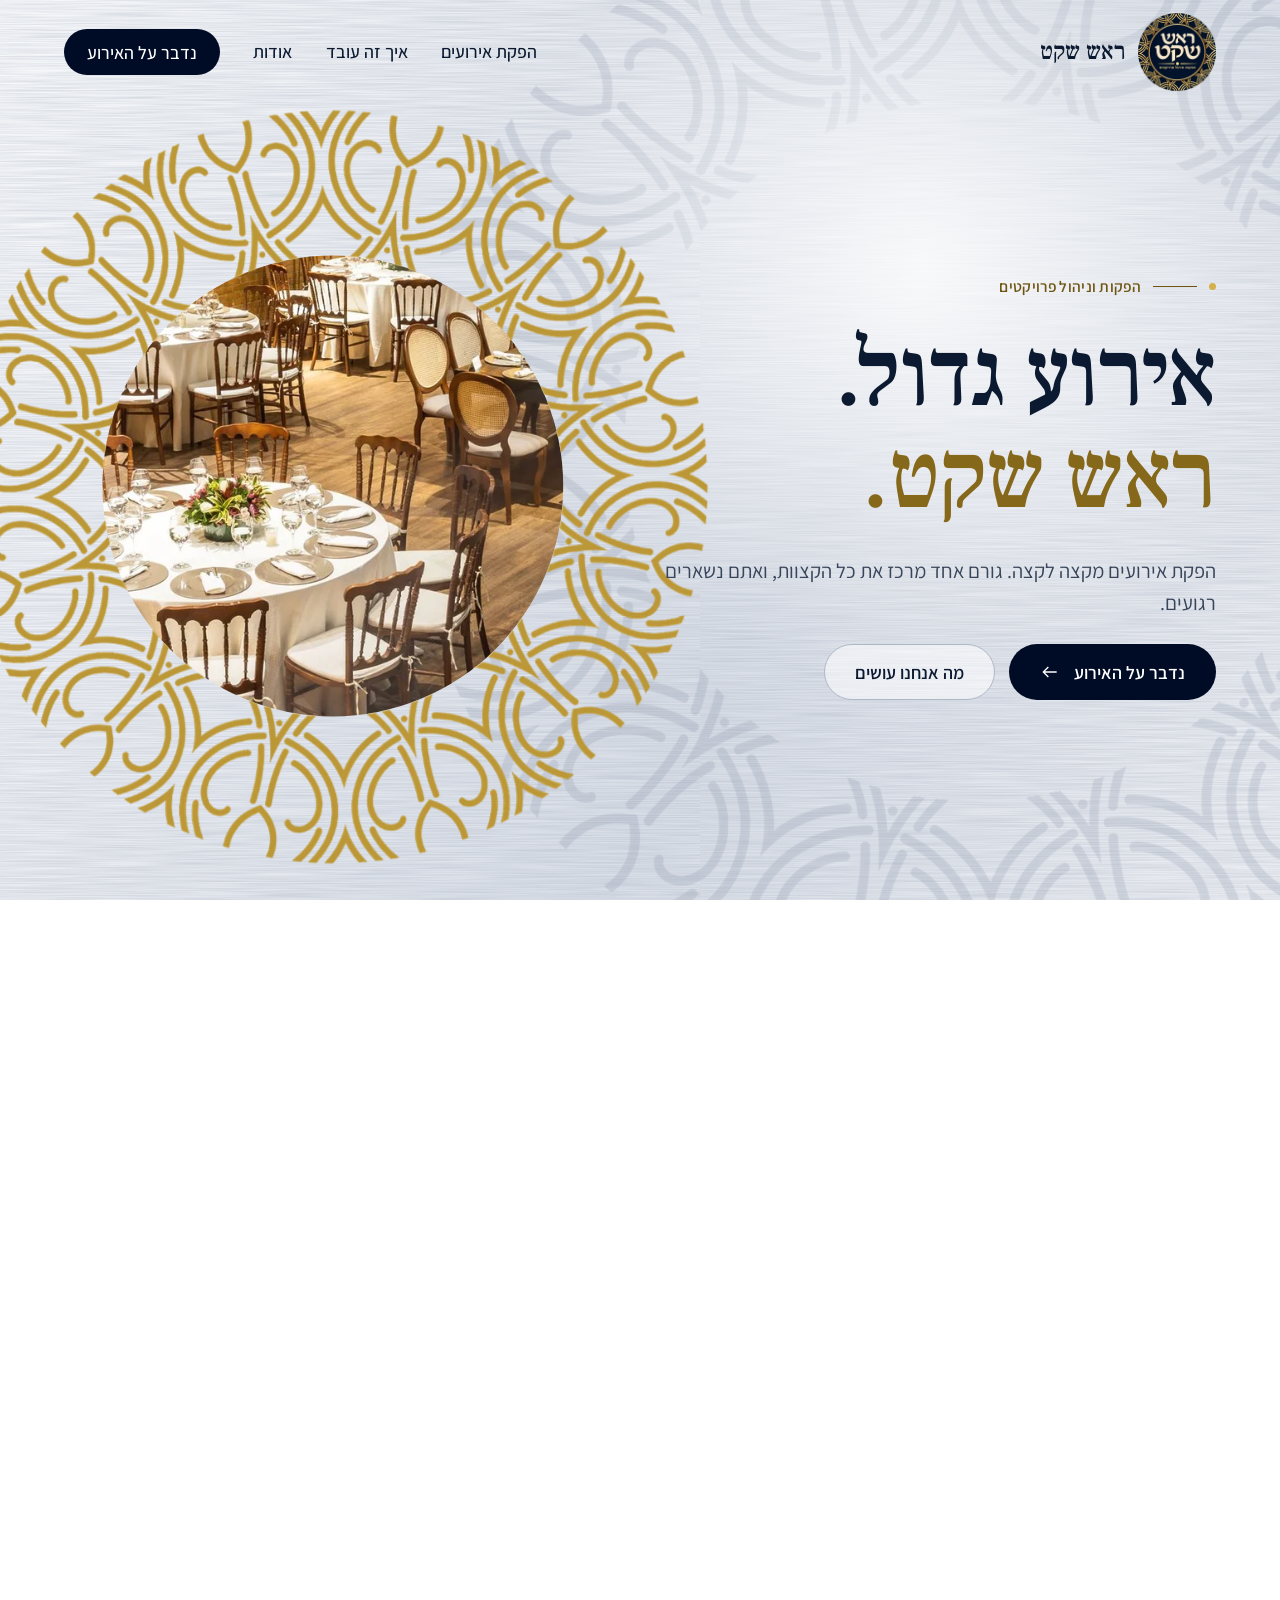
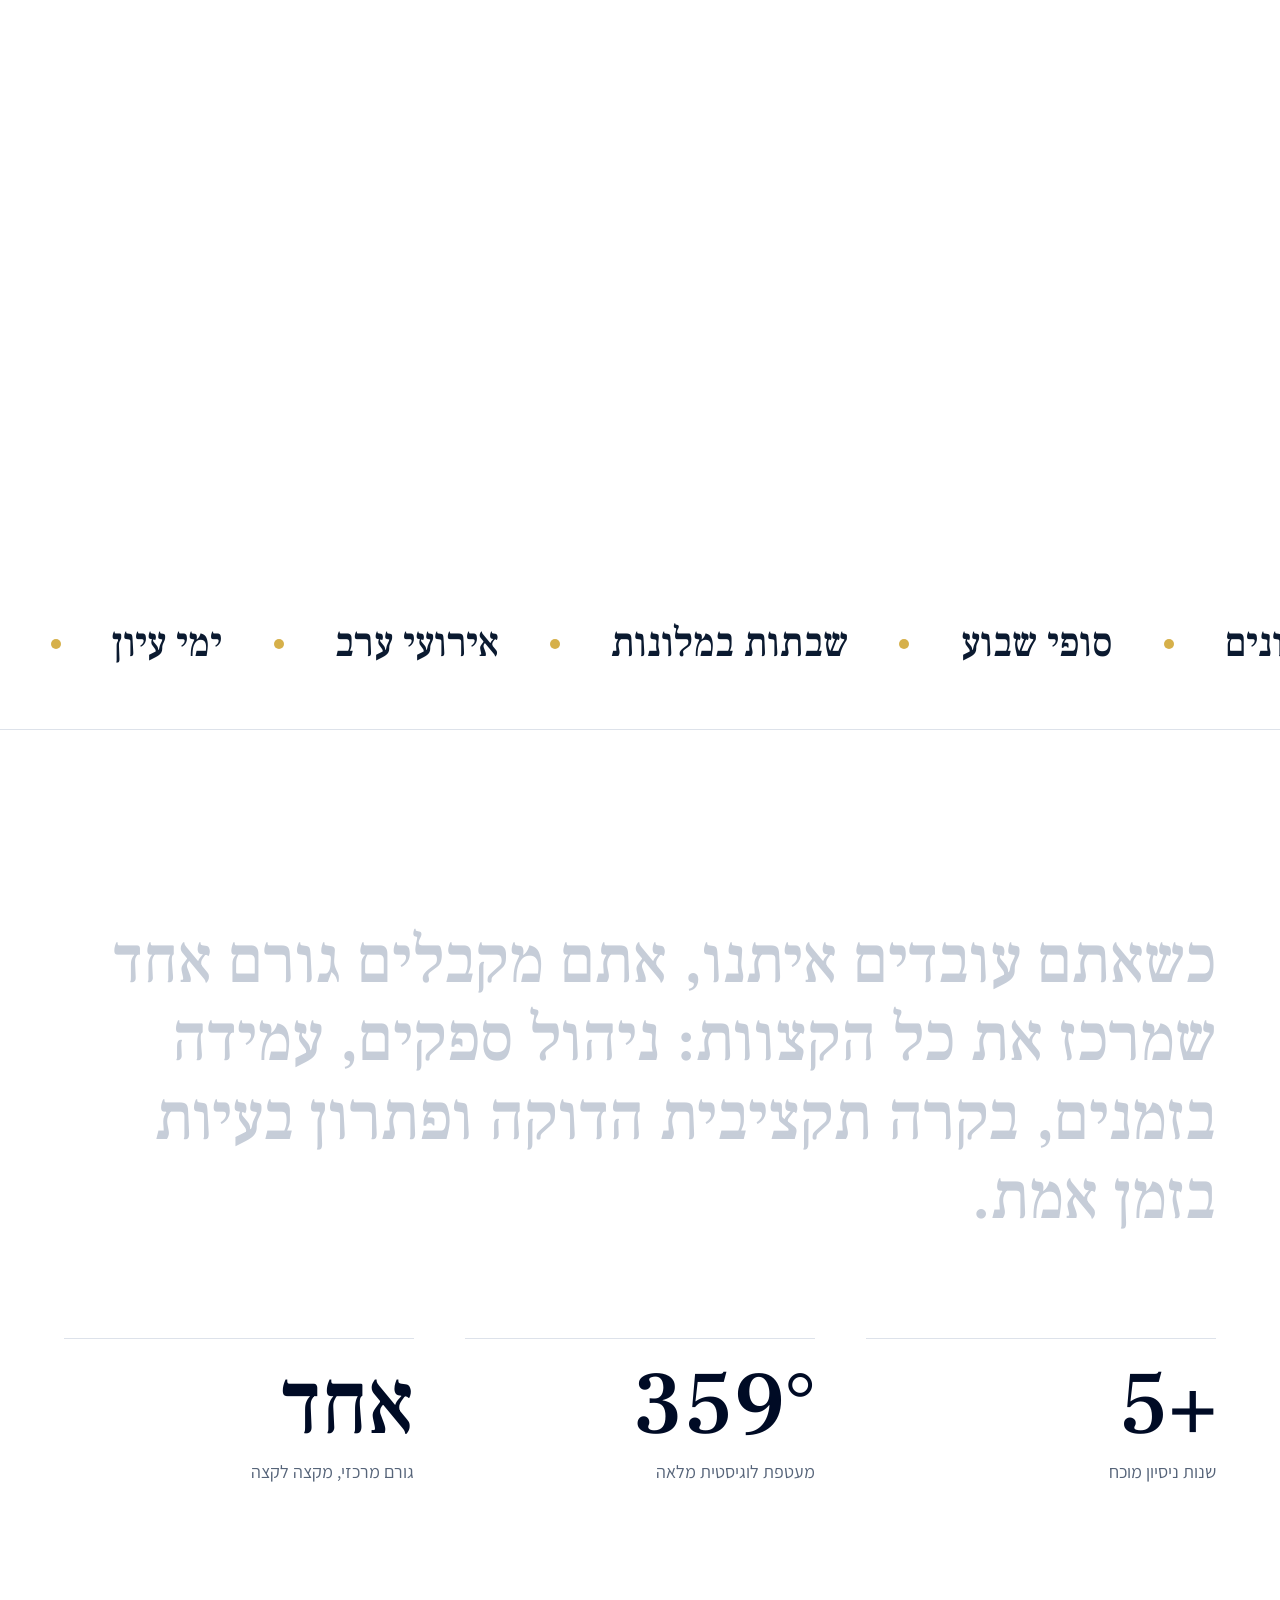
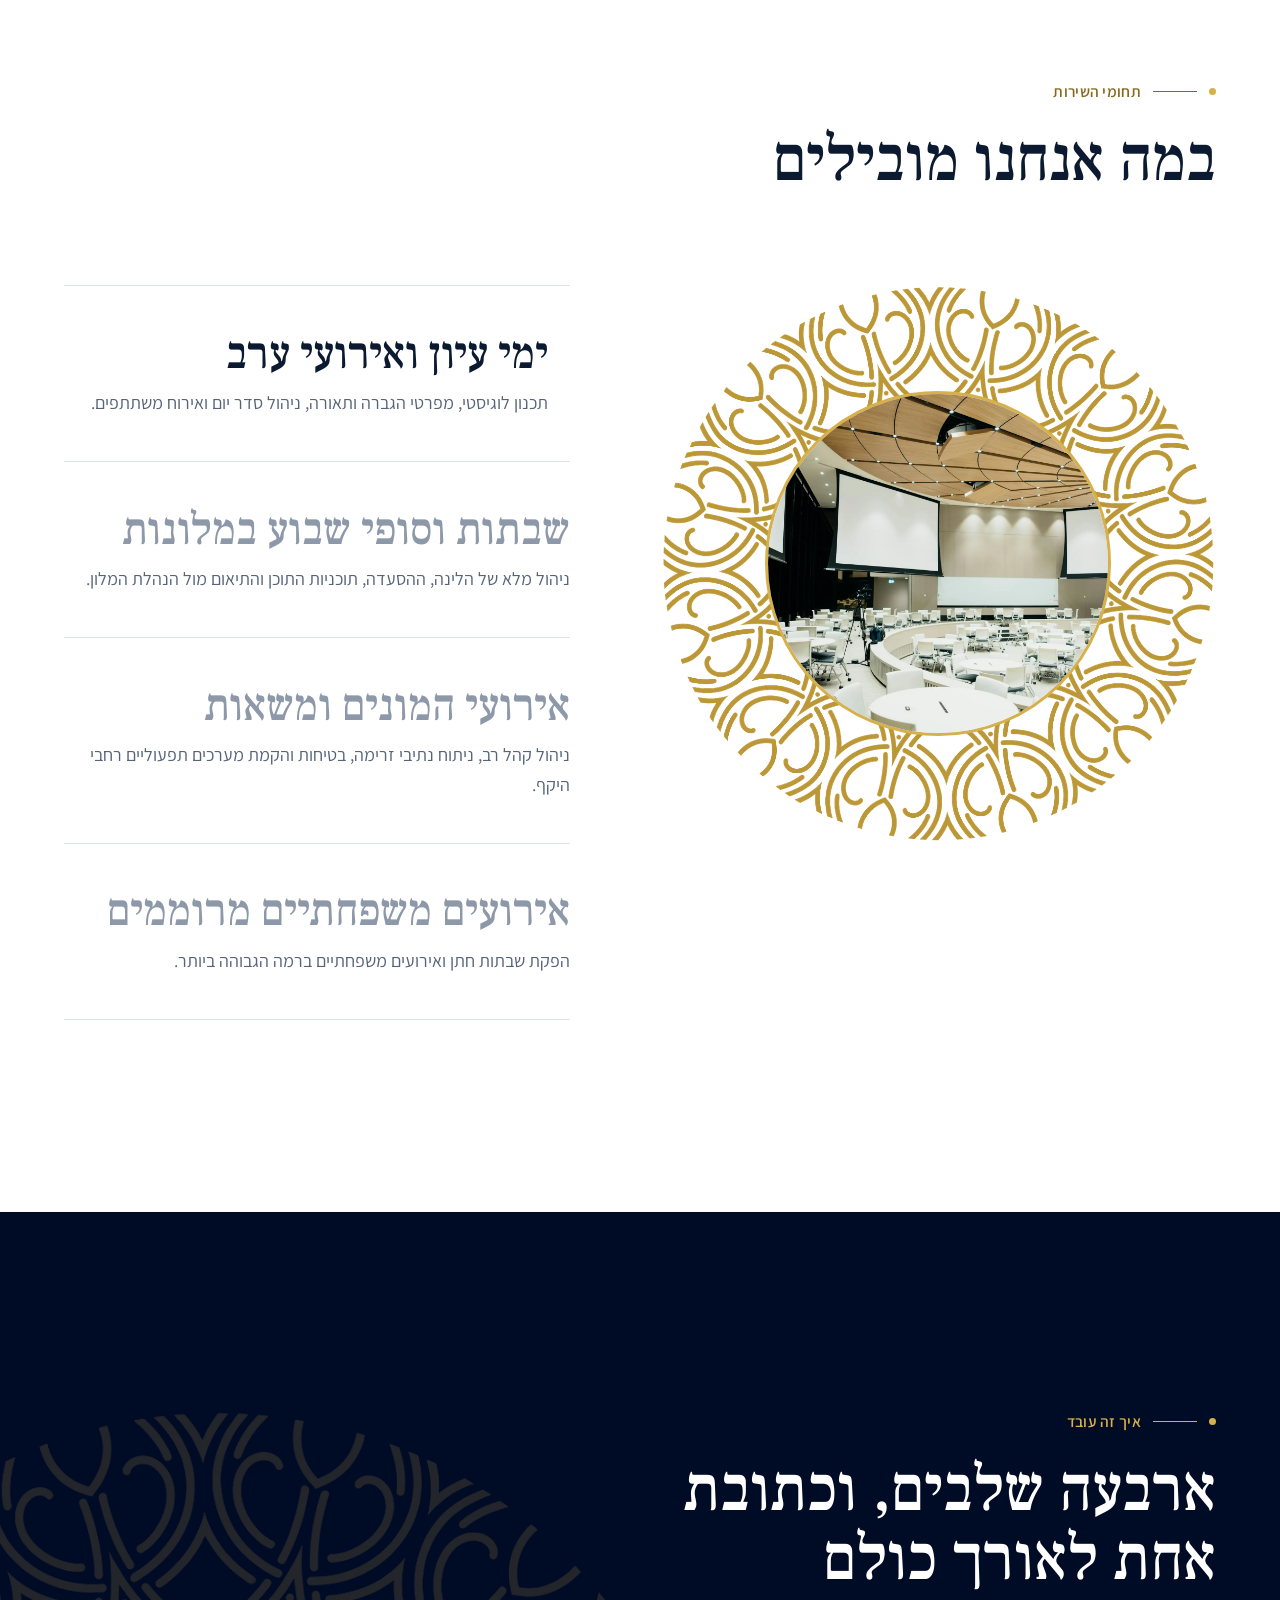
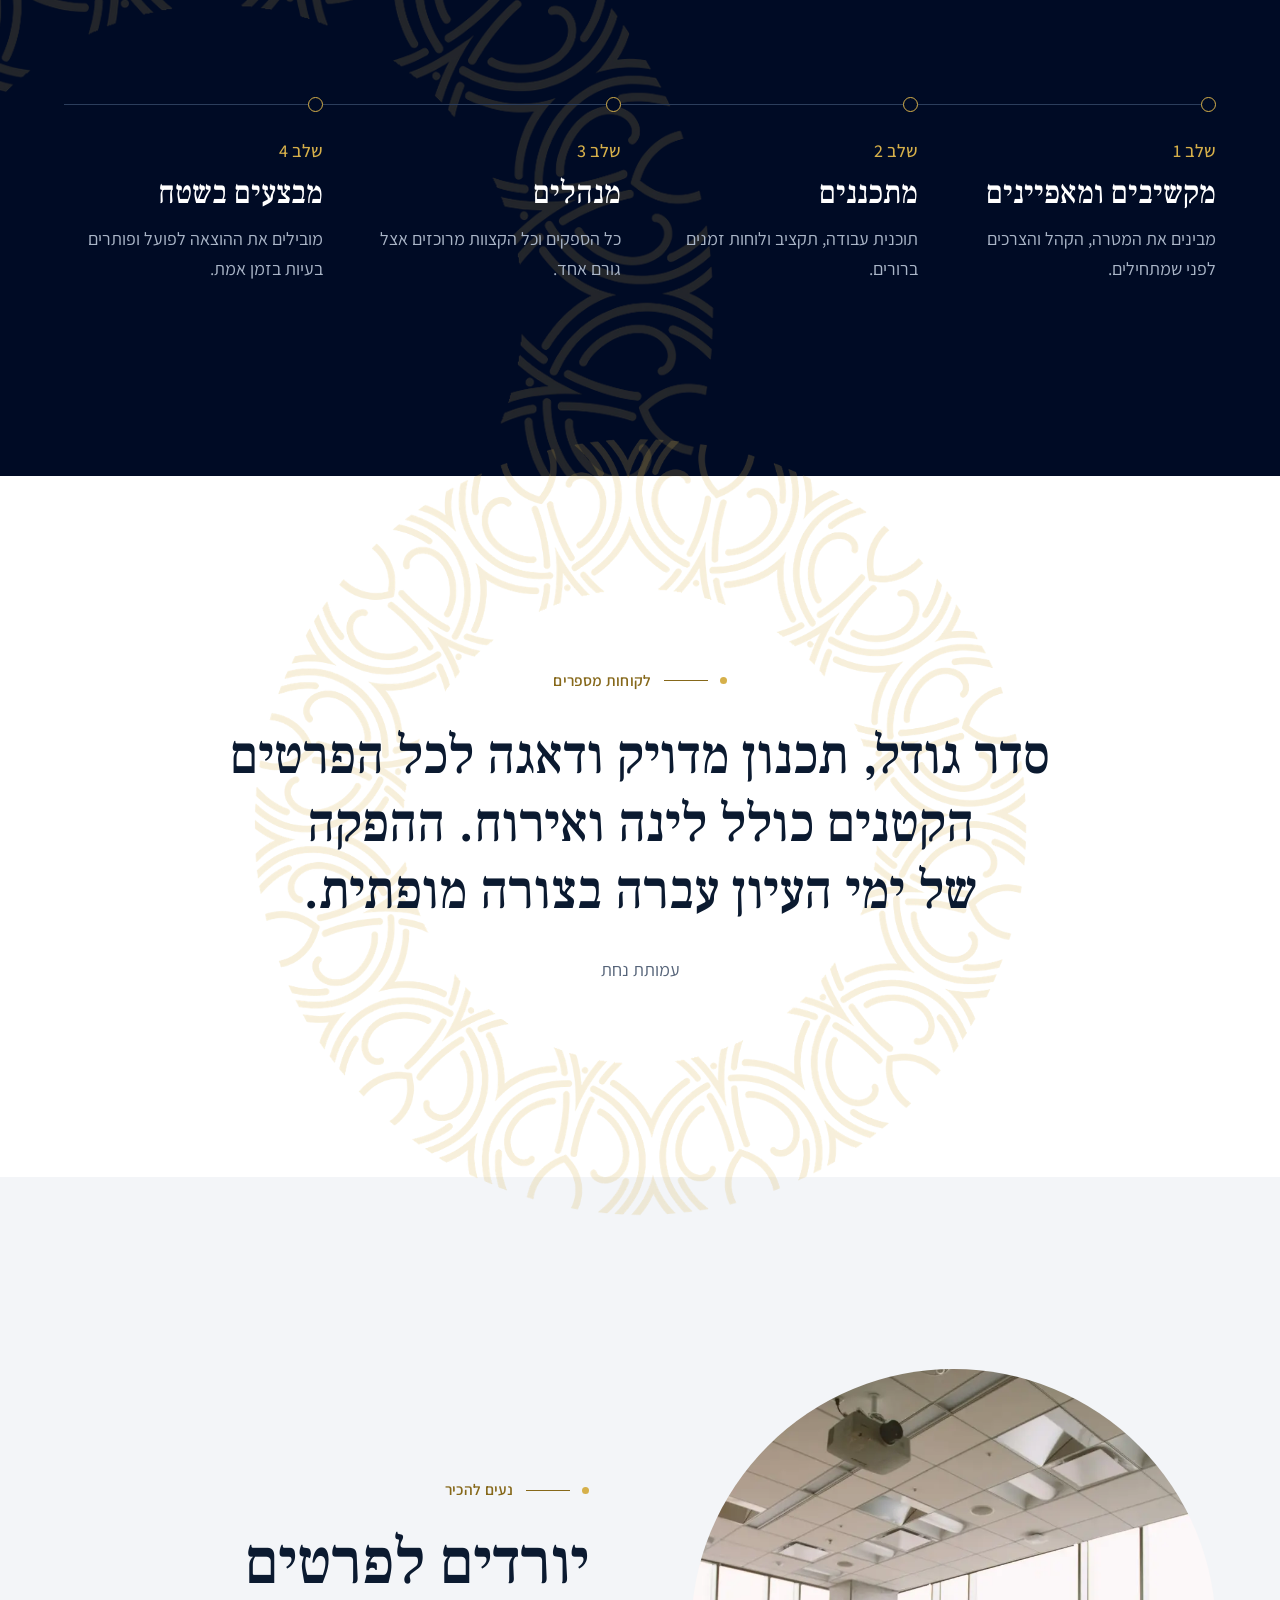
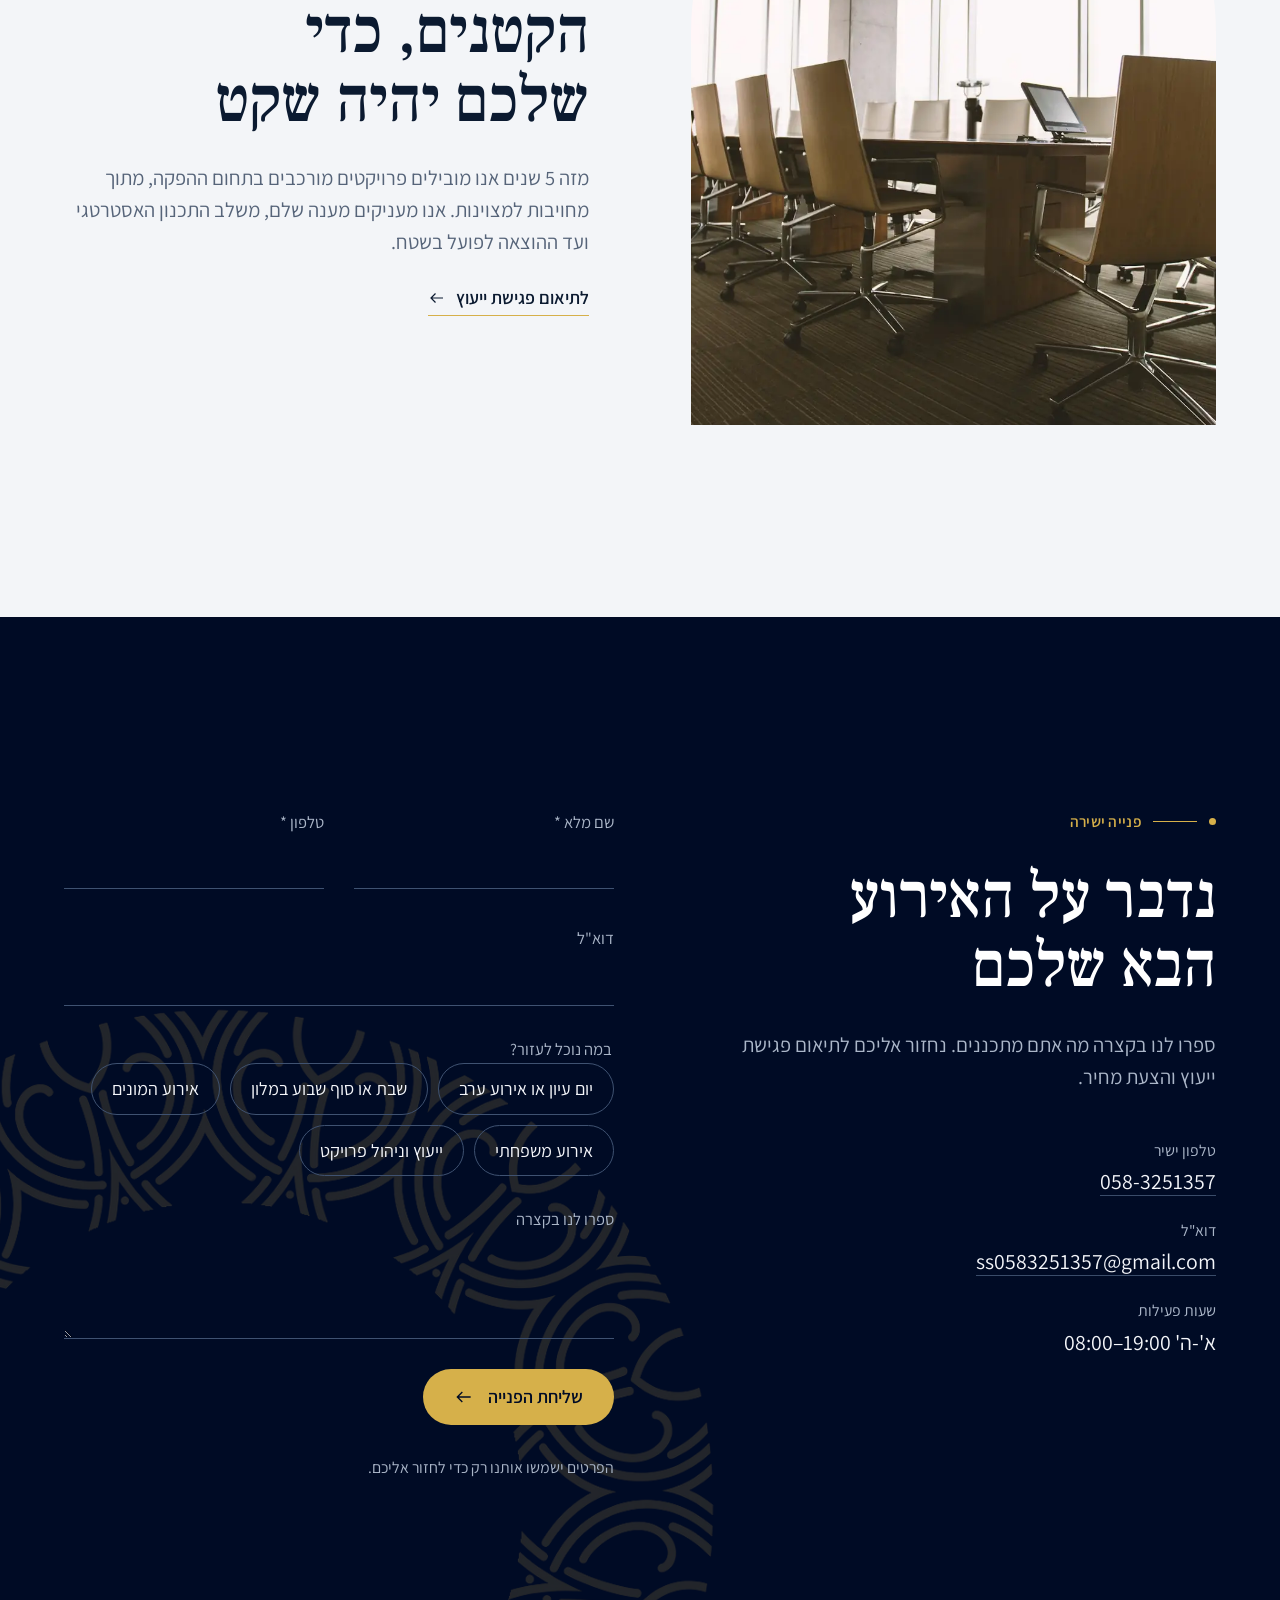
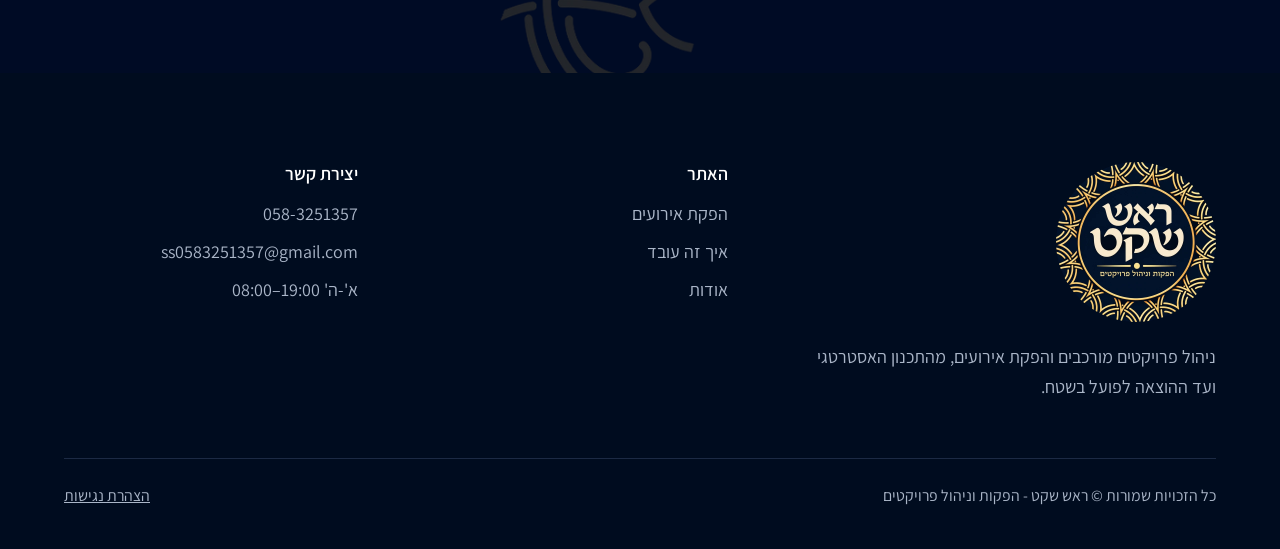
==== commit 0ed66330: "Stop the grey background ornament from rotating Co-Authored-By: Claude Opus 5.5 <noreply@anthropic.c" ====
--- a/index.html
+++ b/index.html
@@ -17,7 +17,7 @@
 <link rel="preconnect" href="https://fonts.googleapis.com">
 <link rel="preconnect" href="https://fonts.gstatic.com" crossorigin>
 <link rel="stylesheet" href="https://fonts.googleapis.com/css2?family=Assistant:wght@400;500;600&family=Frank+Ruhl+Libre:wght@500&display=swap">
-<link rel="stylesheet" href="assets/style.css?v=25">
+<link rel="stylesheet" href="assets/style.css?v=26">
 <script type="application/ld+json">{"@context":"https://schema.org","@type":"ProfessionalService","name":"ראש שקט - הפקות וניהול פרויקטים","telephone":"+972-58-325-1357","email":"ss0583251357@gmail.com","openingHours":"Su-Th 08:00-19:00","areaServed":"IL"}</script>
 </head>
 <body>
@@ -226,6 +226,6 @@
   <a class="btn btn-line" href="tel:0583251357">חיוג</a>
   <a class="btn btn-solid" href="#contact">השארת פרטים</a>
 </div>
-<script src="assets/main.js?v=25"></script>
+<script src="assets/main.js?v=26"></script>
 </body>
 </html>
--- a/assets/style.css
+++ b/assets/style.css
@@ -103,7 +103,7 @@
 .silver { background-color: var(--silver); isolation: isolate; }
 .silver::before { content: ""; position: absolute; inset: 0; z-index: -2; background: linear-gradient(118deg, #f8f9fb 0%, #d9dee7 22%, #f5f6f9 42%, #c9d0dc 62%, #f2f4f7 80%, #dde2ea 100%); background-size: 280% 280%; animation: sheen 22s ease-in-out infinite alternate; }
 .silver::after { content: ""; position: absolute; inset: 0; z-index: -1; background: radial-gradient(circle 46vmax at var(--mx, 72%) var(--my, 30%), rgba(255, 255, 255, .85), transparent 70%), var(--grain); background-size: auto, 700px 700px; }
-.silver-orn { position: absolute; z-index: -1; width: 128vmin; aspect-ratio: 1; right: -30vmin; top: 50%; translate: 0 -50%; background: #66748c; opacity: .17; -webkit-mask: url(ornament.webp) center / 100% 100% no-repeat; mask: url(ornament.webp) center / 100% 100% no-repeat; animation: spin 180s linear infinite reverse; pointer-events: none; }
+.silver-orn { position: absolute; z-index: -1; width: 128vmin; aspect-ratio: 1; right: -30vmin; top: 50%; translate: 0 -50%; background: #66748c; opacity: .17; -webkit-mask: url(ornament.webp) center / 100% 100% no-repeat; mask: url(ornament.webp) center / 100% 100% no-repeat; pointer-events: none; }
 .hero-media { position: absolute; inset: 0; clip-path: circle(var(--r, 26vh) at var(--x, 26%) var(--y, 54%)); }
 .hero-media img { width: 100%; height: 100%; object-fit: cover; transform: translateY(var(--hy, 0)) scale(var(--zoom, 1.18)); filter: brightness(var(--lift, 1)); }
 .hero-shade { position: absolute; inset: 0; background: linear-gradient(to top, rgba(0, 11, 37, .62) 0%, rgba(0, 11, 37, .38) 24%, transparent 44%); opacity: var(--shade, 0); }
@@ -122,7 +122,6 @@
 .hero-after p { font: 500 clamp(32px, 5vw, 84px)/1.12 var(--display); max-width: 16em; text-wrap: balance; text-shadow: 0 2px 18px rgba(0, 11, 37, .75); }
 
 @keyframes sheen { from { background-position: 0% 30%; } to { background-position: 100% 70%; } }
-@keyframes spin { to { transform: rotate(-360deg); } }
 @keyframes rise { from { transform: translateY(26px); } to { transform: none; } }
 
 /* Page hero for inner pages */
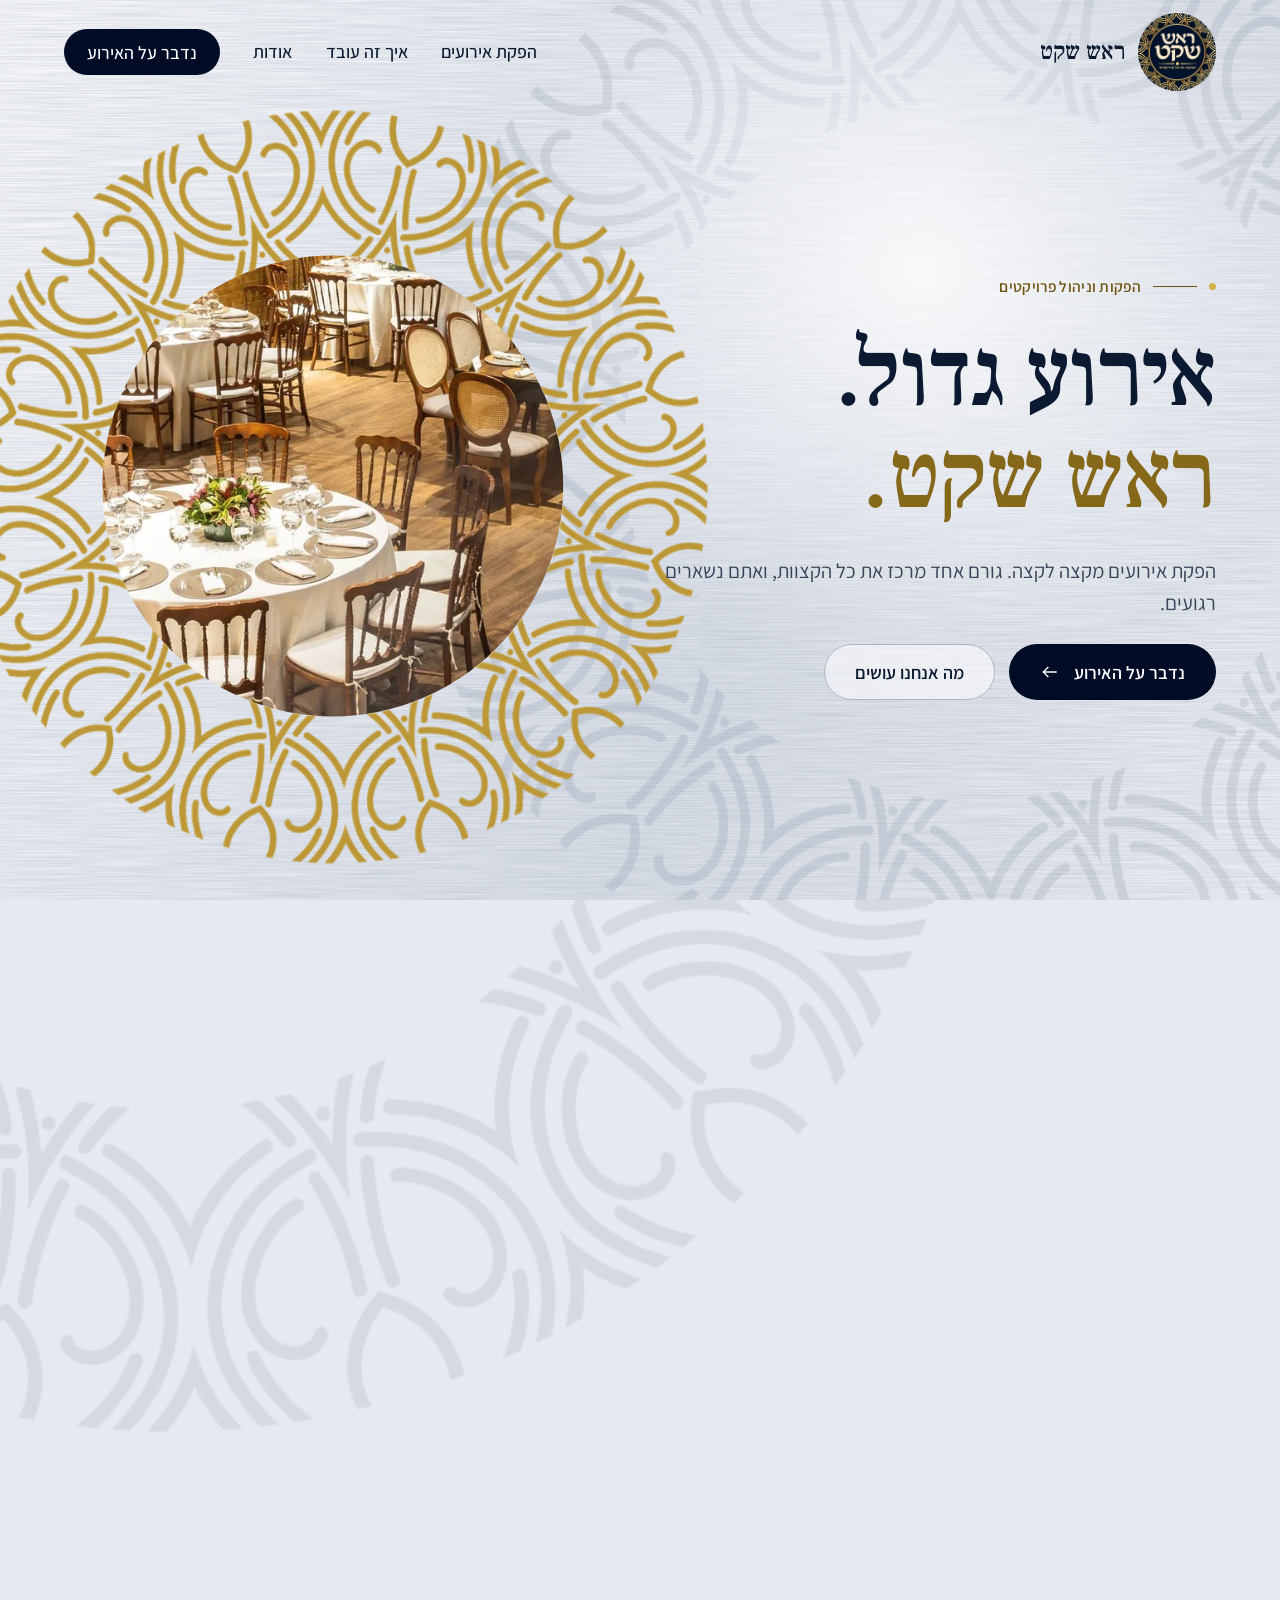
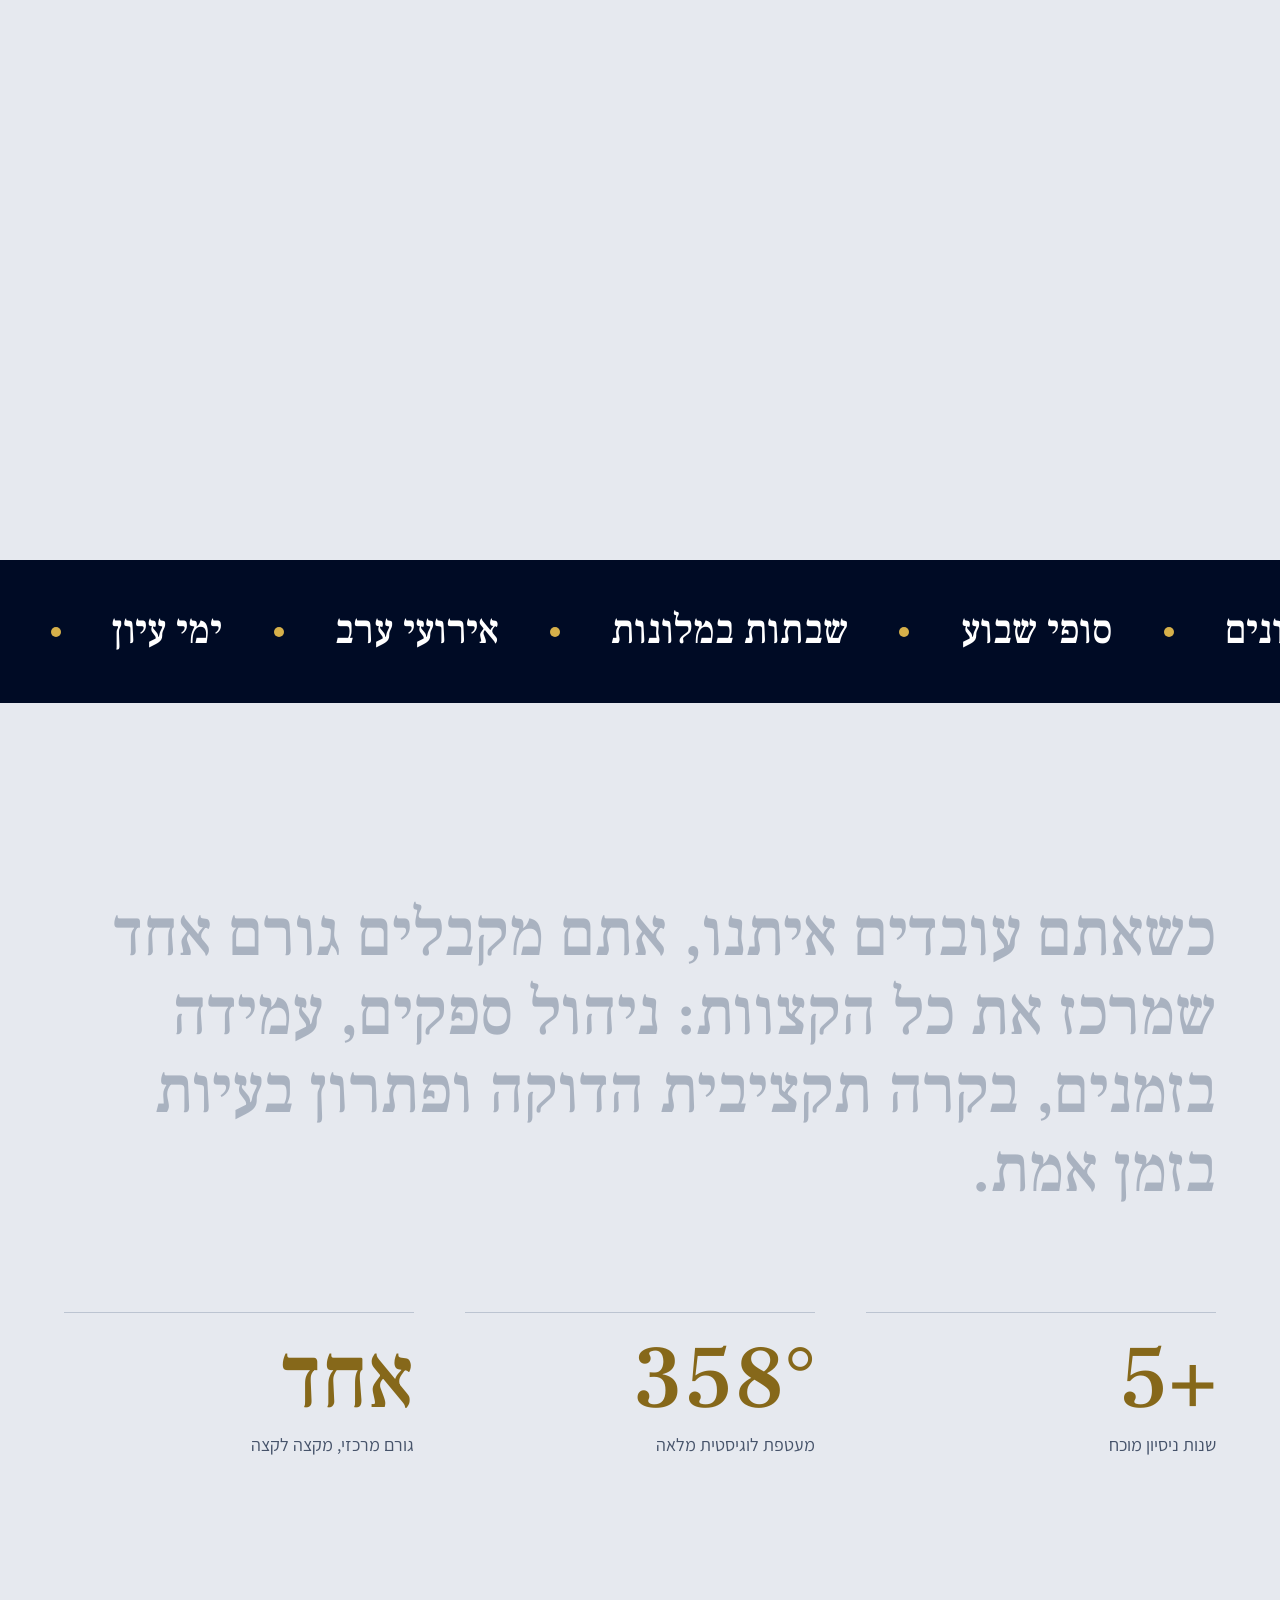
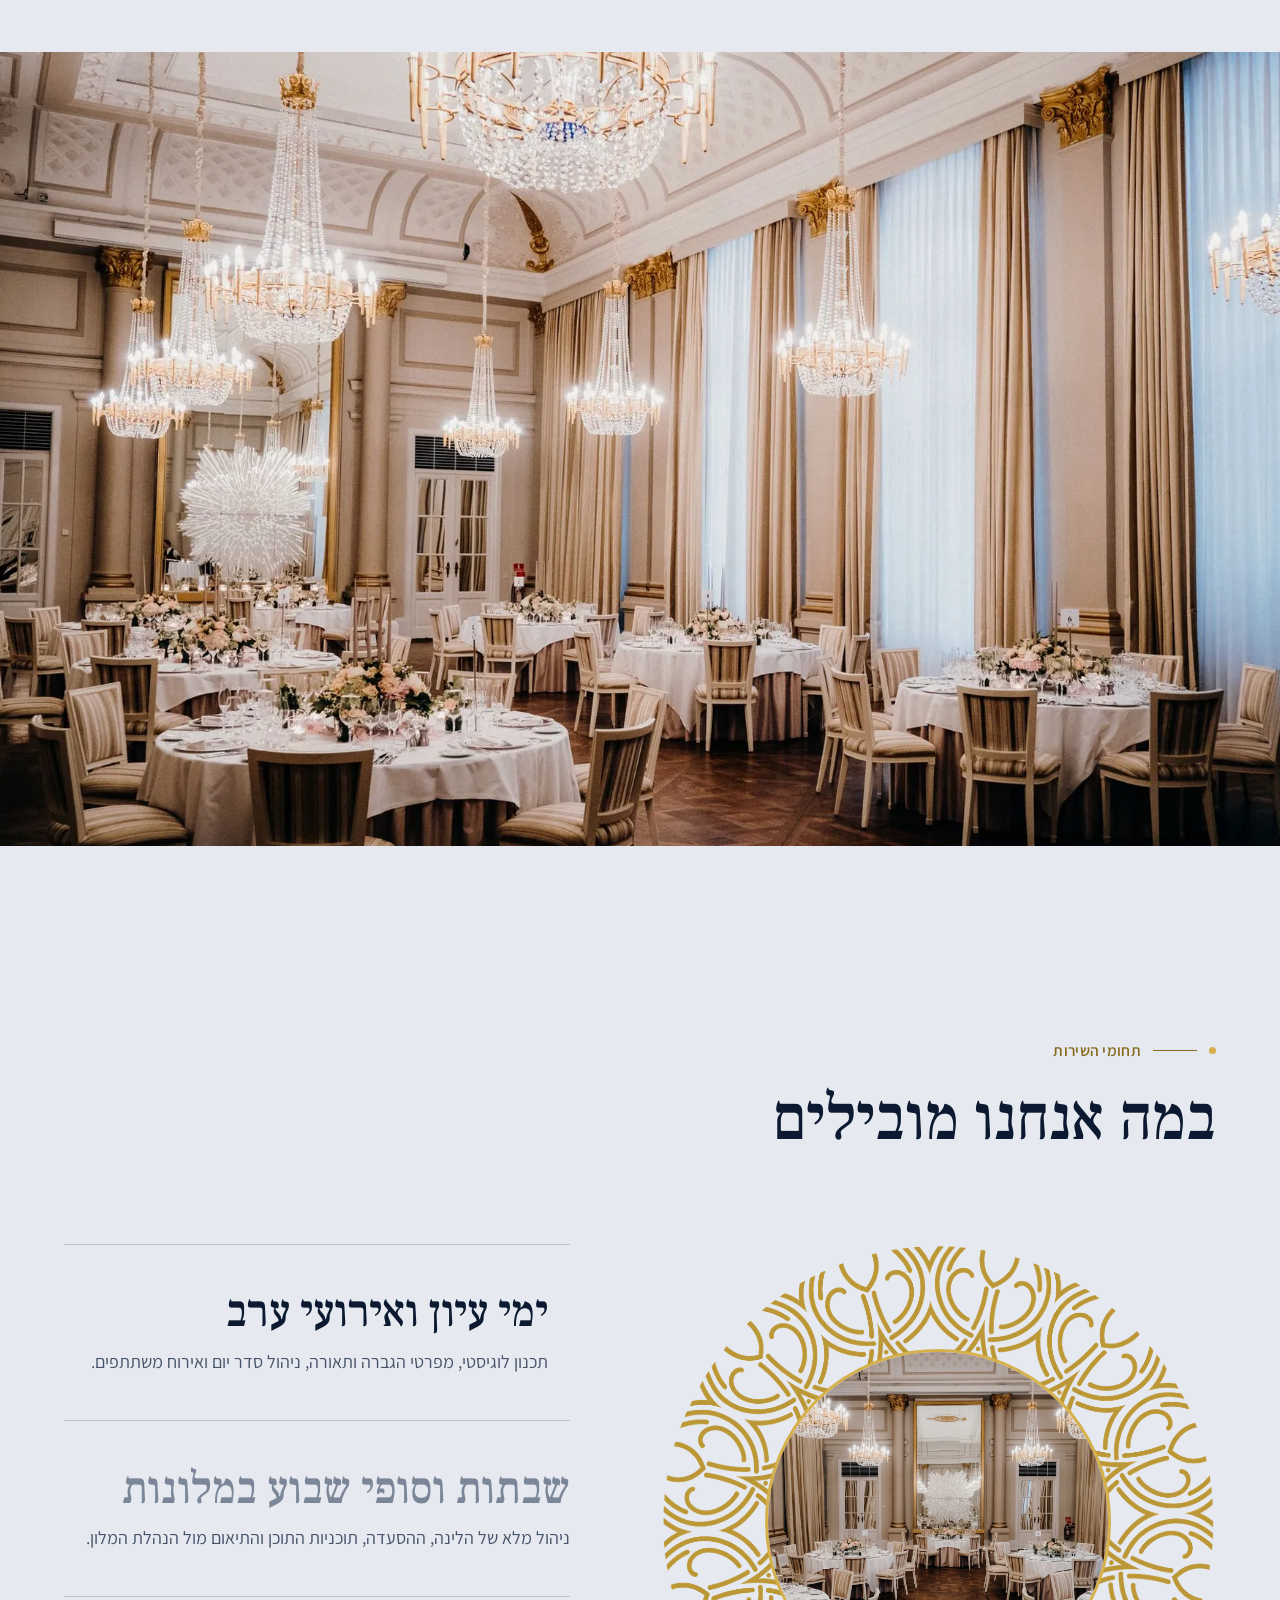
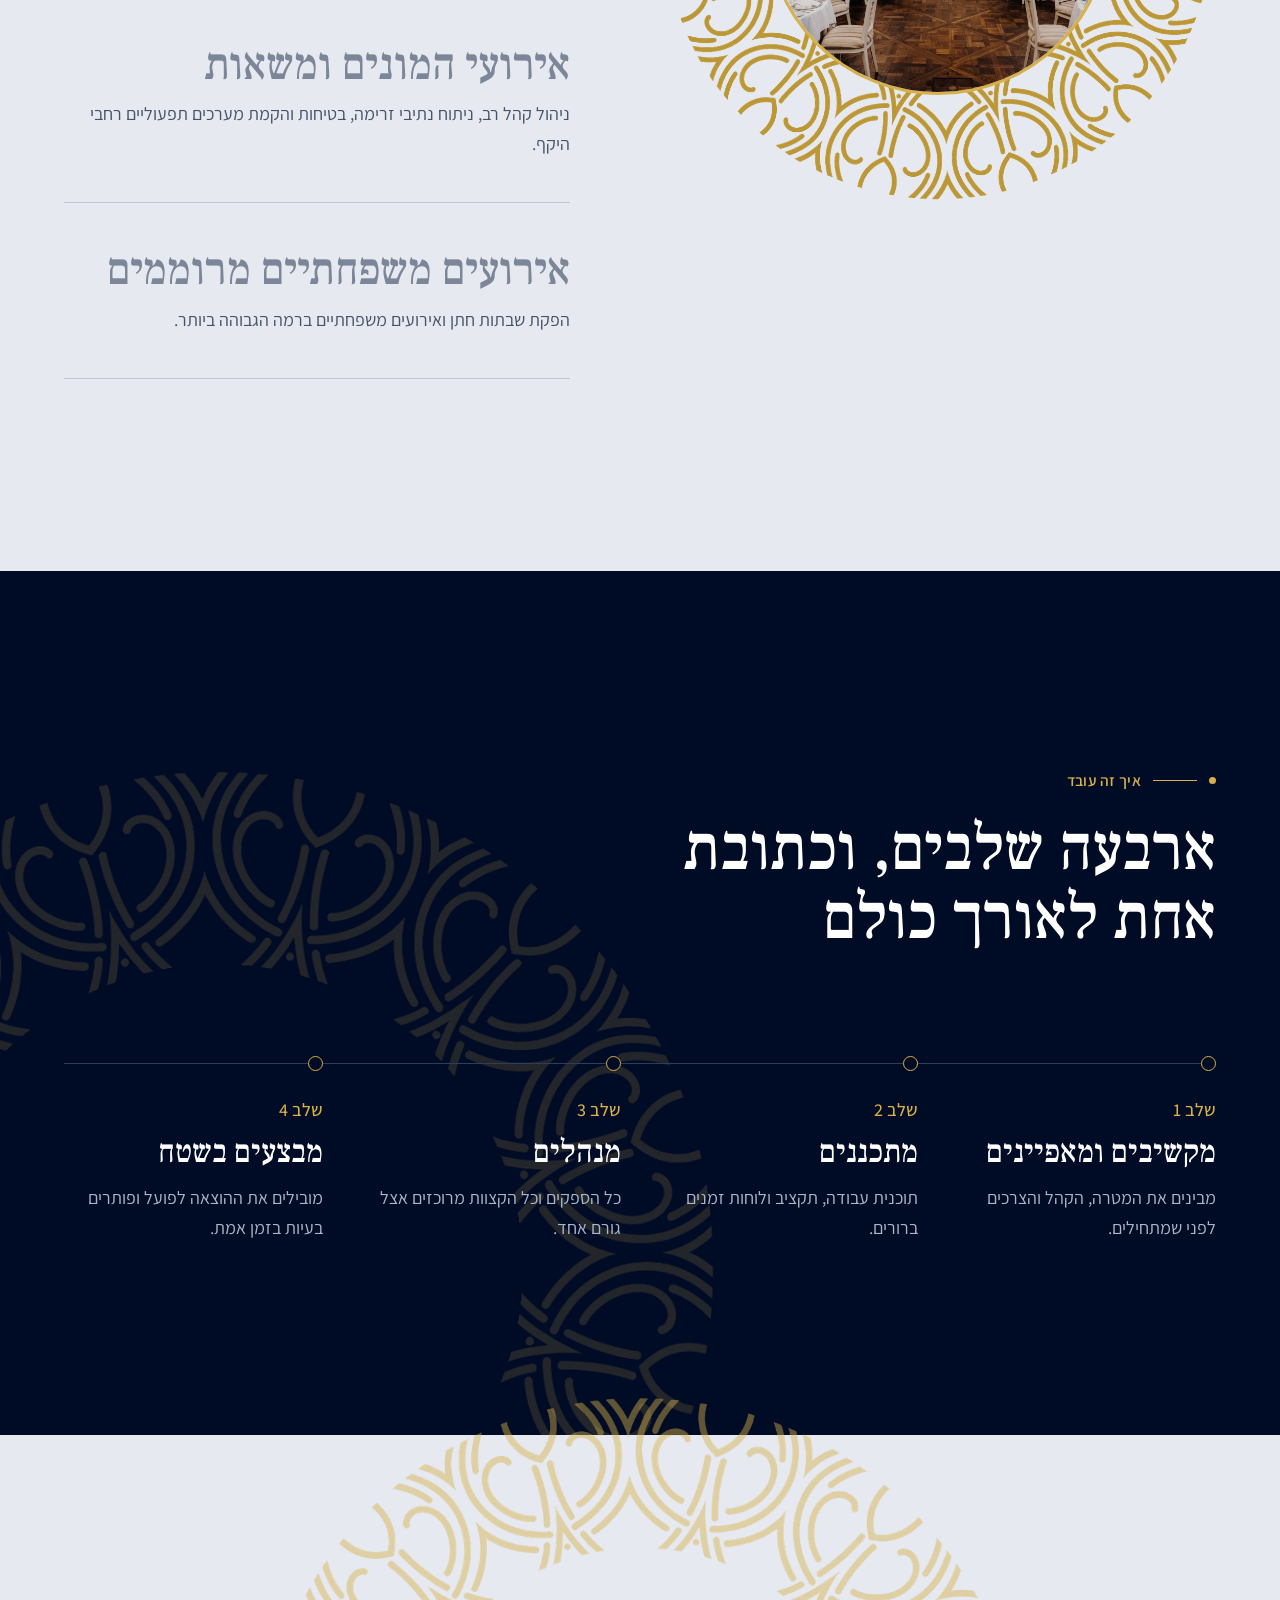
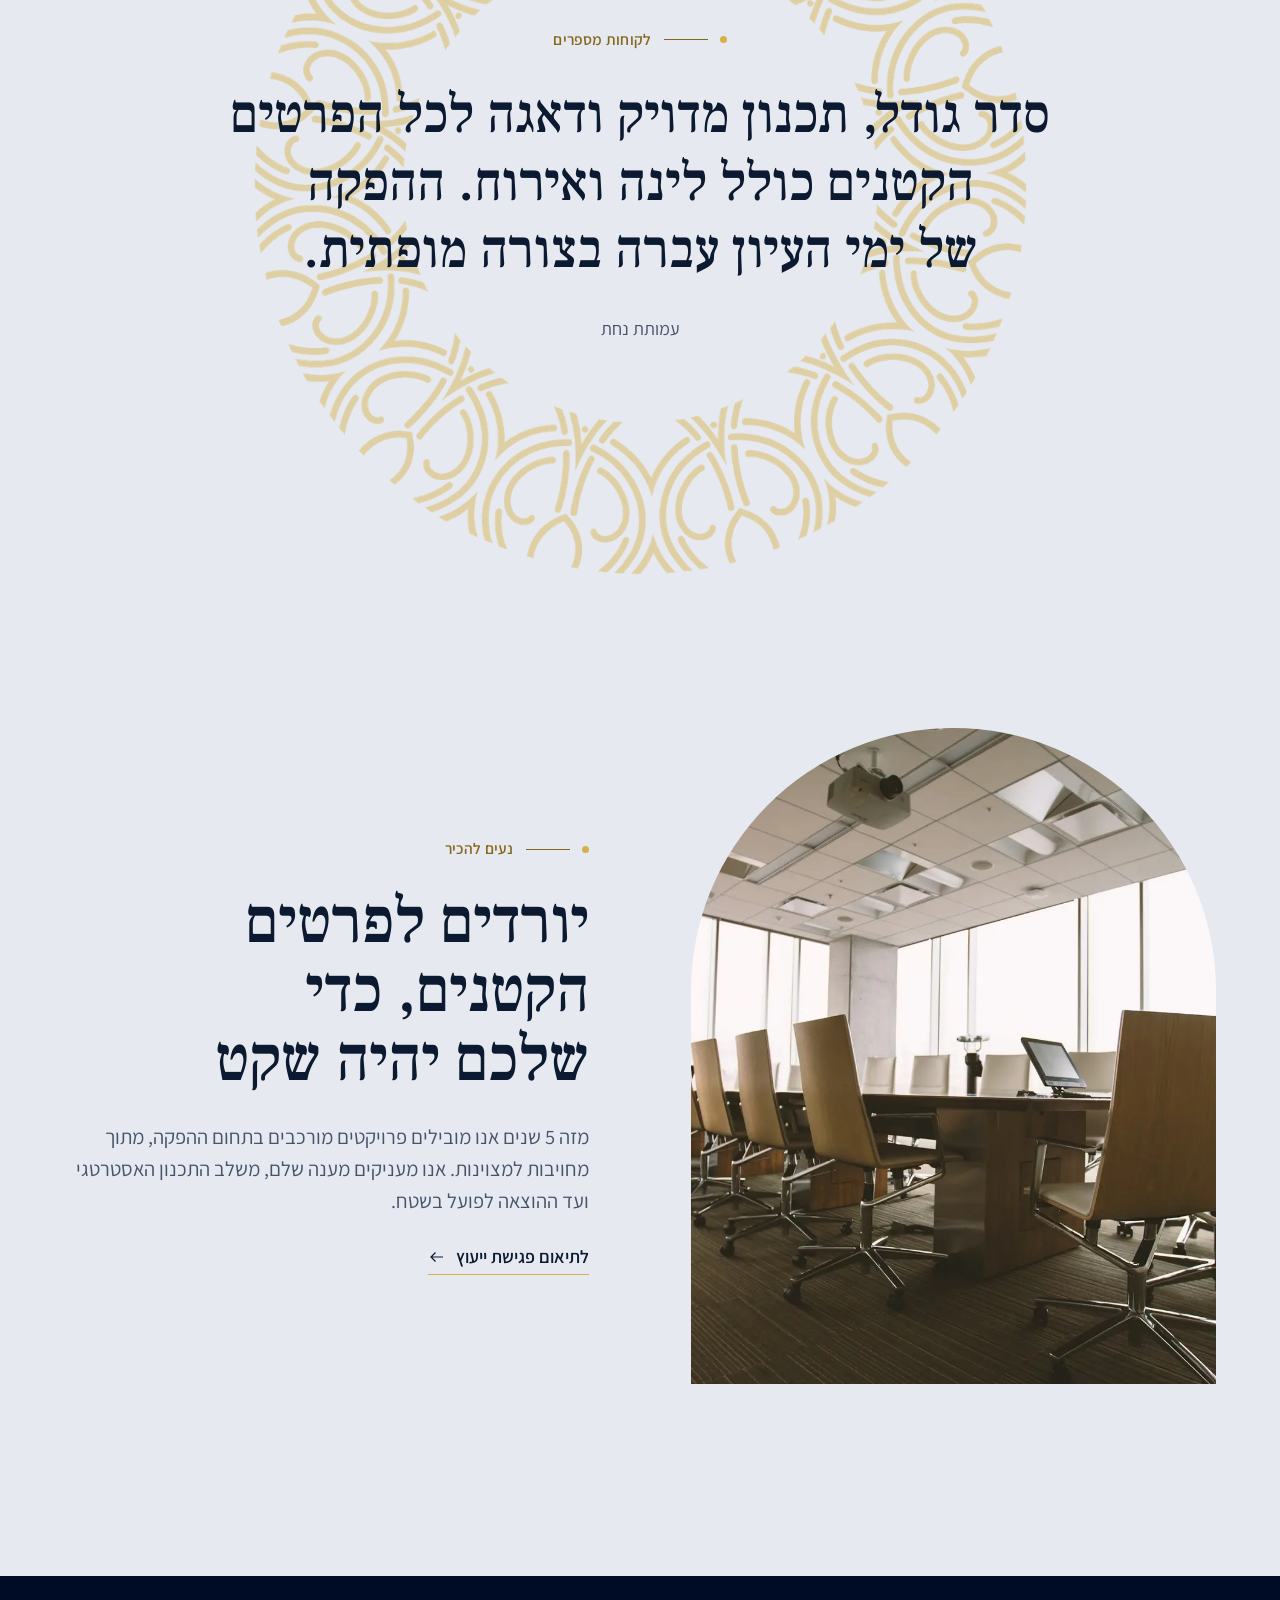
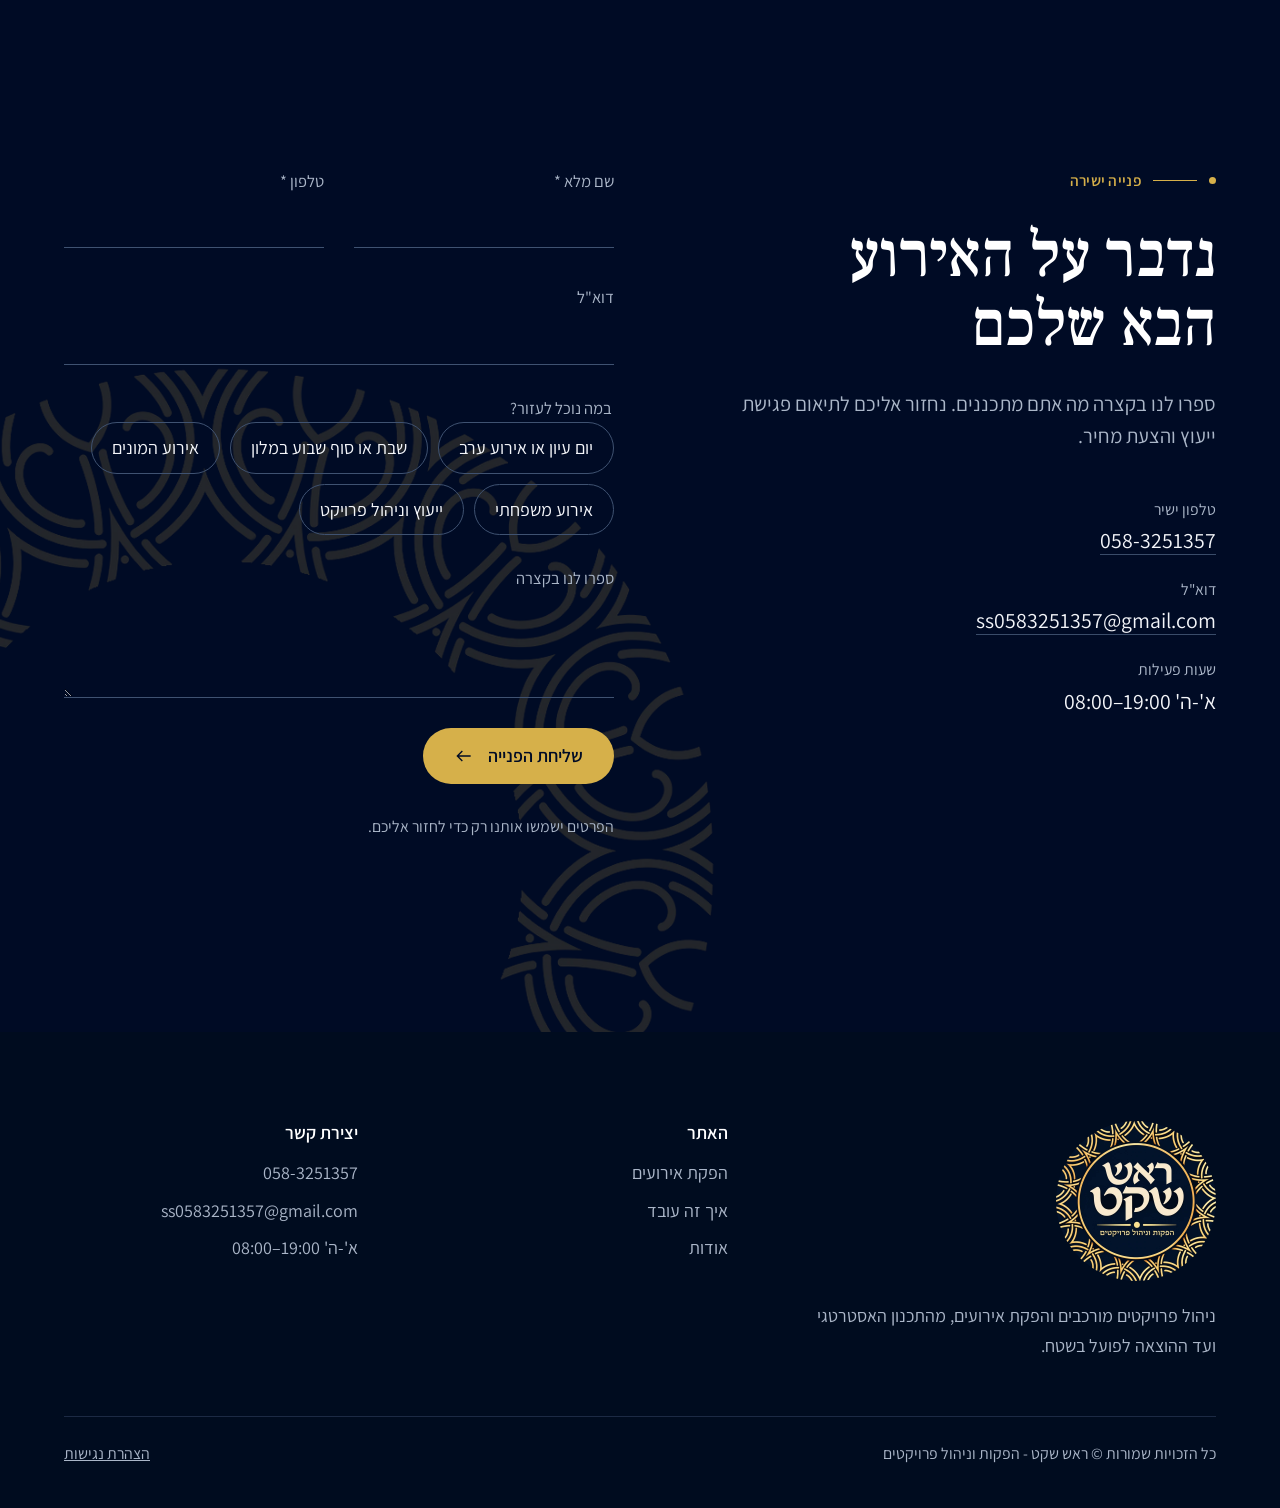
==== commit e5d75cfa: "Silver surface across the whole site, stronger phone layout with services opening from a circle, new" ====
--- a/index.html
+++ b/index.html
@@ -17,7 +17,7 @@
 <link rel="preconnect" href="https://fonts.googleapis.com">
 <link rel="preconnect" href="https://fonts.gstatic.com" crossorigin>
 <link rel="stylesheet" href="https://fonts.googleapis.com/css2?family=Assistant:wght@400;500;600&family=Frank+Ruhl+Libre:wght@500&display=swap">
-<link rel="stylesheet" href="assets/style.css?v=26">
+<link rel="stylesheet" href="assets/style.css?v=27">
 <script type="application/ld+json">{"@context":"https://schema.org","@type":"ProfessionalService","name":"ראש שקט - הפקות וניהול פרויקטים","telephone":"+972-58-325-1357","email":"ss0583251357@gmail.com","openingHours":"Su-Th 08:00-19:00","areaServed":"IL"}</script>
 </head>
 <body>
@@ -76,7 +76,9 @@
   </div>
 </section>
 
-<section class="section" id="services" style="padding-top:0">
+<div class="bleed"><img data-parallax src="assets/images/band.webp" alt="אולם עם שולחנות ערוכים" width="1920" height="1280" loading="lazy"></div>
+
+<section class="section" id="services">
   <div class="wrap">
     <div class="svc-head" data-reveal>
       <span class="mark">תחומי השירות</span>
@@ -86,14 +88,14 @@
       <div class="svc-view" aria-hidden="true">
         <div class="orb">
   <div class="orb-ring" aria-hidden="true"><img src="assets/ornament.webp" alt="" width="1100" height="1100" loading="lazy"></div>
-  <div class="orb-photos" data-swap><img class="on" src="assets/images/conference.webp" alt="" loading="lazy"><img class="" src="assets/images/hotel.webp" alt="" loading="lazy"><img class="" src="assets/images/stage.webp" alt="" loading="lazy"><img class="" src="assets/images/table.webp" alt="" loading="lazy"></div>
+  <div class="orb-photos" data-swap><img class="on" src="assets/images/evening.webp" alt="" loading="lazy"><img class="" src="assets/images/hotel.webp" alt="" loading="lazy"><img class="" src="assets/images/mass.webp" alt="" loading="lazy"><img class="" src="assets/images/family.webp" alt="" loading="lazy"></div>
 </div>
       </div>
       <ul class="svc-list">
-        <li class="svc-row" data-reveal><a href="events.html#study"><h3>ימי עיון ואירועי ערב</h3><p>תכנון לוגיסטי, מפרטי הגברה ותאורה, ניהול סדר יום ואירוח משתתפים.</p></a></li>
-        <li class="svc-row" data-reveal><a href="events.html#hotels"><h3>שבתות וסופי שבוע במלונות</h3><p>ניהול מלא של הלינה, ההסעדה, תוכניות התוכן והתיאום מול הנהלת המלון.</p></a></li>
-        <li class="svc-row" data-reveal><a href="events.html#mass"><h3>אירועי המונים ומשאות</h3><p>ניהול קהל רב, ניתוח נתיבי זרימה, בטיחות והקמת מערכים תפעוליים רחבי היקף.</p></a></li>
-        <li class="svc-row" data-reveal><a href="events.html#family"><h3>אירועים משפחתיים מרוממים</h3><p>הפקת שבתות חתן ואירועים משפחתיים ברמה הגבוהה ביותר.</p></a></li>
+        <li class="svc-row"><a href="events.html#study"><img src="assets/images/evening.webp" alt="" loading="lazy"><h3>ימי עיון ואירועי ערב</h3><p>תכנון לוגיסטי, מפרטי הגברה ותאורה, ניהול סדר יום ואירוח משתתפים.</p></a></li>
+        <li class="svc-row"><a href="events.html#hotels"><img src="assets/images/hotel.webp" alt="" loading="lazy"><h3>שבתות וסופי שבוע במלונות</h3><p>ניהול מלא של הלינה, ההסעדה, תוכניות התוכן והתיאום מול הנהלת המלון.</p></a></li>
+        <li class="svc-row"><a href="events.html#mass"><img src="assets/images/mass.webp" alt="" loading="lazy"><h3>אירועי המונים ומשאות</h3><p>ניהול קהל רב, ניתוח נתיבי זרימה, בטיחות והקמת מערכים תפעוליים רחבי היקף.</p></a></li>
+        <li class="svc-row"><a href="events.html#family"><img src="assets/images/family.webp" alt="" loading="lazy"><h3>אירועים משפחתיים מרוממים</h3><p>הפקת שבתות חתן ואירועים משפחתיים ברמה הגבוהה ביותר.</p></a></li>
       </ul>
     </div>
   </div>
@@ -124,7 +126,7 @@
   </div>
 </section>
 
-<section class="section" id="about" style="background:var(--mist)">
+<section class="section" id="about">
   <div class="wrap about">
     <div class="arch"><img data-parallax src="assets/images/planning.webp" alt="חדר ישיבות מואר ומסודר" loading="lazy"></div>
     <div class="about-copy" data-reveal>
@@ -226,6 +228,6 @@
   <a class="btn btn-line" href="tel:0583251357">חיוג</a>
   <a class="btn btn-solid" href="#contact">השארת פרטים</a>
 </div>
-<script src="assets/main.js?v=26"></script>
+<script src="assets/main.js?v=27"></script>
 </body>
 </html>
--- a/assets/style.css
+++ b/assets/style.css
@@ -7,8 +7,8 @@
   --paper: #ffffff;
   --mist: #f3f5f8;
   --ink: #0b1a30;
-  --muted: #566479;
-  --line: #dde2ea;
+  --muted: #46536a;
+  --line: #bcc4d1;
   --silver: #e6e9ef;
   --grain: url("data:image/svg+xml,%3Csvg xmlns='http://www.w3.org/2000/svg' width='700' height='700'%3E%3Cfilter id='b'%3E%3CfeTurbulence type='fractalNoise' baseFrequency='.012 .85' numOctaves='2' seed='4'/%3E%3CfeColorMatrix values='0 0 0 0 .32 0 0 0 0 .37 0 0 0 0 .46 0 0 0 .5 -.12'/%3E%3C/filter%3E%3Crect width='700' height='700' filter='url(%23b)'/%3E%3C/svg%3E");
   --on-navy: #f4f6fa;
@@ -25,7 +25,6 @@
 html { scroll-behavior: smooth; -webkit-text-size-adjust: 100%; overflow-x: hidden; overflow-x: clip; }
 body {
   margin: 0;
-  background: var(--paper);
   color: var(--ink);
   font-family: var(--body);
   font-size: clamp(18px, 1.25vw, 20px);
@@ -33,6 +32,10 @@
   overflow-x: clip;
 }
 [hidden] { display: none !important; }
+/* One brushed silver surface behind the whole site: light bands and the logo's ornament drift with the scroll */
+html { background: var(--silver); }
+body::before { content: ""; position: fixed; inset: 0; z-index: -2; background: var(--grain), linear-gradient(118deg, #f8f9fb 0%, #d3d9e3 24%, #f5f6f9 46%, #c6cdd9 68%, #f2f4f7 86%, #d9dee7 100%); background-size: 700px 700px, 100% 240vh; background-position: 0 0, 0 calc(var(--sy, 0px) * -.35); }
+body::after { content: ""; position: fixed; z-index: -1; width: 130vmax; aspect-ratio: 1; left: -52vmax; top: -18vmax; background: #66748c; opacity: .13; -webkit-mask: url(ornament.webp) center / 100% 100% no-repeat; mask: url(ornament.webp) center / 100% 100% no-repeat; transform: translateY(calc(var(--sy, 0px) * -.04)); pointer-events: none; }
 img { display: block; max-width: 100%; height: auto; }
 a { color: inherit; }
 h1, h2, h3, p, ul, ol, figure, blockquote { margin: 0; padding: 0; }
@@ -97,7 +100,7 @@
 .menu-btn[aria-expanded="true"] span:last-child { transform: translateY(-5px) rotate(-45deg); }
 
 /* Hero: the logo's circle opens like an aperture */
-.hero { position: relative; height: 240vh; height: 240svh; background: var(--paper); }
+.hero { position: relative; height: 240vh; height: 240svh; }
 .hero-stick { position: sticky; top: 0; height: 100vh; height: 100svh; overflow: hidden; display: flex; align-items: center; }
 /* Brushed silver: moving sheen, a highlight that follows the pointer, fine metal grain */
 .silver { background-color: var(--silver); isolation: isolate; }
@@ -133,7 +136,7 @@
 .bleed img { width: 100%; height: 118%; object-fit: cover; transform: translateY(var(--py, 0)); }
 
 /* Marquee */
-.ticker { padding-block: clamp(36px, 5vw, 64px); overflow: hidden; border-bottom: 1px solid var(--line); direction: ltr; }
+.ticker { position: relative; padding-block: clamp(30px, 4vw, 56px); overflow: hidden; direction: ltr; background: var(--navy); color: #fff; }
 .ticker-track { display: flex; width: max-content; animation: slide 46s linear infinite; }
 .ticker:hover .ticker-track { animation-play-state: paused; }
 .ticker ul { display: flex; align-items: center; direction: rtl; flex-direction: row-reverse; }
@@ -144,11 +147,11 @@
 /* One partner */
 .one { display: grid; gap: clamp(56px, 8vw, 120px); }
 .one-text { font: 500 clamp(34px, 5.2vw, 88px)/1.18 var(--display); max-width: 19em; }
-.one-text span { color: #c6cdd8; transition: color .4s; }
+.one-text span { color: #a9b2c0; transition: color .4s; }
 .one-text span.on { color: var(--ink); }
 .stats { display: grid; grid-template-columns: repeat(3, minmax(0, 1fr)); gap: clamp(24px, 4vw, 64px); }
 .stat { display: grid; gap: 6px; border-top: 1px solid var(--line); padding-top: 22px; }
-.stat b { font: 500 clamp(52px, 7vw, 112px)/1 var(--display); color: var(--navy); font-variant-numeric: tabular-nums; unicode-bidi: isolate; text-align: right; }
+.stat b { font: 500 clamp(52px, 7vw, 112px)/1 var(--display); color: var(--gold-deep); font-variant-numeric: tabular-nums; unicode-bidi: isolate; text-align: right; }
 .stat span { color: var(--muted); }
 .ends { display: flex; flex-wrap: wrap; gap: 12px; }
 .ends li { padding: 10px 22px; border: 1px solid var(--line); border-radius: 999px; }
@@ -160,8 +163,9 @@
 .svc-row { border-top: 1px solid var(--line); }
 .svc-row:last-child { border-bottom: 1px solid var(--line); }
 .svc-row a { display: grid; gap: 10px; padding-block: clamp(28px, 3.4vw, 52px); text-decoration: none; transition: padding .45s var(--ease); }
-.svc-row h3 { font-size: clamp(30px, 3.5vw, 58px); color: #8d98a9; transition: color .35s; }
+.svc-row h3 { font-size: clamp(30px, 3.5vw, 58px); color: #7b8698; transition: color .35s; }
 .svc-row p { color: var(--muted); max-width: 30em; }
+.svc-row img { display: none; }
 .svc-row small { color: var(--gold-deep); font-weight: 600; font-size: .86em; }
 .svc-row.on h3, .svc-row a:hover h3 { color: var(--ink); }
 .svc-row.on a { padding-inline-start: 22px; }
@@ -189,7 +193,7 @@
 
 /* Quote */
 .quote { display: grid; justify-items: center; text-align: center; gap: 34px; position: relative; }
-.quote .deco { position: absolute; width: min(90vw, 780px); top: 50%; left: 50%; translate: -50% -50%; opacity: .2; pointer-events: none; }
+.quote .deco { position: absolute; width: min(90vw, 780px); top: 50%; left: 50%; translate: -50% -50%; opacity: .45; pointer-events: none; }
 .quote blockquote { position: relative; font: 500 clamp(30px, 4.2vw, 68px)/1.25 var(--display); max-width: 19em; text-wrap: balance; }
 .quote figcaption { position: relative; color: var(--muted); }
 .quote figure { display: grid; gap: 30px; justify-items: center; }
@@ -285,12 +289,17 @@
   .hero-after { bottom: 18vh; }
   .stats { grid-template-columns: minmax(0, 1fr); gap: 20px; }
   .stat { grid-template-columns: minmax(0, .8fr) minmax(0, 1fr); align-items: center; }
-  /* On phones the ring stays in view and changes photo as the rows scroll past it */
+  /* On phones each service is a full-width photo that opens from a circle as it scrolls in, like the hero */
   .svc { display: block; }
-  .svc-view { position: sticky; top: calc(72px + env(safe-area-inset-top, 0px)); z-index: 2; padding-block: 14px 26px; background: linear-gradient(var(--paper) 86%, transparent); }
-  .svc-view .orb { width: min(62vw, 31vh); }
-  .svc-row a { padding-block: 26px; }
-  .svc-row.on a { padding-inline-start: 0; }
+  .svc-view { display: none; }
+  .svc-list { margin-inline: calc(var(--gutter) * -1); display: grid; gap: 10px; }
+  .svc-row, .svc-row:last-child { border: 0; }
+  .svc-row a, .svc-row.on a { position: relative; display: flex; flex-direction: column; justify-content: flex-end; gap: 8px; height: min(125vw, 72vh); padding: 26px var(--gutter); overflow: hidden; background: var(--navy); clip-path: circle(var(--c, 150%) at 50% 50%); }
+  .svc-row a::after { content: ""; position: absolute; inset: 0; background: linear-gradient(to top, rgba(0, 11, 37, .9) 0%, rgba(0, 11, 37, .55) 28%, transparent 55%); }
+  .svc-row img { display: block; position: absolute; inset: 0; width: 100%; height: 100%; object-fit: cover; transform: scale(var(--cz, 1)); }
+  .svc-row h3, .svc-row.on h3, .svc-row a:hover h3 { position: relative; z-index: 1; color: #fff; font-size: clamp(34px, 9.5vw, 56px); }
+  .svc-row p { position: relative; z-index: 1; color: #e6e9ef; }
+  .hero h1 { font-size: clamp(56px, 17vw, 110px); }
   .page-hero .deco { display: none; }
   .steps { grid-template-columns: minmax(0, 1fr); padding-top: 0; padding-inline-start: 34px; gap: 44px; }
   .steps::before, .steps::after { inset: 0 auto 0 auto; right: 7px; top: 0; width: 1px; height: 100%; }
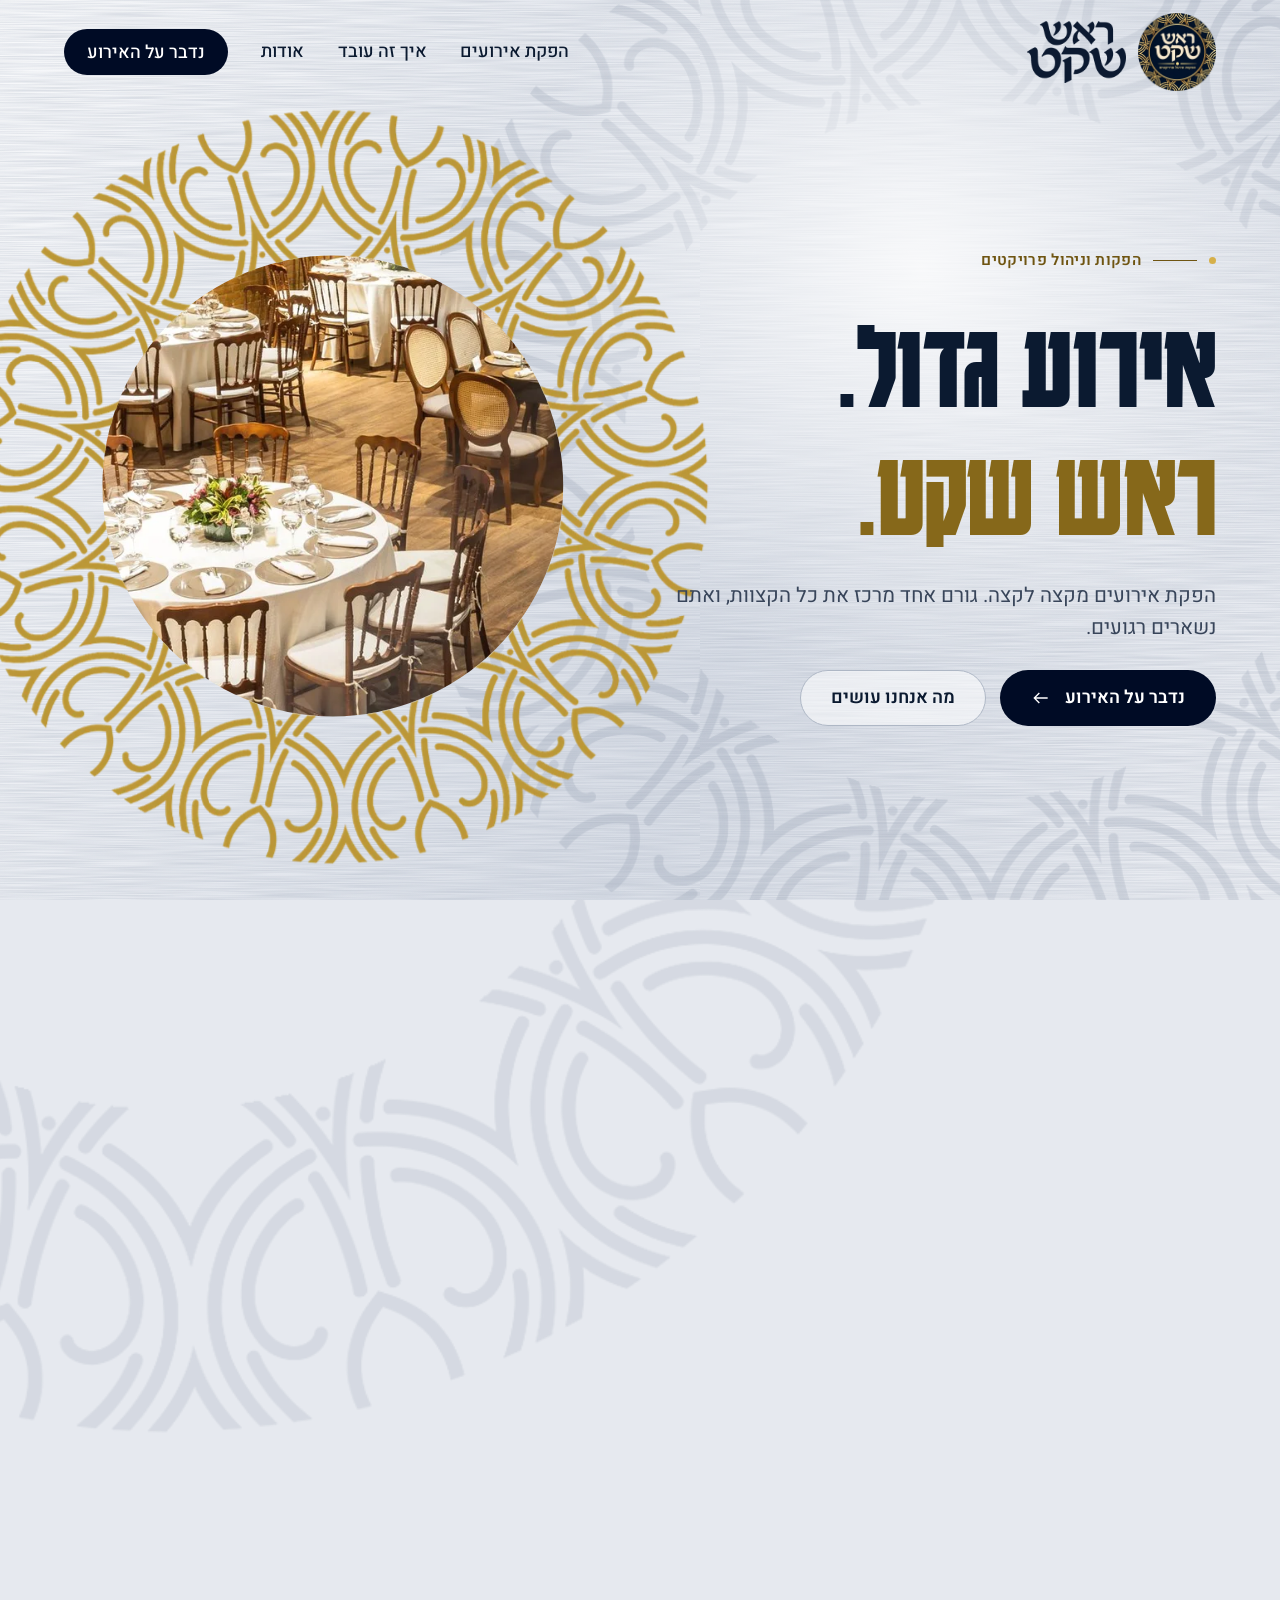
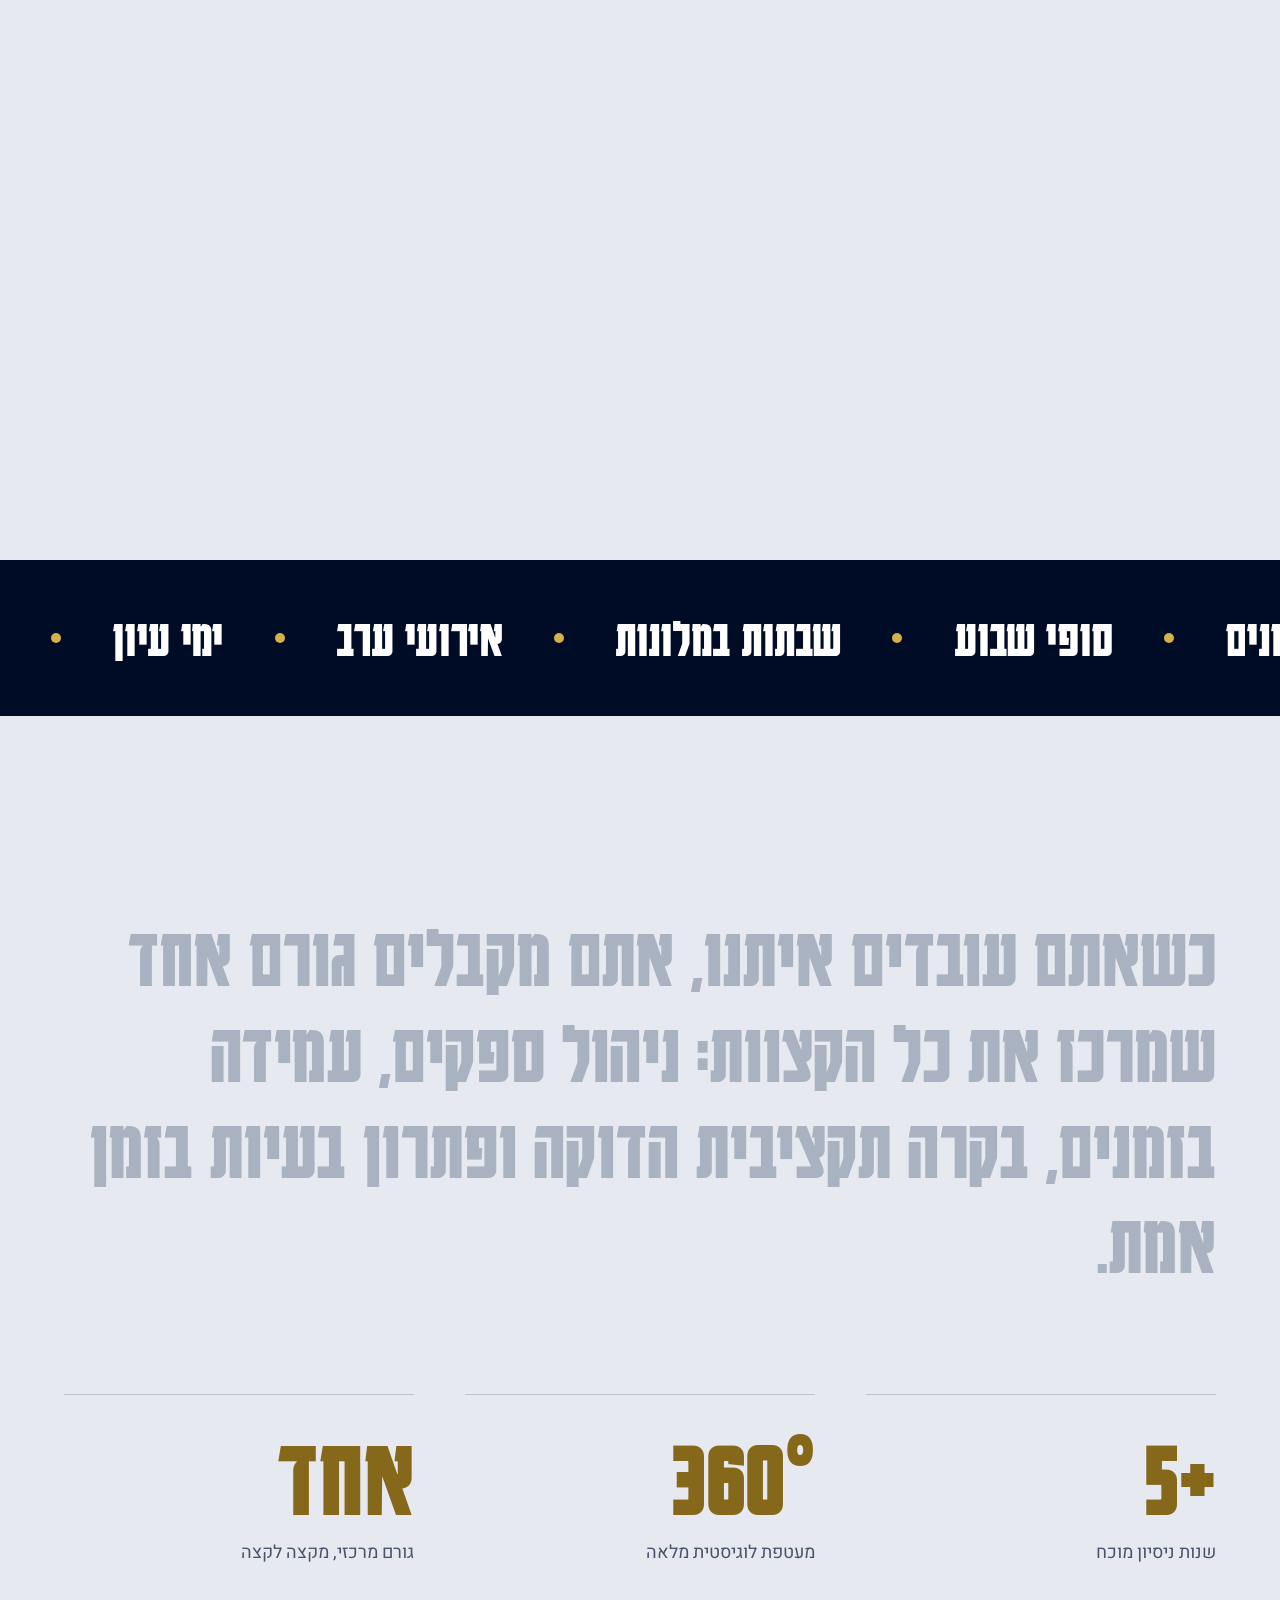
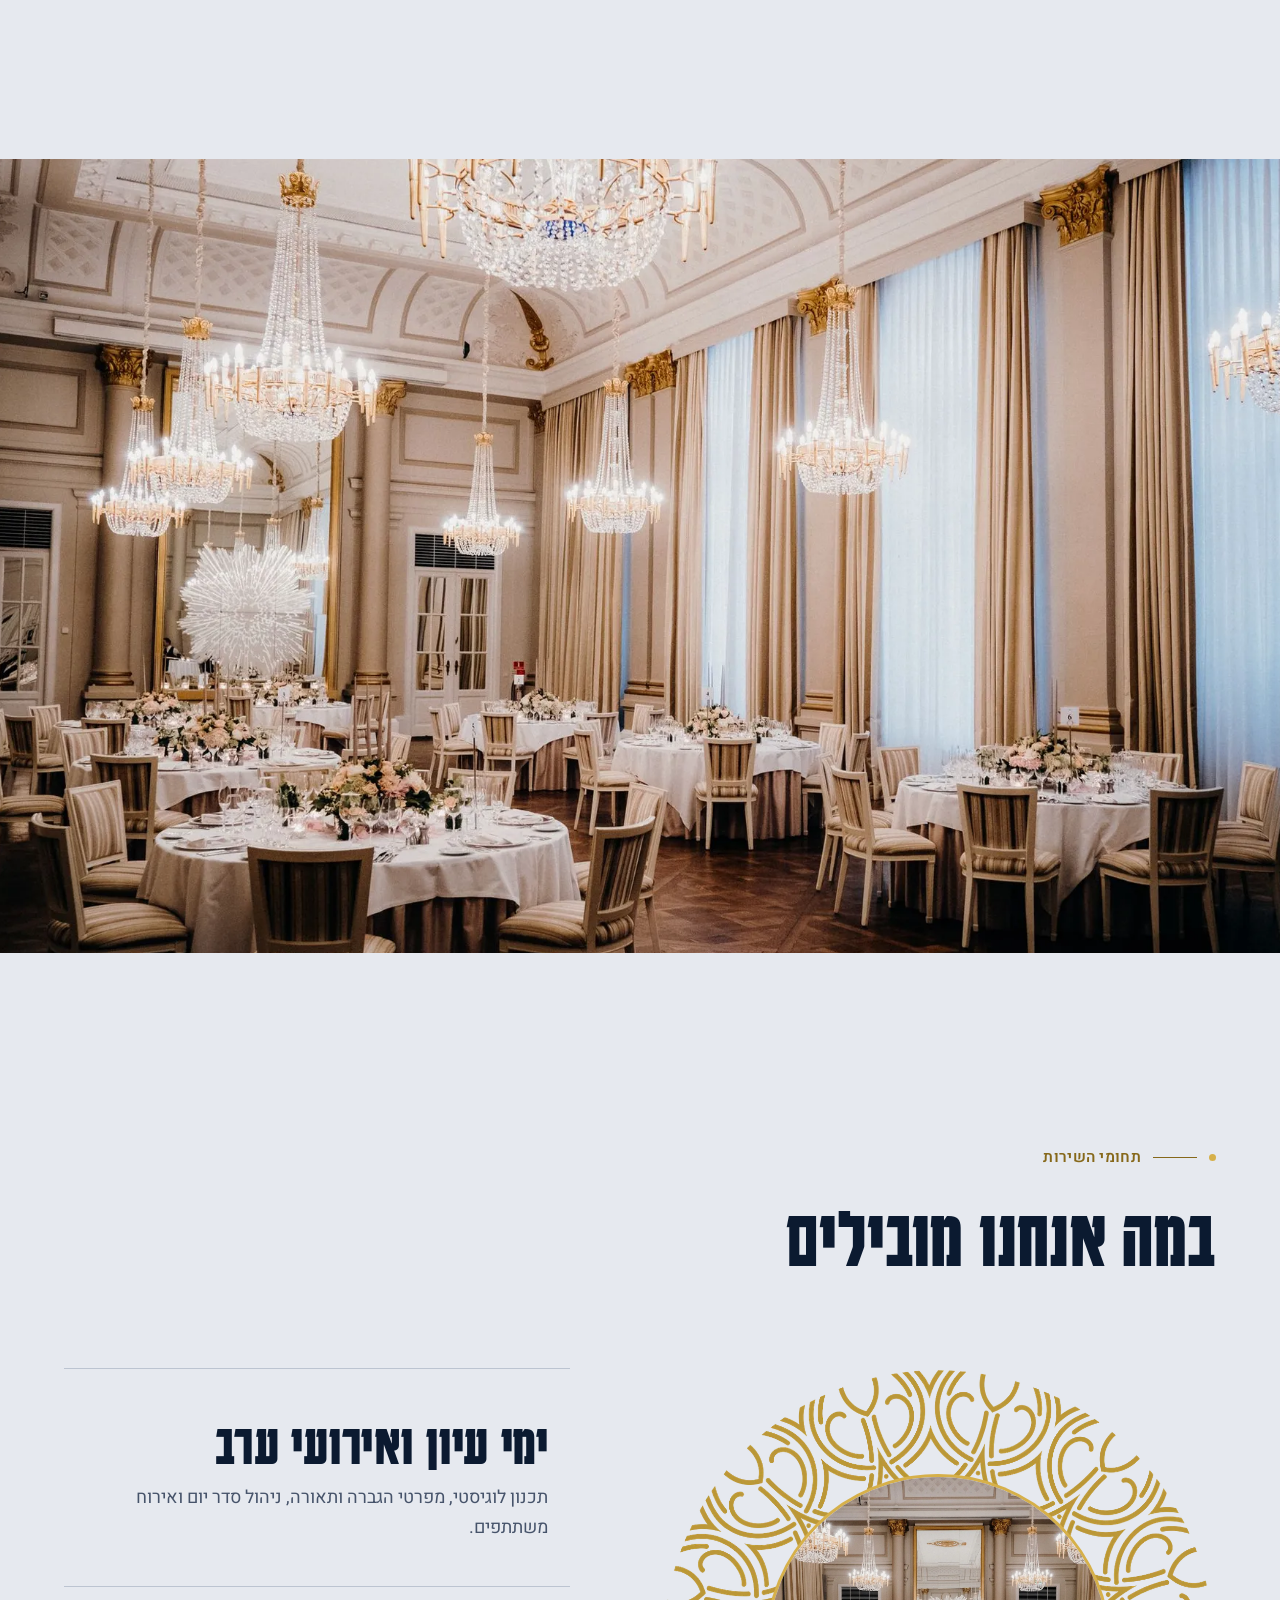
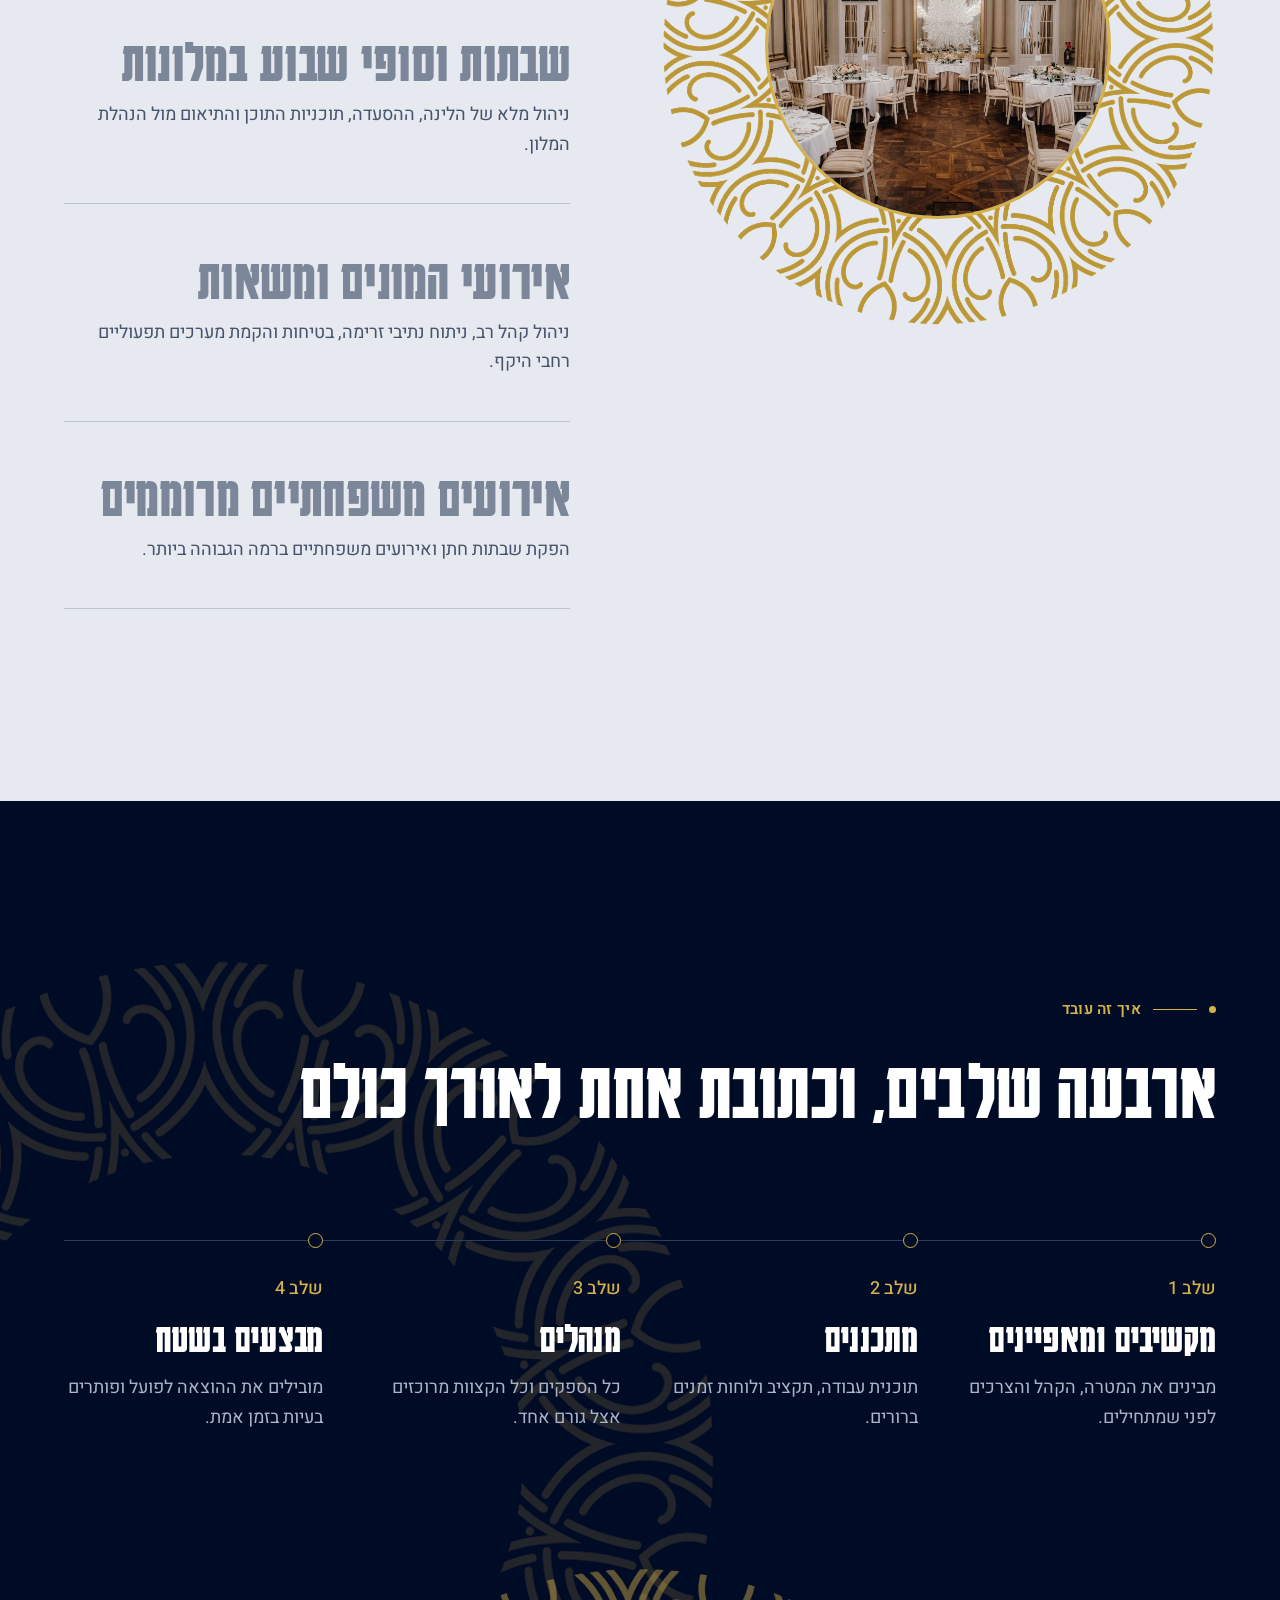
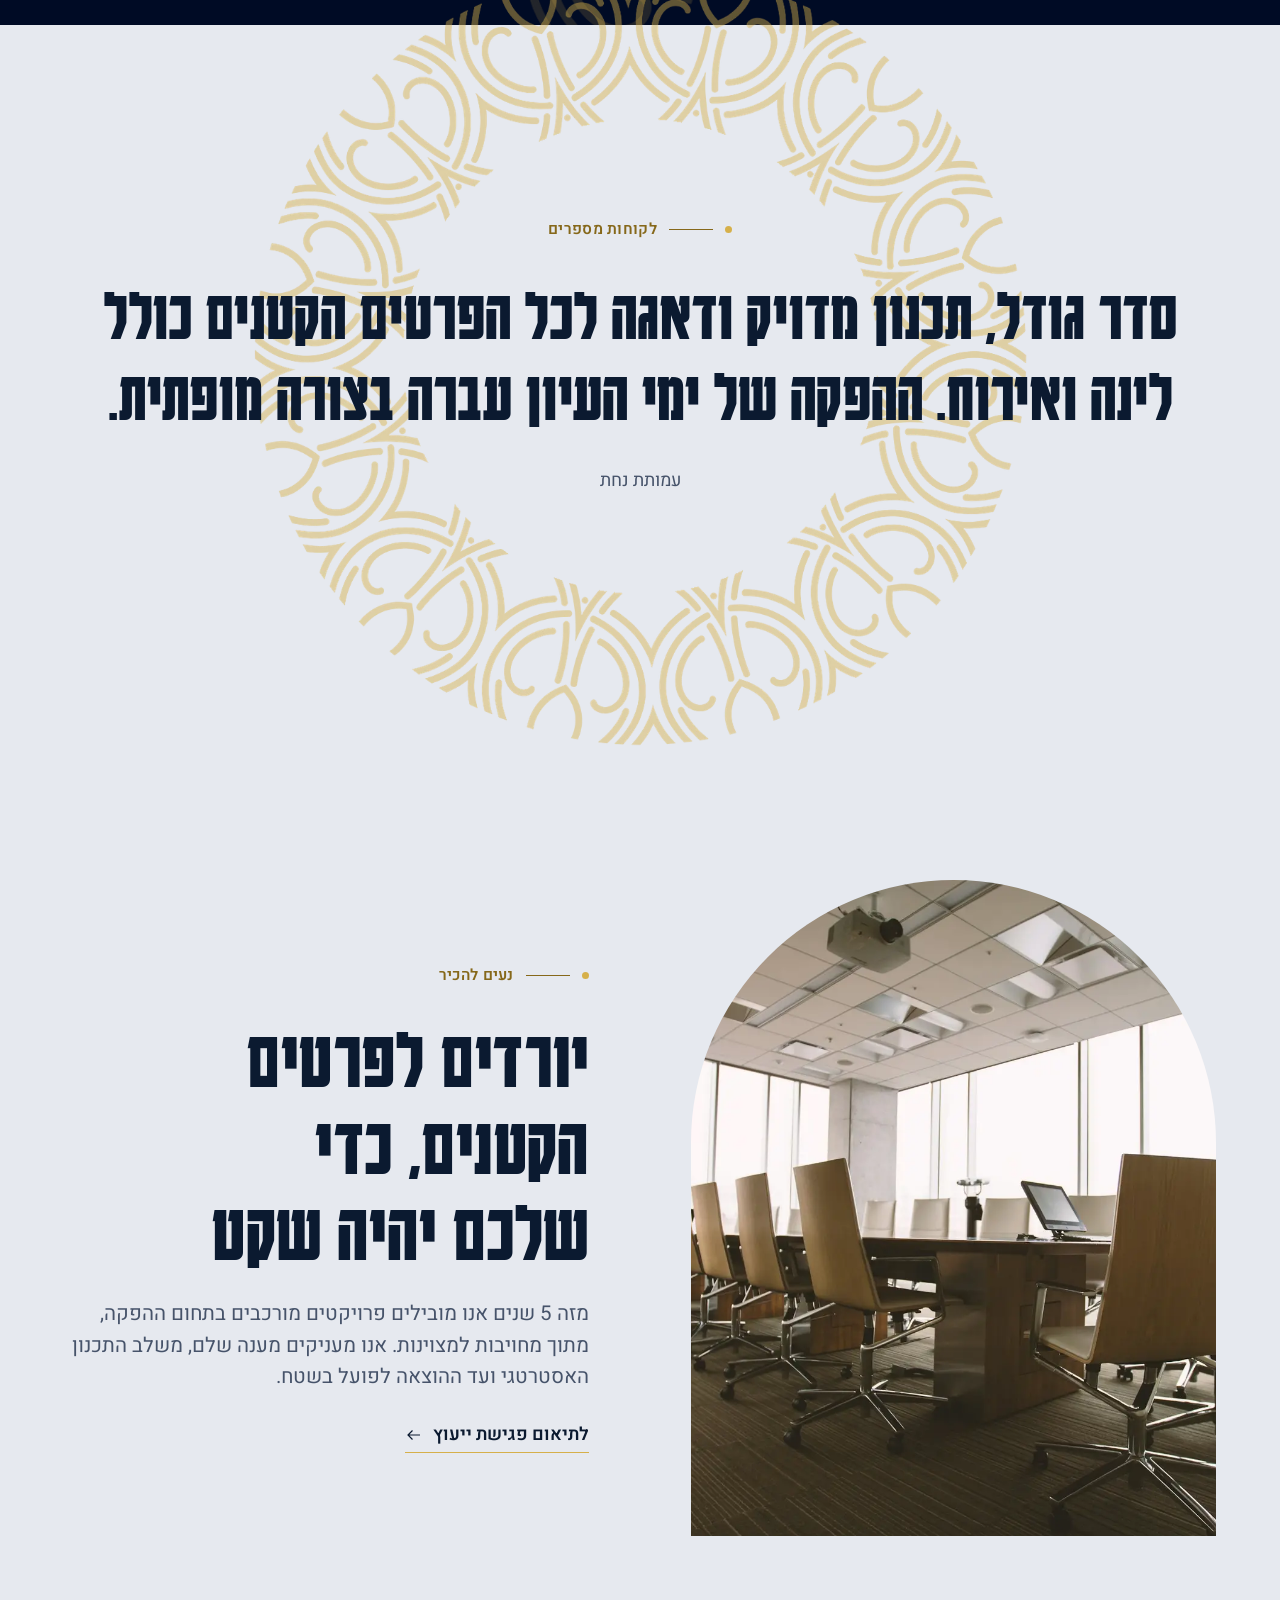
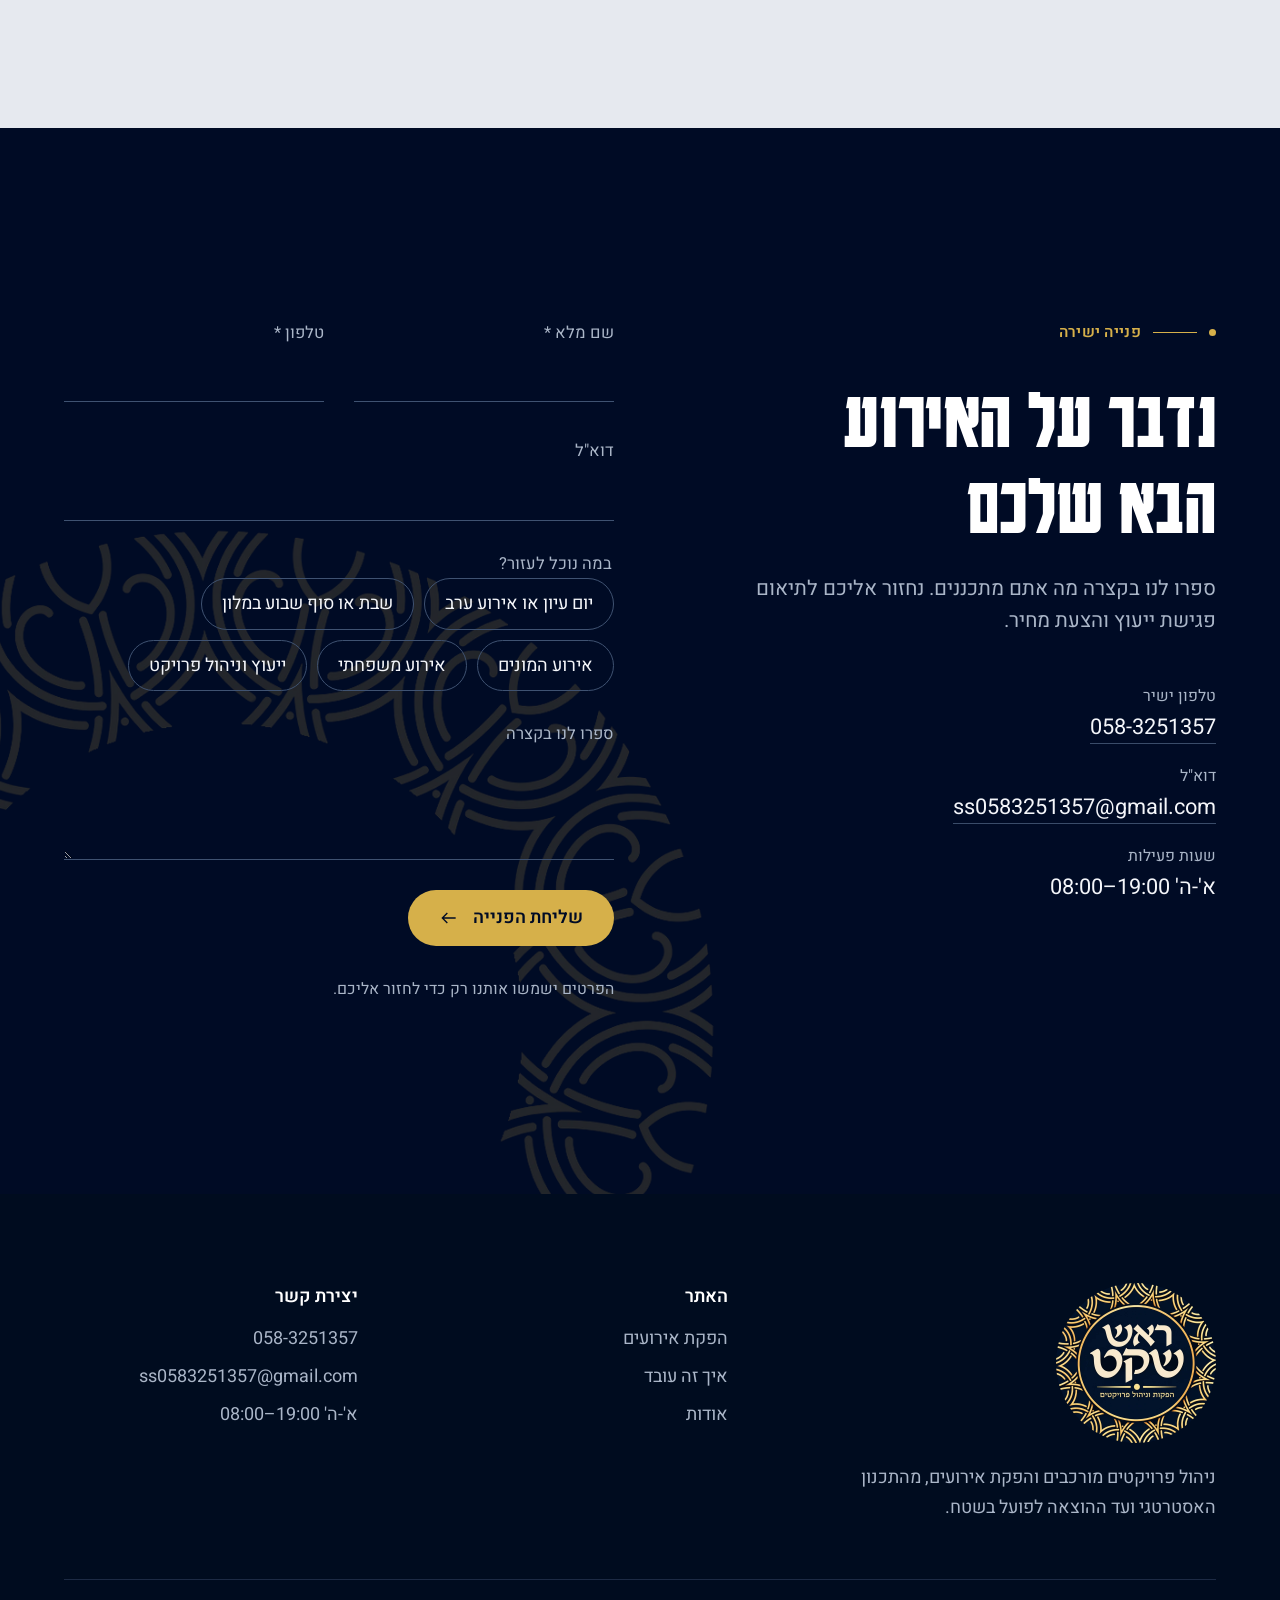
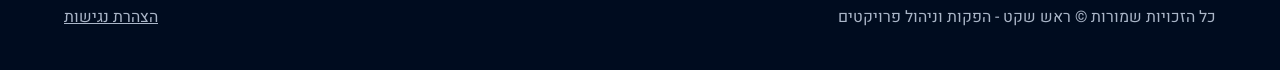
==== commit 572b0d50: "Karantina and Heebo across the site; the name beside the logo uses the logo's own lettering Co-Autho" ====
--- a/index.html
+++ b/index.html
@@ -16,8 +16,8 @@
 <link rel="apple-touch-icon" href="assets/apple-touch-icon.png">
 <link rel="preconnect" href="https://fonts.googleapis.com">
 <link rel="preconnect" href="https://fonts.gstatic.com" crossorigin>
-<link rel="stylesheet" href="https://fonts.googleapis.com/css2?family=Assistant:wght@400;500;600&family=Frank+Ruhl+Libre:wght@500&display=swap">
-<link rel="stylesheet" href="assets/style.css?v=27">
+<link rel="stylesheet" href="https://fonts.googleapis.com/css2?family=Heebo:wght@300;400;500;600&family=Karantina:wght@400;700&display=swap">
+<link rel="stylesheet" href="assets/style.css?v=28">
 <script type="application/ld+json">{"@context":"https://schema.org","@type":"ProfessionalService","name":"ראש שקט - הפקות וניהול פרויקטים","telephone":"+972-58-325-1357","email":"ss0583251357@gmail.com","openingHours":"Su-Th 08:00-19:00","areaServed":"IL"}</script>
 </head>
 <body>
@@ -26,7 +26,7 @@
   <div class="wrap head-in">
     <a class="brand" href="index.html" aria-label="ראש שקט, לעמוד הבית">
       <img src="assets/logo-disc.webp" alt="" width="78" height="78">
-      <b>ראש שקט</b>
+      <img class="word" src="assets/wordmark.webp" alt="" width="520" height="324">
     </a>
     <nav class="nav" id="nav" aria-label="ראשי">
       <a href="events.html">הפקת אירועים</a>
@@ -228,6 +228,6 @@
   <a class="btn btn-line" href="tel:0583251357">חיוג</a>
   <a class="btn btn-solid" href="#contact">השארת פרטים</a>
 </div>
-<script src="assets/main.js?v=27"></script>
+<script src="assets/main.js?v=28"></script>
 </body>
 </html>
--- a/assets/style.css
+++ b/assets/style.css
@@ -13,8 +13,8 @@
   --grain: url("data:image/svg+xml,%3Csvg xmlns='http://www.w3.org/2000/svg' width='700' height='700'%3E%3Cfilter id='b'%3E%3CfeTurbulence type='fractalNoise' baseFrequency='.012 .85' numOctaves='2' seed='4'/%3E%3CfeColorMatrix values='0 0 0 0 .32 0 0 0 0 .37 0 0 0 0 .46 0 0 0 .5 -.12'/%3E%3C/filter%3E%3Crect width='700' height='700' filter='url(%23b)'/%3E%3C/svg%3E");
   --on-navy: #f4f6fa;
   --on-navy-muted: #aab6c8;
-  --display: "Frank Ruhl Libre", "David", "Times New Roman", serif;
-  --body: "Assistant", "Segoe UI", Arial, sans-serif;
+  --display: "Karantina", "Heebo", "Arial Narrow", sans-serif;
+  --body: "Heebo", "Segoe UI", Arial, sans-serif;
   --gutter: clamp(20px, 5vw, 80px);
   --section: clamp(96px, 15vw, 220px);
   --ease: cubic-bezier(.2, .7, .2, 1);
@@ -40,7 +40,7 @@
 a { color: inherit; }
 h1, h2, h3, p, ul, ol, figure, blockquote { margin: 0; padding: 0; }
 ul, ol { list-style: none; }
-h1, h2, h3 { font-family: var(--display); font-weight: 500; line-height: 1.08; text-wrap: balance; }
+h1, h2, h3 { font-family: var(--display); font-weight: 700; line-height: 1.02; letter-spacing: .005em; text-wrap: balance; }
 :focus-visible { outline: 3px solid var(--gold); outline-offset: 3px; border-radius: 4px; }
 [id] { scroll-margin-top: 110px; }
 
@@ -55,9 +55,9 @@
 .mark::after { content: ""; width: 7px; height: 7px; border-radius: 50%; background: var(--gold); order: -1; }
 .on-navy .mark { color: var(--gold); }
 
-.h-xl { font-size: clamp(54px, 7.4vw, 124px); letter-spacing: -.01em; }
-.h-l { font-size: clamp(36px, 5vw, 80px); }
-.h-m { font-size: clamp(28px, 3vw, 46px); }
+.h-xl { font-size: clamp(72px, 9.8vw, 164px); letter-spacing: -.01em; }
+.h-l { font-size: clamp(48px, 6.6vw, 106px); }
+.h-m { font-size: clamp(36px, 3.9vw, 60px); }
 .lead { font-size: clamp(20px, 1.6vw, 26px); line-height: 1.55; color: var(--muted); max-width: 34em; }
 .on-navy .lead { color: var(--on-navy-muted); }
 
@@ -87,7 +87,8 @@
 .brand { display: flex; align-items: center; gap: 12px; text-decoration: none; }
 .brand img { width: 78px; height: 78px; transition: width .35s var(--ease), height .35s var(--ease), transform .5s var(--ease); }
 .brand:hover img { transform: scale(1.05); }
-.brand b { font: 500 1.35em/1 var(--display); }
+.brand .word { width: auto; height: 62px; transition: height .35s var(--ease); }
+.is-stuck .brand .word { height: 52px; }
 .nav { display: flex; align-items: center; gap: clamp(20px, 2.6vw, 44px); }
 .nav a { text-decoration: none; font-weight: 500; position: relative; padding-block: 8px; }
 .nav a:not(.btn)::after { content: ""; position: absolute; inset: auto 0 2px; height: 1px; background: var(--gold-deep); transform: scaleX(0); transform-origin: right; transition: transform .35s var(--ease); }
@@ -122,7 +123,7 @@
 .hero h1 span + span { animation-delay: .14s; color: var(--gold-deep); }
 .hero-actions { display: flex; flex-wrap: wrap; gap: 14px; align-items: center; }
 .hero-after { position: absolute; z-index: 3; inset: auto 0 12vh; color: #fff; opacity: var(--ao, 0); transform: translateY(var(--ay, 30px)); pointer-events: none; }
-.hero-after p { font: 500 clamp(32px, 5vw, 84px)/1.12 var(--display); max-width: 16em; text-wrap: balance; text-shadow: 0 2px 18px rgba(0, 11, 37, .75); }
+.hero-after p { font: 700 clamp(44px, 6.6vw, 110px)/1.04 var(--display); max-width: 16em; text-wrap: balance; text-shadow: 0 2px 18px rgba(0, 11, 37, .75); }
 
 @keyframes sheen { from { background-position: 0% 30%; } to { background-position: 100% 70%; } }
 @keyframes rise { from { transform: translateY(26px); } to { transform: none; } }
@@ -140,18 +141,18 @@
 .ticker-track { display: flex; width: max-content; animation: slide 46s linear infinite; }
 .ticker:hover .ticker-track { animation-play-state: paused; }
 .ticker ul { display: flex; align-items: center; direction: rtl; flex-direction: row-reverse; }
-.ticker li { display: flex; align-items: center; font: 500 clamp(26px, 3.2vw, 52px)/1 var(--display); white-space: nowrap; }
+.ticker li { display: flex; align-items: center; font: 700 clamp(34px, 4.2vw, 68px)/1 var(--display); white-space: nowrap; }
 .ticker li::after { content: ""; width: 10px; height: 10px; margin-inline: clamp(28px, 4vw, 60px); border-radius: 50%; background: var(--gold); }
 @keyframes slide { to { transform: translateX(-50%); } }
 
 /* One partner */
 .one { display: grid; gap: clamp(56px, 8vw, 120px); }
-.one-text { font: 500 clamp(34px, 5.2vw, 88px)/1.18 var(--display); max-width: 19em; }
+.one-text { font: 700 clamp(46px, 6.8vw, 114px)/1.1 var(--display); max-width: 19em; }
 .one-text span { color: #a9b2c0; transition: color .4s; }
 .one-text span.on { color: var(--ink); }
 .stats { display: grid; grid-template-columns: repeat(3, minmax(0, 1fr)); gap: clamp(24px, 4vw, 64px); }
 .stat { display: grid; gap: 6px; border-top: 1px solid var(--line); padding-top: 22px; }
-.stat b { font: 500 clamp(52px, 7vw, 112px)/1 var(--display); color: var(--gold-deep); font-variant-numeric: tabular-nums; unicode-bidi: isolate; text-align: right; }
+.stat b { font: 700 clamp(70px, 9vw, 146px)/1 var(--display); color: var(--gold-deep); font-variant-numeric: tabular-nums; unicode-bidi: isolate; text-align: right; }
 .stat span { color: var(--muted); }
 .ends { display: flex; flex-wrap: wrap; gap: 12px; }
 .ends li { padding: 10px 22px; border: 1px solid var(--line); border-radius: 999px; }
@@ -163,7 +164,7 @@
 .svc-row { border-top: 1px solid var(--line); }
 .svc-row:last-child { border-bottom: 1px solid var(--line); }
 .svc-row a { display: grid; gap: 10px; padding-block: clamp(28px, 3.4vw, 52px); text-decoration: none; transition: padding .45s var(--ease); }
-.svc-row h3 { font-size: clamp(30px, 3.5vw, 58px); color: #7b8698; transition: color .35s; }
+.svc-row h3 { font-size: clamp(40px, 4.6vw, 76px); color: #7b8698; transition: color .35s; }
 .svc-row p { color: var(--muted); max-width: 30em; }
 .svc-row img { display: none; }
 .svc-row small { color: var(--gold-deep); font-weight: 600; font-size: .86em; }
@@ -188,13 +189,13 @@
 .step::before { content: ""; position: absolute; top: -42px; right: 0; width: 15px; height: 15px; border-radius: 50%; background: var(--navy); border: 1px solid var(--gold); transition: background .4s; z-index: 1; }
 .step.on::before { background: var(--gold); }
 .step b { font: 500 1em var(--body); color: var(--gold); }
-.step h3 { font-size: clamp(26px, 2.5vw, 40px); }
+.step h3 { font-size: clamp(36px, 3.3vw, 54px); }
 .step p { color: var(--on-navy-muted); }
 
 /* Quote */
 .quote { display: grid; justify-items: center; text-align: center; gap: 34px; position: relative; }
 .quote .deco { position: absolute; width: min(90vw, 780px); top: 50%; left: 50%; translate: -50% -50%; opacity: .45; pointer-events: none; }
-.quote blockquote { position: relative; font: 500 clamp(30px, 4.2vw, 68px)/1.25 var(--display); max-width: 19em; text-wrap: balance; }
+.quote blockquote { position: relative; font: 700 clamp(42px, 5.6vw, 92px)/1.14 var(--display); max-width: 19em; text-wrap: balance; }
 .quote figcaption { position: relative; color: var(--muted); }
 .quote figure { display: grid; gap: 30px; justify-items: center; }
 
@@ -258,7 +259,7 @@
 
 dialog { border: 0; border-radius: 20px; padding: clamp(24px, 4vw, 44px); max-width: min(640px, calc(100vw - 32px)); color: var(--ink); background: #fff; }
 dialog::backdrop { background: rgba(0, 11, 37, .7); }
-dialog h2 { font-size: 32px; margin-bottom: 14px; }
+dialog h2 { font-size: 44px; margin-bottom: 14px; }
 dialog ul { list-style: disc; padding-inline-start: 22px; margin-block: 14px; }
 dialog .btn { margin-top: 18px; }
 
@@ -297,9 +298,11 @@
   .svc-row a, .svc-row.on a { position: relative; display: flex; flex-direction: column; justify-content: flex-end; gap: 8px; height: min(125vw, 72vh); padding: 26px var(--gutter); overflow: hidden; background: var(--navy); clip-path: circle(var(--c, 150%) at 50% 50%); }
   .svc-row a::after { content: ""; position: absolute; inset: 0; background: linear-gradient(to top, rgba(0, 11, 37, .9) 0%, rgba(0, 11, 37, .55) 28%, transparent 55%); }
   .svc-row img { display: block; position: absolute; inset: 0; width: 100%; height: 100%; object-fit: cover; transform: scale(var(--cz, 1)); }
-  .svc-row h3, .svc-row.on h3, .svc-row a:hover h3 { position: relative; z-index: 1; color: #fff; font-size: clamp(34px, 9.5vw, 56px); }
+  .svc-row h3, .svc-row.on h3, .svc-row a:hover h3 { position: relative; z-index: 1; color: #fff; font-size: clamp(46px, 13vw, 76px); }
   .svc-row p { position: relative; z-index: 1; color: #e6e9ef; }
-  .hero h1 { font-size: clamp(56px, 17vw, 110px); }
+  .hero h1 { font-size: clamp(74px, 23vw, 140px); }
+  .brand .word { height: 50px; }
+  .is-stuck .brand .word { height: 44px; }
   .page-hero .deco { display: none; }
   .steps { grid-template-columns: minmax(0, 1fr); padding-top: 0; padding-inline-start: 34px; gap: 44px; }
   .steps::before, .steps::after { inset: 0 auto 0 auto; right: 7px; top: 0; width: 1px; height: 100%; }
